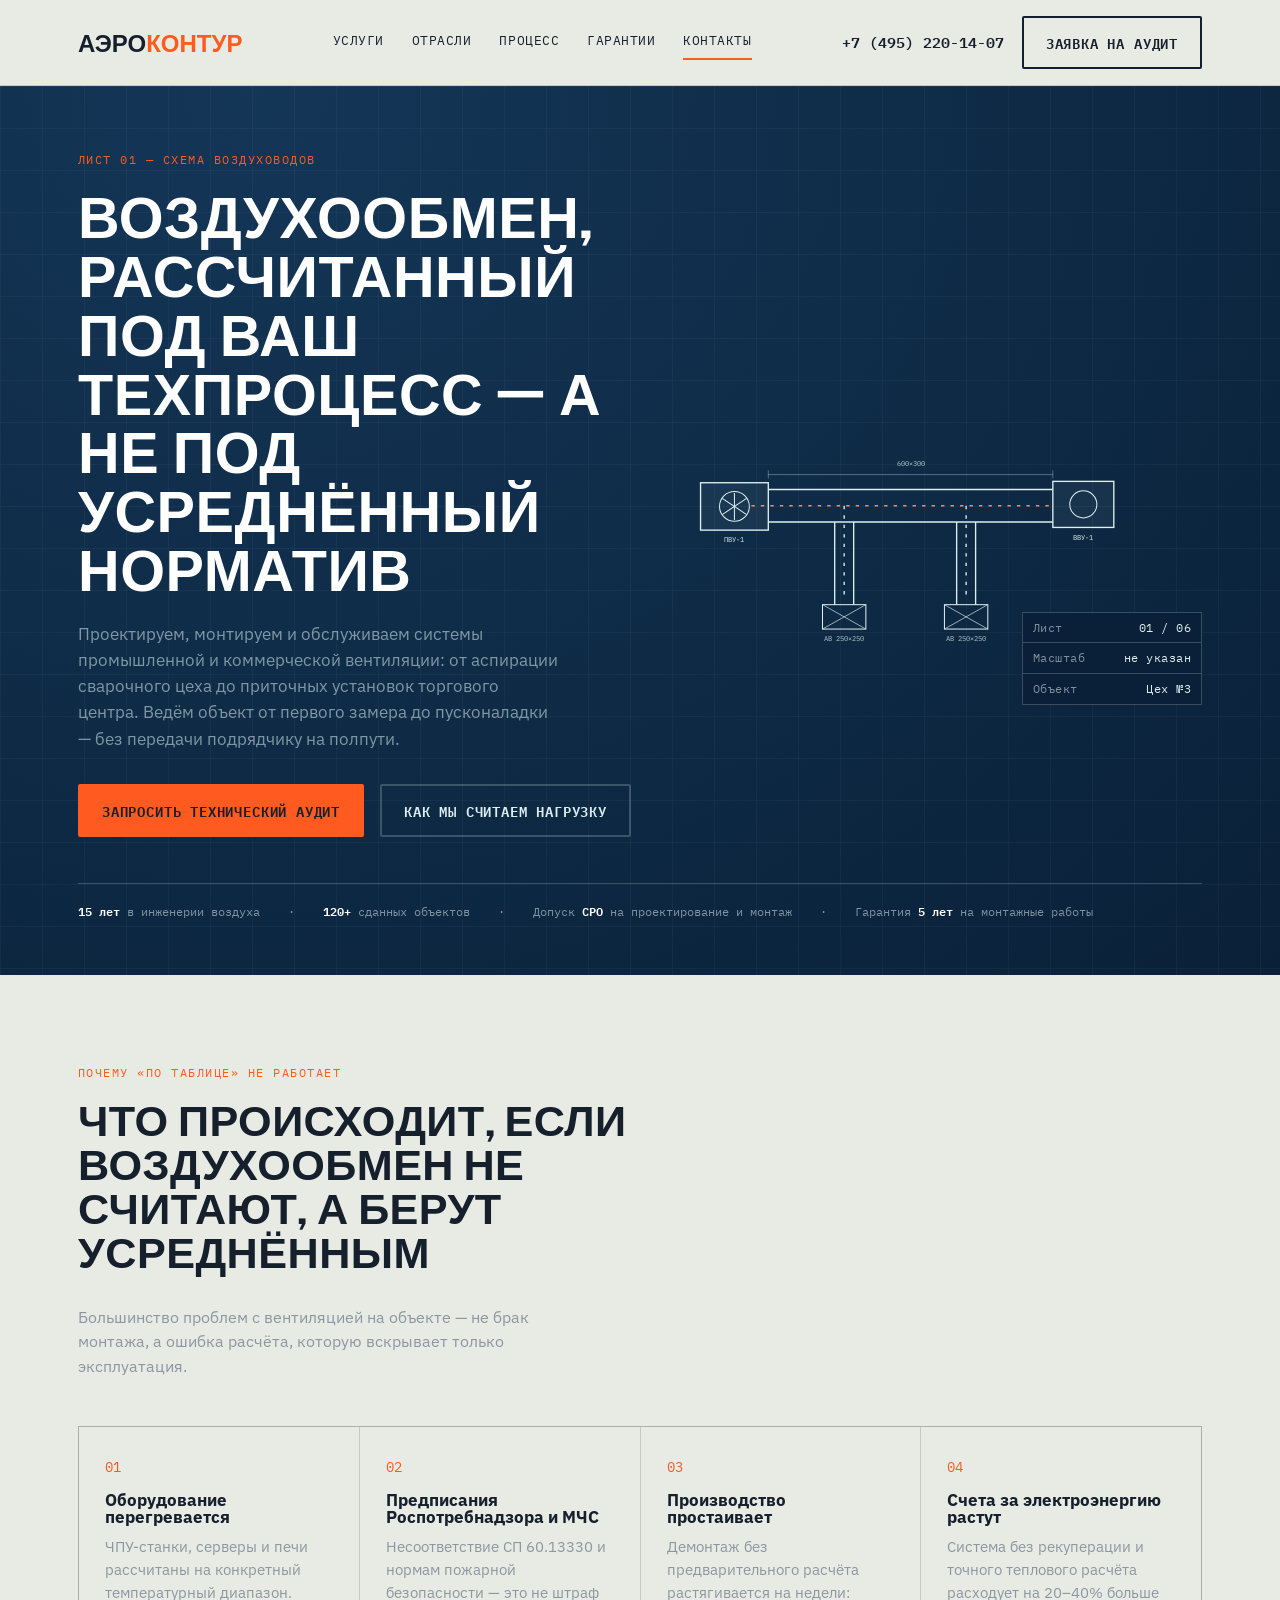
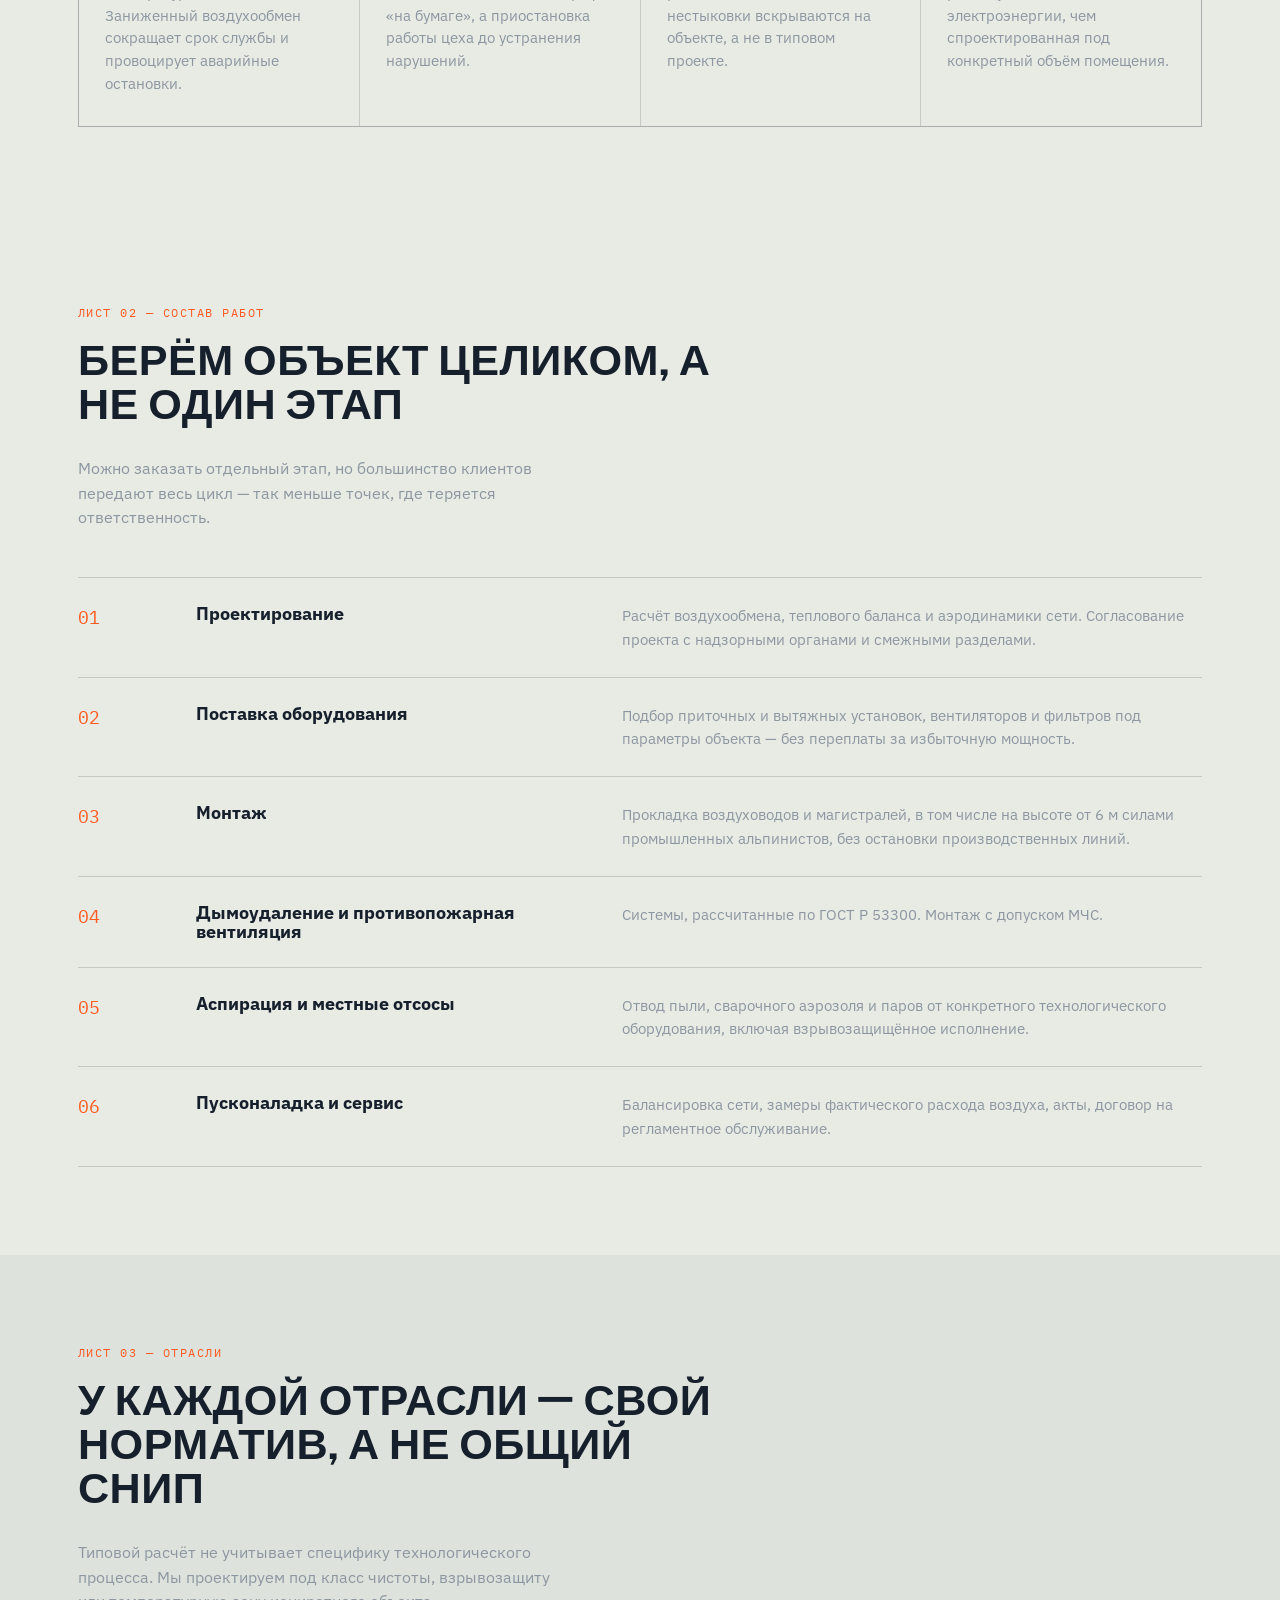
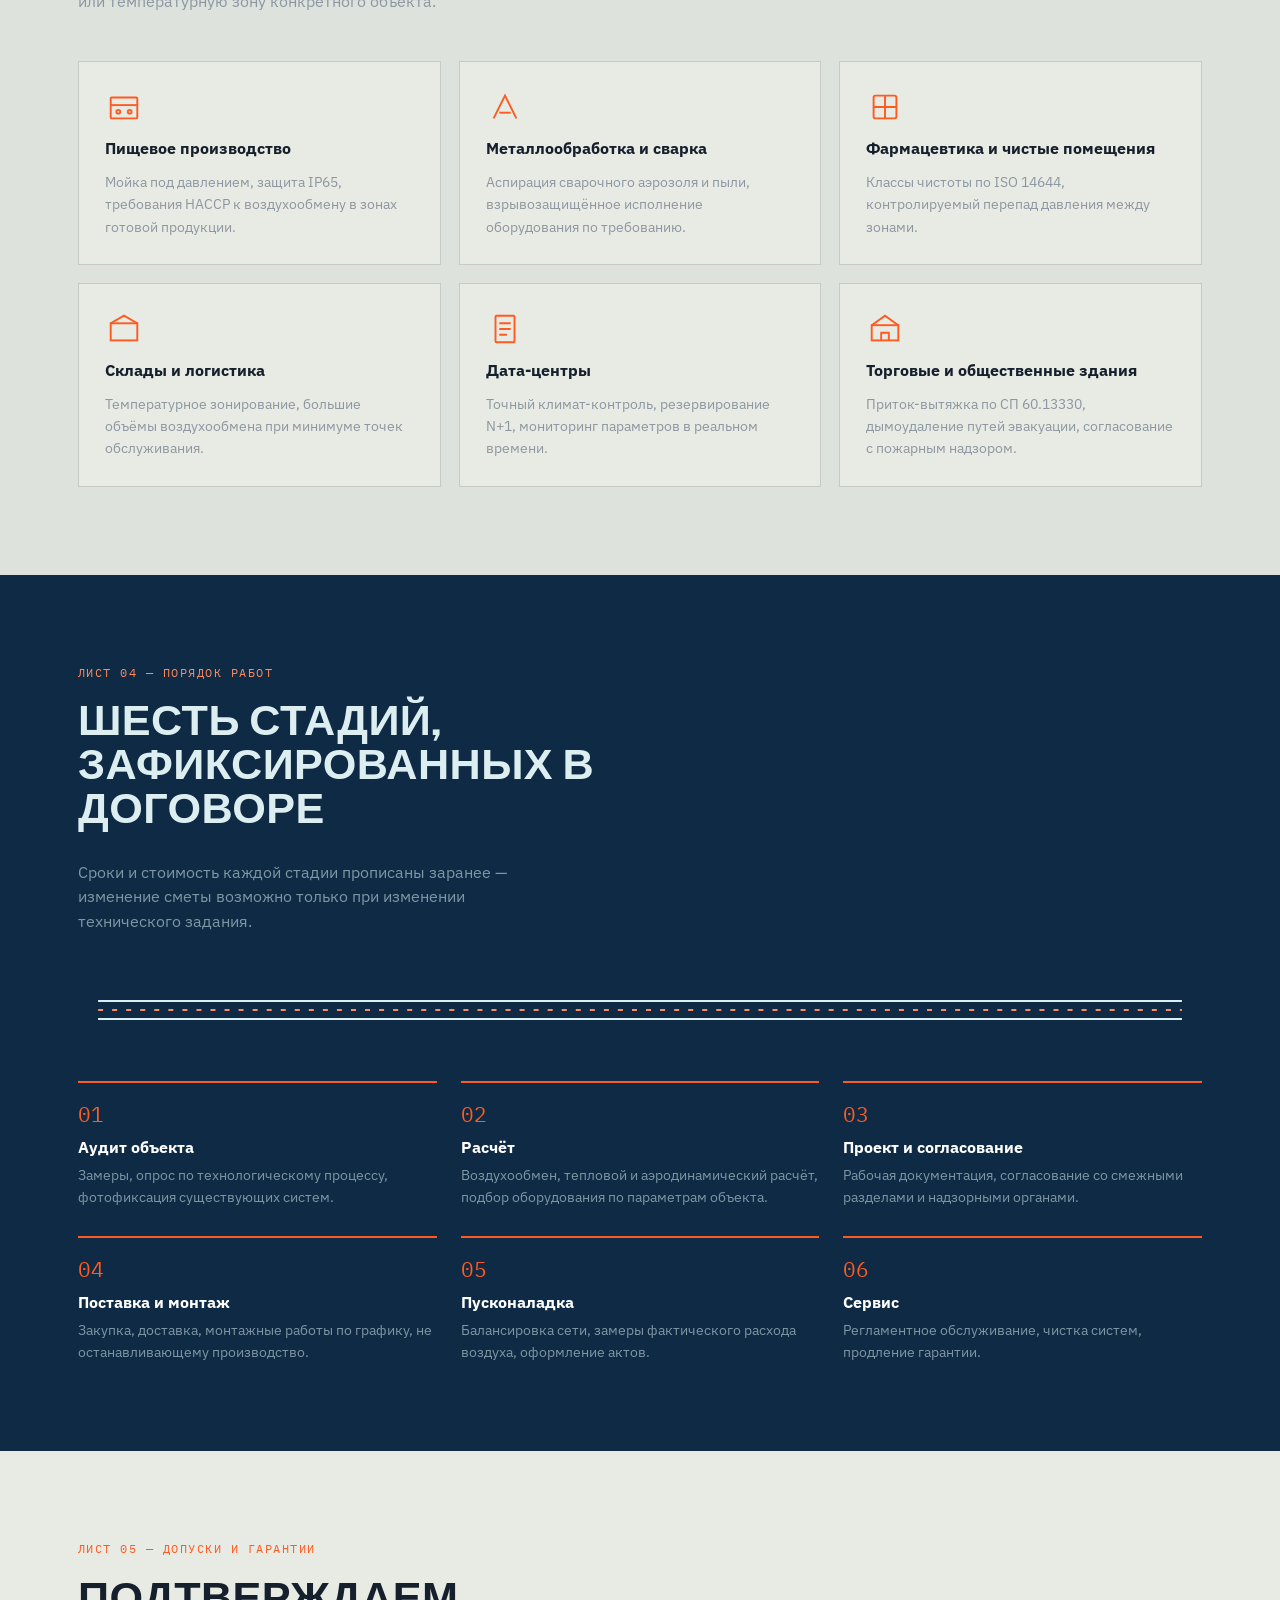
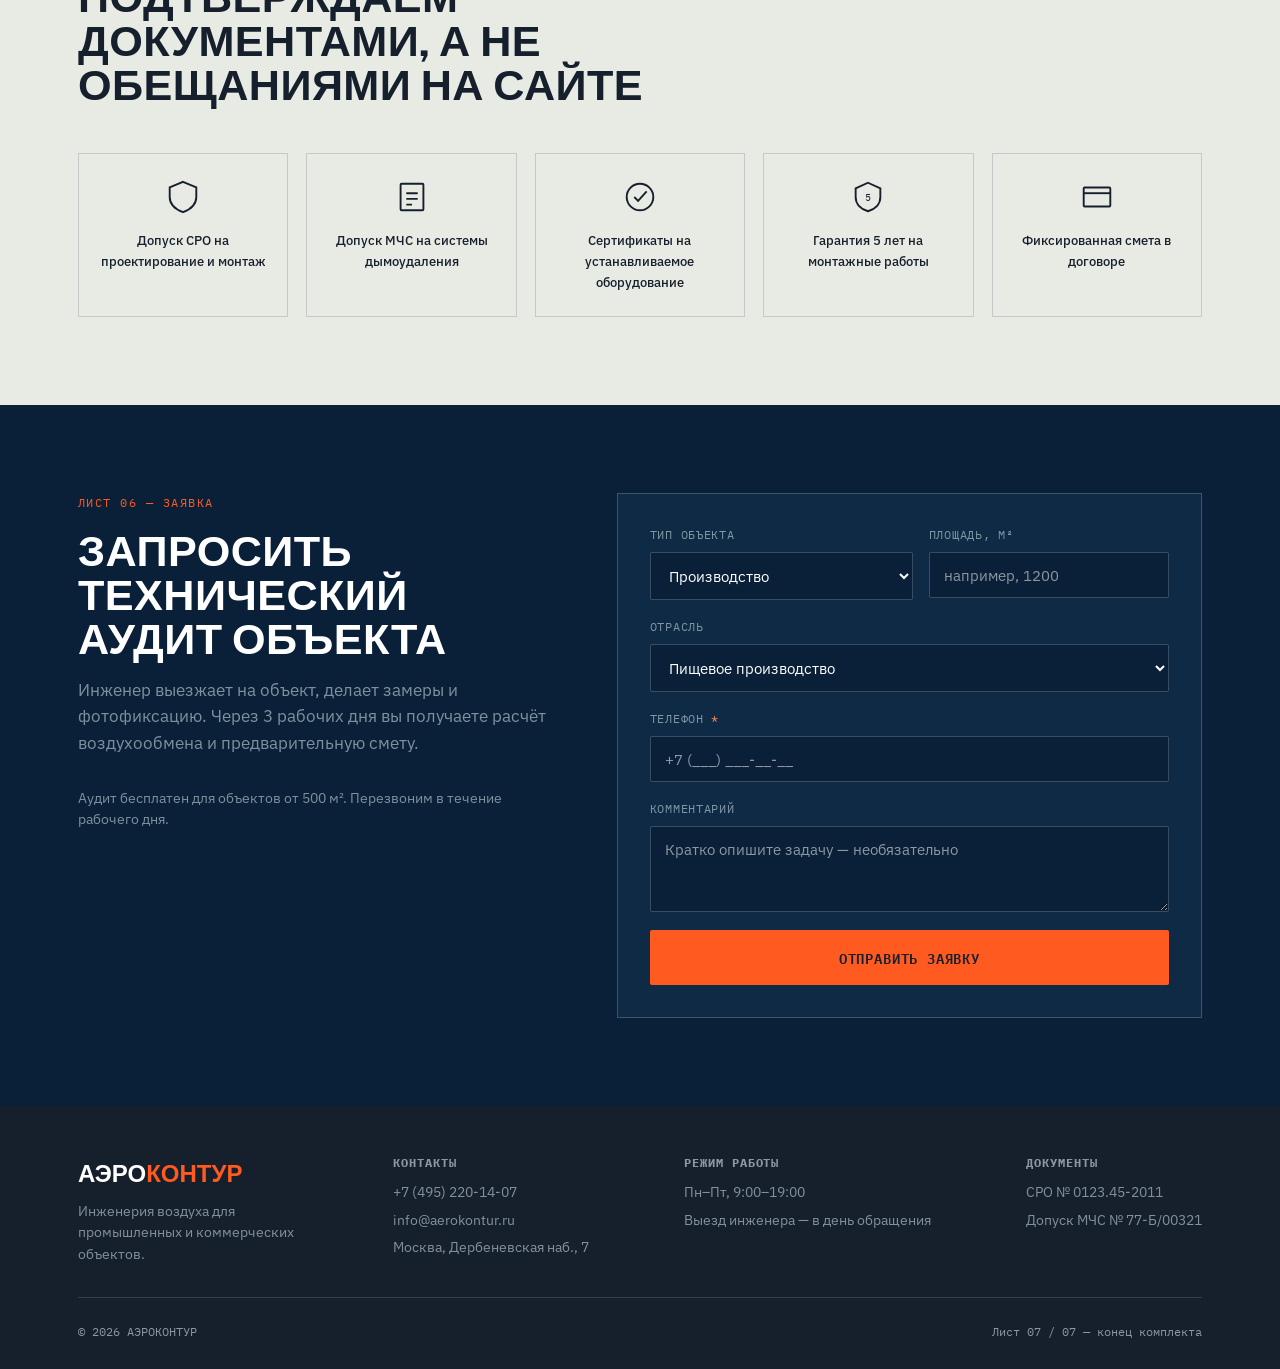
==== index.html @ 9e2e1dd0 "feat: initial site — АЭРОКОНТУР landing - index.html — полная одностраничная структура - css/style.c" ====
<!DOCTYPE html>
<html lang="ru">
<head>
  <meta charset="UTF-8">
  <meta name="viewport" content="width=device-width, initial-scale=1.0">
  <meta name="description" content="АЭРОКОНТУР — монтаж промышленной и коммерческой вентиляции под ключ. Проектирование, монтаж, пусконаладка, сервис. Москва и регионы.">
  <title>АЭРОКОНТУР — промышленная и коммерческая вентиляция</title>
  <link rel="preconnect" href="https://fonts.googleapis.com">
  <link href="https://fonts.googleapis.com/css2?family=Big+Shoulders+Display:wght@700;800;900&family=IBM+Plex+Mono:wght@400;500;600&family=IBM+Plex+Sans:wght@400;500;600;700&display=swap" rel="stylesheet">
  <link rel="stylesheet" href="css/style.css">
</head>
<body>

  <!-- ===== HEADER ===== -->
  <header class="site-header" id="top">
    <div class="site-header__inner wrap">
      <a class="logo" href="#top">АЭРО<span>КОНТУР</span></a>
      <nav class="nav-links" id="navLinks" aria-label="Основная навигация">
        <a href="#services">Услуги</a>
        <a href="#industries">Отрасли</a>
        <a href="#process">Процесс</a>
        <a href="#trust">Гарантии</a>
        <a href="#contact">Контакты</a>
      </nav>
      <div class="header-right">
        <a class="header-phone mono" href="tel:+74952201407">+7 (495) 220-14-07</a>
        <a class="btn btn--ghost-light" href="#contact">Заявка на аудит</a>
        <button class="nav-toggle" id="navToggle" aria-label="Открыть меню" aria-expanded="false">
          <span></span><span></span><span></span>
        </button>
      </div>
    </div>
  </header>

  <main>

    <!-- ===== HERO ===== -->
    <section class="hero">
      <div class="hero__inner wrap">
        <div class="hero__grid">
          <div class="hero__copy">
            <span class="eyebrow">Лист 01 — схема воздуховодов</span>
            <h1>Воздухообмен, рассчитанный под ваш техпроцесс — а не под усреднённый норматив</h1>
            <p class="lede">Проектируем, монтируем и обслуживаем системы промышленной и коммерческой вентиляции: от аспирации сварочного цеха до приточных установок торгового центра. Ведём объект от первого замера до пусконаладки — без передачи подрядчику на полпути.</p>
            <div class="hero__ctas">
              <a class="btn btn--primary" href="#contact">Запросить технический аудит</a>
              <a class="btn btn--ghost-dark" href="#process">Как мы считаем нагрузку</a>
            </div>
          </div>
          <div class="hero__diagram">
            <svg viewBox="0 0 760 480" aria-hidden="true" class="duct-svg">
              <!-- AHU inlet box -->
              <rect x="20" y="190" width="100" height="70" fill="rgba(220,238,240,.05)" stroke="#DCEEF0" stroke-width="2"/>
              <circle class="fan-blades" cx="70" cy="225" r="22" fill="none" stroke="#DCEEF0" stroke-width="1.5"/>
              <g class="fan-blades" stroke="#DCEEF0" stroke-width="1.5">
                <line x1="70" y1="205" x2="70" y2="245"/>
                <line x1="52" y1="213" x2="88" y2="237"/>
                <line x1="52" y1="237" x2="88" y2="213"/>
              </g>
              <text x="70" y="278" text-anchor="middle" class="mono svg-label" font-size="11" fill="#DCEEF0">ПВУ-1</text>
              <!-- Dimension line -->
              <line x1="120" y1="178" x2="540" y2="178" stroke="#DCEEF0" stroke-opacity=".5" stroke-width="1"/>
              <line x1="120" y1="172" x2="120" y2="184" stroke="#DCEEF0" stroke-opacity=".5"/>
              <line x1="540" y1="172" x2="540" y2="184" stroke="#DCEEF0" stroke-opacity=".5"/>
              <text x="330" y="166" text-anchor="middle" class="mono svg-label" font-size="11" fill="#DCEEF0" opacity=".8">600×300</text>
              <!-- Trunk duct -->
              <line x1="120" y1="200" x2="540" y2="200" stroke="#DCEEF0" stroke-width="2"/>
              <line x1="120" y1="248" x2="540" y2="248" stroke="#DCEEF0" stroke-width="2"/>
              <!-- Exhaust fan -->
              <rect x="540" y="188" width="90" height="68" fill="rgba(220,238,240,.05)" stroke="#DCEEF0" stroke-width="2"/>
              <circle class="fan-blades" cx="585" cy="222" r="20" fill="none" stroke="#DCEEF0" stroke-width="1.5"/>
              <text x="585" y="274" text-anchor="middle" class="mono svg-label" font-size="11" fill="#DCEEF0">ВВУ-1</text>
              <!-- Branch 1 -->
              <line x1="218" y1="248" x2="218" y2="370" stroke="#DCEEF0" stroke-width="2"/>
              <line x1="246" y1="248" x2="246" y2="370" stroke="#DCEEF0" stroke-width="2"/>
              <rect x="200" y="370" width="64" height="36" fill="none" stroke="#DCEEF0" stroke-width="1.5"/>
              <line x1="200" y1="370" x2="264" y2="406" stroke="#DCEEF0" stroke-width="1"/>
              <line x1="264" y1="370" x2="200" y2="406" stroke="#DCEEF0" stroke-width="1"/>
              <text x="232" y="424" text-anchor="middle" class="mono svg-label" font-size="10" fill="#DCEEF0" opacity=".8">АВ 250×250</text>
              <!-- Branch 2 -->
              <line x1="398" y1="248" x2="398" y2="370" stroke="#DCEEF0" stroke-width="2"/>
              <line x1="426" y1="248" x2="426" y2="370" stroke="#DCEEF0" stroke-width="2"/>
              <rect x="380" y="370" width="64" height="36" fill="none" stroke="#DCEEF0" stroke-width="1.5"/>
              <line x1="380" y1="370" x2="444" y2="406" stroke="#DCEEF0" stroke-width="1"/>
              <line x1="444" y1="370" x2="380" y2="406" stroke="#DCEEF0" stroke-width="1"/>
              <text x="412" y="424" text-anchor="middle" class="mono svg-label" font-size="10" fill="#DCEEF0" opacity=".8">АВ 250×250</text>
              <!-- Flow lines -->
              <path class="flow-line" d="M95 224 H540" fill="none" stroke="#FF8A5C" stroke-width="2"/>
              <path class="flow-line flow-line--slow" d="M232 224 V362" fill="none" stroke="#DCEEF0" stroke-width="2"/>
              <path class="flow-line flow-line--slow" d="M412 224 V362" fill="none" stroke="#DCEEF0" stroke-width="2"/>
            </svg>
            <div class="titleblock titleblock--dark">
              <div class="titleblock__row"><span class="titleblock__label">Лист</span><span>01 / 06</span></div>
              <div class="titleblock__row"><span class="titleblock__label">Масштаб</span><span>не указан</span></div>
              <div class="titleblock__row"><span class="titleblock__label">Объект</span><span>Цех №3</span></div>
            </div>
          </div>
        </div>
        <div class="dimline">
          <span><b>15 лет</b> в инженерии воздуха</span>
          <span class="sep">·</span>
          <span><b>120+</b> сданных объектов</span>
          <span class="sep">·</span>
          <span>Допуск <b>СРО</b> на проектирование и монтаж</span>
          <span class="sep">·</span>
          <span>Гарантия <b>5 лет</b> на монтажные работы</span>
        </div>
      </div>
    </section>

    <!-- ===== PAINS ===== -->
    <section class="section section--paper" id="pains">
      <div class="wrap">
        <div class="section__head">
          <div>
            <span class="eyebrow">Почему «по таблице» не работает</span>
            <h2 class="section-title">Что происходит, если воздухообмен не считают, а берут усреднённым</h2>
          </div>
          <p class="section-sub">Большинство проблем с вентиляцией на объекте — не брак монтажа, а ошибка расчёта, которую вскрывает только эксплуатация.</p>
        </div>
        <div class="pains-grid">
          <div class="pain-card">
            <span class="num mono">01</span>
            <h3>Оборудование перегревается</h3>
            <p>ЧПУ-станки, серверы и печи рассчитаны на конкретный температурный диапазон. Заниженный воздухообмен сокращает срок службы и провоцирует аварийные остановки.</p>
          </div>
          <div class="pain-card">
            <span class="num mono">02</span>
            <h3>Предписания Роспотребнадзора и МЧС</h3>
            <p>Несоответствие СП 60.13330 и нормам пожарной безопасности — это не штраф «на бумаге», а приостановка работы цеха до устранения нарушений.</p>
          </div>
          <div class="pain-card">
            <span class="num mono">03</span>
            <h3>Производство простаивает</h3>
            <p>Демонтаж без предварительного расчёта растягивается на недели: нестыковки вскрываются на объекте, а не в типовом проекте.</p>
          </div>
          <div class="pain-card">
            <span class="num mono">04</span>
            <h3>Счета за электроэнергию растут</h3>
            <p>Система без рекуперации и точного теплового расчёта расходует на 20–40% больше электроэнергии, чем спроектированная под конкретный объём помещения.</p>
          </div>
        </div>
      </div>
    </section>

    <!-- ===== SERVICES ===== -->
    <section class="section section--paper" id="services">
      <div class="wrap">
        <div class="section__head">
          <div>
            <span class="eyebrow">Лист 02 — состав работ</span>
            <h2 class="section-title">Берём объект целиком, а не один этап</h2>
          </div>
          <p class="section-sub">Можно заказать отдельный этап, но большинство клиентов передают весь цикл — так меньше точек, где теряется ответственность.</p>
        </div>
        <div class="spec-table">
          <div class="spec-row">
            <span class="id mono">01</span>
            <h3>Проектирование</h3>
            <p>Расчёт воздухообмена, теплового баланса и аэродинамики сети. Согласование проекта с надзорными органами и смежными разделами.</p>
          </div>
          <div class="spec-row">
            <span class="id mono">02</span>
            <h3>Поставка оборудования</h3>
            <p>Подбор приточных и вытяжных установок, вентиляторов и фильтров под параметры объекта — без переплаты за избыточную мощность.</p>
          </div>
          <div class="spec-row">
            <span class="id mono">03</span>
            <h3>Монтаж</h3>
            <p>Прокладка воздуховодов и магистралей, в том числе на высоте от 6 м силами промышленных альпинистов, без остановки производственных линий.</p>
          </div>
          <div class="spec-row">
            <span class="id mono">04</span>
            <h3>Дымоудаление и противопожарная вентиляция</h3>
            <p>Системы, рассчитанные по ГОСТ Р 53300. Монтаж с допуском МЧС.</p>
          </div>
          <div class="spec-row">
            <span class="id mono">05</span>
            <h3>Аспирация и местные отсосы</h3>
            <p>Отвод пыли, сварочного аэрозоля и паров от конкретного технологического оборудования, включая взрывозащищённое исполнение.</p>
          </div>
          <div class="spec-row">
            <span class="id mono">06</span>
            <h3>Пусконаладка и сервис</h3>
            <p>Балансировка сети, замеры фактического расхода воздуха, акты, договор на регламентное обслуживание.</p>
          </div>
        </div>
      </div>
    </section>

    <!-- ===== INDUSTRIES ===== -->
    <section class="section section--steel" id="industries">
      <div class="wrap">
        <div class="section__head">
          <div>
            <span class="eyebrow">Лист 03 — отрасли</span>
            <h2 class="section-title">У каждой отрасли — свой норматив, а не общий СНиП</h2>
          </div>
          <p class="section-sub">Типовой расчёт не учитывает специфику технологического процесса. Мы проектируем под класс чистоты, взрывозащиту или температурную зону конкретного объекта.</p>
        </div>
        <div class="industry-grid">
          <div class="industry-card">
            <svg viewBox="0 0 40 40" fill="none" stroke="#FF5A1F" stroke-width="2" aria-hidden="true"><rect x="6" y="10" width="28" height="22" rx="1"/><path d="M6 18H34"/><circle cx="14" cy="25" r="2"/><circle cx="26" cy="25" r="2"/></svg>
            <h3>Пищевое производство</h3>
            <p>Мойка под давлением, защита IP65, требования HACCP к воздухообмену в зонах готовой продукции.</p>
          </div>
          <div class="industry-card">
            <svg viewBox="0 0 40 40" fill="none" stroke="#FF5A1F" stroke-width="2" aria-hidden="true"><path d="M8 32L20 8L32 32"/><path d="M14 26H26"/></svg>
            <h3>Металлообработка и сварка</h3>
            <p>Аспирация сварочного аэрозоля и пыли, взрывозащищённое исполнение оборудования по требованию.</p>
          </div>
          <div class="industry-card">
            <svg viewBox="0 0 40 40" fill="none" stroke="#FF5A1F" stroke-width="2" aria-hidden="true"><rect x="8" y="8" width="24" height="24" rx="2"/><path d="M8 20H32M20 8V32"/></svg>
            <h3>Фармацевтика и чистые помещения</h3>
            <p>Классы чистоты по ISO 14644, контролируемый перепад давления между зонами.</p>
          </div>
          <div class="industry-card">
            <svg viewBox="0 0 40 40" fill="none" stroke="#FF5A1F" stroke-width="2" aria-hidden="true"><rect x="6" y="14" width="28" height="18"/><path d="M6 14L20 6L34 14"/></svg>
            <h3>Склады и логистика</h3>
            <p>Температурное зонирование, большие объёмы воздухообмена при минимуме точек обслуживания.</p>
          </div>
          <div class="industry-card">
            <svg viewBox="0 0 40 40" fill="none" stroke="#FF5A1F" stroke-width="2" aria-hidden="true"><rect x="10" y="6" width="20" height="28" rx="1"/><path d="M14 14H26M14 20H26M14 26H22"/></svg>
            <h3>Дата-центры</h3>
            <p>Точный климат-контроль, резервирование N+1, мониторинг параметров в реальном времени.</p>
          </div>
          <div class="industry-card">
            <svg viewBox="0 0 40 40" fill="none" stroke="#FF5A1F" stroke-width="2" aria-hidden="true"><rect x="6" y="16" width="28" height="16"/><path d="M6 16L20 6L34 16M16 32V24H24V32"/></svg>
            <h3>Торговые и общественные здания</h3>
            <p>Приток-вытяжка по СП 60.13330, дымоудаление путей эвакуации, согласование с пожарным надзором.</p>
          </div>
        </div>
      </div>
    </section>

    <!-- ===== PROCESS ===== -->
    <section class="section section--dark" id="process">
      <div class="wrap">
        <div class="section__head">
          <div>
            <span class="eyebrow">Лист 04 — порядок работ</span>
            <h2 class="section-title">Шесть стадий, зафиксированных в договоре</h2>
          </div>
          <p class="section-sub">Сроки и стоимость каждой стадии прописаны заранее — изменение сметы возможно только при изменении технического задания.</p>
        </div>
        <div class="process-track" aria-hidden="true">
          <svg viewBox="0 0 1120 60" preserveAspectRatio="none">
            <line x1="20" y1="20" x2="1100" y2="20" stroke="#DCEEF0" stroke-width="2"/>
            <line x1="20" y1="38" x2="1100" y2="38" stroke="#DCEEF0" stroke-width="2"/>
            <path class="flow-line" d="M20 29H1100" fill="none" stroke="#FF8A5C" stroke-width="2" stroke-dasharray="5 9"/>
          </svg>
        </div>
        <div class="process-grid">
          <div class="process-card"><span class="num mono">01</span><h3>Аудит объекта</h3><p>Замеры, опрос по технологическому процессу, фотофиксация существующих систем.</p></div>
          <div class="process-card"><span class="num mono">02</span><h3>Расчёт</h3><p>Воздухообмен, тепловой и аэродинамический расчёт, подбор оборудования по параметрам объекта.</p></div>
          <div class="process-card"><span class="num mono">03</span><h3>Проект и согласование</h3><p>Рабочая документация, согласование со смежными разделами и надзорными органами.</p></div>
          <div class="process-card"><span class="num mono">04</span><h3>Поставка и монтаж</h3><p>Закупка, доставка, монтажные работы по графику, не останавливающему производство.</p></div>
          <div class="process-card"><span class="num mono">05</span><h3>Пусконаладка</h3><p>Балансировка сети, замеры фактического расхода воздуха, оформление актов.</p></div>
          <div class="process-card"><span class="num mono">06</span><h3>Сервис</h3><p>Регламентное обслуживание, чистка систем, продление гарантии.</p></div>
        </div>
      </div>
    </section>

    <!-- ===== TRUST ===== -->
    <section class="section section--paper" id="trust">
      <div class="wrap">
        <div class="section__head">
          <div>
            <span class="eyebrow">Лист 05 — допуски и гарантии</span>
            <h2 class="section-title">Подтверждаем документами, а не обещаниями на сайте</h2>
          </div>
        </div>
        <div class="trust-grid">
          <div class="trust-badge">
            <svg viewBox="0 0 40 40" fill="none" stroke="#16202C" stroke-width="2" aria-hidden="true"><path d="M20 4L34 10V20C34 28 28 33 20 36C12 33 6 28 6 20V10L20 4Z"/></svg>
            <p>Допуск СРО на проектирование и монтаж</p>
          </div>
          <div class="trust-badge">
            <svg viewBox="0 0 40 40" fill="none" stroke="#16202C" stroke-width="2" aria-hidden="true"><rect x="8" y="6" width="24" height="28" rx="1"/><path d="M14 16H26M14 22H26M14 28H20"/></svg>
            <p>Допуск МЧС на системы дымоудаления</p>
          </div>
          <div class="trust-badge">
            <svg viewBox="0 0 40 40" fill="none" stroke="#16202C" stroke-width="2" aria-hidden="true"><circle cx="20" cy="20" r="14"/><path d="M14 20L18 24L27 14"/></svg>
            <p>Сертификаты на устанавливаемое оборудование</p>
          </div>
          <div class="trust-badge">
            <svg viewBox="0 0 40 40" fill="none" stroke="#16202C" stroke-width="2" aria-hidden="true"><path d="M20 5L33 11V20C33 28 27 33 20 35C13 33 7 28 7 20V11L20 5Z"/><text x="20" y="24" text-anchor="middle" font-size="11" fill="#16202C" stroke="none" font-family="IBM Plex Mono, monospace">5</text></svg>
            <p>Гарантия 5 лет на монтажные работы</p>
          </div>
          <div class="trust-badge">
            <svg viewBox="0 0 40 40" fill="none" stroke="#16202C" stroke-width="2" aria-hidden="true"><rect x="6" y="10" width="28" height="20" rx="1"/><path d="M6 16H34"/></svg>
            <p>Фиксированная смета в договоре</p>
          </div>
        </div>
      </div>
    </section>

    <!-- ===== CONTACT ===== -->
    <section class="section form-section" id="contact">
      <div class="wrap">
        <div class="form-grid">
          <div class="form-info">
            <span class="eyebrow">Лист 06 — заявка</span>
            <h2 class="section-title">Запросить технический аудит объекта</h2>
            <p class="lede">Инженер выезжает на объект, делает замеры и фотофиксацию. Через 3 рабочих дня вы получаете расчёт воздухообмена и предварительную смету.</p>
            <p class="form-note">Аудит бесплатен для объектов от 500 м². Перезвоним в течение рабочего дня.</p>
          </div>
          <div class="form-box">
            <form id="contactForm" novalidate>
              <div class="field-row">
                <div class="field">
                  <label for="objType">Тип объекта</label>
                  <select id="objType" name="objType">
                    <option>Производство</option>
                    <option>Склад</option>
                    <option>Торговый или офисный центр</option>
                    <option>Иное</option>
                  </select>
                </div>
                <div class="field">
                  <label for="area">Площадь, м²</label>
                  <input id="area" name="area" type="number" placeholder="например, 1200">
                </div>
              </div>
              <div class="field">
                <label for="industry">Отрасль</label>
                <select id="industry" name="industry">
                  <option>Пищевое производство</option>
                  <option>Металлообработка и сварка</option>
                  <option>Фармацевтика / чистые помещения</option>
                  <option>Склады и логистика</option>
                  <option>Дата-центр</option>
                  <option>Торговое или общественное здание</option>
                  <option>Другое</option>
                </select>
              </div>
              <div class="field">
                <label for="phone">Телефон <span class="req">*</span></label>
                <input id="phone" name="phone" type="tel" placeholder="+7 (___) ___-__-__" required>
                <span class="field-error" id="phoneError">Введите номер телефона</span>
              </div>
              <div class="field">
                <label for="comment">Комментарий</label>
                <textarea id="comment" name="comment" rows="3" placeholder="Кратко опишите задачу — необязательно"></textarea>
              </div>
              <button class="btn btn--primary btn--block" type="submit" id="submitBtn">Отправить заявку</button>
            </form>
          </div>
        </div>
      </div>
    </section>

  </main>

  <!-- ===== FOOTER ===== -->
  <footer class="site-footer">
    <div class="wrap">
      <div class="footer-grid">
        <div class="footer-brand">
          <a class="logo" href="#top">АЭРО<span>КОНТУР</span></a>
          <p>Инженерия воздуха для промышленных и коммерческих объектов.</p>
        </div>
        <div class="footer-col">
          <h4>Контакты</h4>
          <p><a href="tel:+74952201407">+7 (495) 220-14-07</a></p>
          <p><a href="mailto:info@aerokontur.ru">info@aerokontur.ru</a></p>
          <p>Москва, Дербеневская наб., 7</p>
        </div>
        <div class="footer-col">
          <h4>Режим работы</h4>
          <p>Пн–Пт, 9:00–19:00</p>
          <p>Выезд инженера — в день обращения</p>
        </div>
        <div class="footer-col">
          <h4>Документы</h4>
          <p>СРО № 0123.45-2011</p>
          <p>Допуск МЧС № 77-Б/00321</p>
        </div>
      </div>
      <div class="footer-bottom">
        <span>© 2026 АЭРОКОНТУР</span>
        <span class="mono">Лист 07 / 07 — конец комплекта</span>
      </div>
    </div>
  </footer>

  <!-- Mobile sticky CTA -->
  <div class="mobile-cta" id="mobileCta">
    <a class="phone mono" href="tel:+74952201407">+7 (495) 220-14-07</a>
    <a class="btn btn--primary" href="#contact">Заявка на аудит</a>
  </div>

  <script src="js/main.js"></script>
</body>
</html>
---- css/style.css ----
/* ============================================================
   АЭРОКОНТУР — style.css
   Tokens → Base → Layout → Components → Sections → Responsive
   ============================================================ */

/* ===== Tokens ===== */
:root {
  --ink:        #16202C;
  --navy:       #0E2A45;
  --navy-deep:  #0A2038;
  --cyan:       #DCEEF0;
  --cyan-dim:   rgba(220, 238, 240, .55);
  --paper:      #E8EAE4;
  --paper-steel:#DEE2DC;
  --orange:     #FF5A1F;
  --orange-lt:  #FF8A5C;
  --steel:      #8C97A1;
  --line:       rgba(22, 32, 44, .16);
  --line-cyan:  rgba(220, 238, 240, .22);
  --radius:     2px;
  --maxw:       1180px;

  --font-display: 'Big Shoulders Display', sans-serif;
  --font-body:    'IBM Plex Sans', sans-serif;
  --font-mono:    'IBM Plex Mono', monospace;
}

/* ===== Reset & Base ===== */
*, *::before, *::after { box-sizing: border-box; }
html  { scroll-behavior: smooth; }
body  {
  margin: 0;
  background: var(--paper);
  color: var(--ink);
  font-family: var(--font-body);
  font-size: 16px;
  line-height: 1.55;
  -webkit-font-smoothing: antialiased;
}
img, svg { display: block; max-width: 100%; }
a { color: inherit; text-decoration: none; }
ul { margin: 0; padding: 0; list-style: none; }
h1, h2, h3 {
  margin: 0;
  font-family: var(--font-display);
  font-weight: 800;
  letter-spacing: .01em;
  text-transform: uppercase;
  line-height: 1.02;
}
p { margin: 0; }
:focus-visible { outline: 3px solid var(--orange); outline-offset: 2px; }
.mono { font-family: var(--font-mono); }
.wrap { max-width: var(--maxw); margin: 0 auto; padding: 0 28px; }

/* ===== Animations ===== */
.flow-line {
  stroke-dasharray: 5 9;
  animation: flow 1.8s linear infinite;
}
.flow-line--slow { animation-duration: 2.6s; }
@keyframes flow { to { stroke-dashoffset: -140; } }

.fan-blades {
  transform-origin: center;
  animation: spin 6s linear infinite;
}
@keyframes spin { to { transform: rotate(360deg); } }

@media (prefers-reduced-motion: reduce) {
  .flow-line, .fan-blades { animation: none !important; }
}

/* ===== Buttons ===== */
.btn {
  display: inline-flex;
  align-items: center;
  gap: 10px;
  font-family: var(--font-mono);
  font-size: .85rem;
  font-weight: 600;
  letter-spacing: .06em;
  text-transform: uppercase;
  padding: 14px 22px;
  border-radius: var(--radius);
  border: 2px solid transparent;
  cursor: pointer;
  white-space: nowrap;
  transition: transform .15s ease, opacity .15s ease, background .15s ease;
}
.btn:hover { transform: translateY(-2px); }
.btn--primary      { background: var(--orange); color: var(--ink); }
.btn--primary:hover{ background: var(--orange-lt); }
.btn--ghost-dark   { border-color: var(--line-cyan); color: var(--cyan); }
.btn--ghost-light  { border-color: var(--ink); color: var(--ink); }
.btn--block        { width: 100%; justify-content: center; }

/* ===== Titleblock (stamp) ===== */
.titleblock {
  font-family: var(--font-mono);
  font-size: .72rem;
  letter-spacing: .04em;
  border: 1px solid var(--line-cyan);
  min-width: 180px;
}
.titleblock--dark  { background: var(--navy-deep); color: var(--cyan); }
.titleblock--light { border-color: var(--line); }
.titleblock__row {
  display: flex;
  justify-content: space-between;
  gap: 14px;
  padding: 6px 10px;
  border-top: 1px solid var(--line-cyan);
}
.titleblock--light .titleblock__row { border-top-color: var(--line); }
.titleblock__row:first-child { border-top: none; }
.titleblock__label { color: var(--cyan-dim); }
.titleblock--light .titleblock__label { color: var(--steel); }

/* ===== Section base ===== */
.section        { padding: 88px 0; position: relative; }
.section--dark  { background: var(--navy); color: var(--cyan); }
.section--paper { background: var(--paper); }
.section--steel { background: var(--paper-steel); }

.section__head {
  display: flex;
  justify-content: space-between;
  align-items: flex-end;
  gap: 32px;
  margin-bottom: 48px;
  flex-wrap: wrap;
}
.eyebrow {
  display: block;
  font-family: var(--font-mono);
  font-size: .78rem;
  letter-spacing: .12em;
  text-transform: uppercase;
  color: var(--orange);
  margin-bottom: 14px;
}
.section--dark .eyebrow { color: var(--orange-lt); }

h2.section-title { font-size: clamp(1.9rem, 3.6vw, 2.7rem); max-width: 640px; }
.section-sub { max-width: 480px; color: var(--steel); font-size: .98rem; }
.section--dark .section-sub { color: var(--cyan-dim); }

/* ============================================================
   HEADER
   ============================================================ */
.site-header {
  position: sticky;
  top: 0;
  z-index: 50;
  background: var(--paper);
  border-bottom: 1px solid var(--line);
}
.site-header__inner {
  display: flex;
  align-items: center;
  justify-content: space-between;
  padding: 16px 28px;
  gap: 24px;
}
.logo {
  font-family: var(--font-display);
  font-weight: 900;
  font-size: 1.5rem;
  text-transform: uppercase;
  flex-shrink: 0;
}
.logo span { color: var(--orange); }

.nav-links {
  display: flex;
  gap: 28px;
  font-family: var(--font-mono);
  font-size: .82rem;
  letter-spacing: .04em;
  text-transform: uppercase;
}
.nav-links a {
  padding: 6px 0;
  border-bottom: 2px solid transparent;
  transition: border-color .15s;
}
.nav-links a:hover { border-bottom-color: var(--orange); }

.header-right { display: flex; align-items: center; gap: 18px; }
.header-phone { font-family: var(--font-mono); font-weight: 600; font-size: .95rem; }

.nav-toggle {
  display: none;
  flex-direction: column;
  gap: 5px;
  padding: 8px;
  background: none;
  border: 1px solid var(--ink);
  cursor: pointer;
  border-radius: var(--radius);
}
.nav-toggle span {
  display: block;
  width: 22px;
  height: 2px;
  background: var(--ink);
  transition: transform .2s, opacity .2s;
}
.nav-toggle.is-open span:nth-child(1) { transform: translateY(7px) rotate(45deg); }
.nav-toggle.is-open span:nth-child(2) { opacity: 0; }
.nav-toggle.is-open span:nth-child(3) { transform: translateY(-7px) rotate(-45deg); }

/* ============================================================
   HERO
   ============================================================ */
.hero {
  background: radial-gradient(ellipse at 20% 0%, #143657 0%, var(--navy) 55%, var(--navy-deep) 100%);
  color: var(--cyan);
  padding: 64px 0 0;
  overflow: hidden;
  position: relative;
}
.hero::before {
  content: "";
  position: absolute;
  inset: 0;
  background-image:
    linear-gradient(var(--line-cyan) 1px, transparent 1px),
    linear-gradient(90deg, var(--line-cyan) 1px, transparent 1px);
  background-size: 42px 42px;
  opacity: .18;
  pointer-events: none;
}
.hero__inner  { position: relative; z-index: 2; }
.hero__grid   { display: grid; grid-template-columns: 1.05fr .95fr; gap: 40px; align-items: center; }
.hero h1      { font-size: clamp(2.3rem, 4.6vw, 3.6rem); color: #fff; margin: 18px 0 22px; max-width: 560px; }
p.lede        { font-size: 1.06rem; color: var(--cyan-dim); max-width: 480px; margin-bottom: 32px; }
.hero__ctas   { display: flex; gap: 16px; flex-wrap: wrap; margin-bottom: 46px; }

.hero__diagram { position: relative; }
.hero__diagram .titleblock { position: absolute; right: 0; bottom: -26px; }
.duct-svg { width: 100%; }
.svg-label { font-family: var(--font-mono); }

.dimline {
  display: flex;
  align-items: center;
  gap: 10px 28px;
  flex-wrap: wrap;
  font-family: var(--font-mono);
  font-size: .78rem;
  color: var(--cyan-dim);
  border-top: 1px solid var(--line-cyan);
  padding: 18px 0 54px;
}
.dimline b { color: #fff; font-weight: 600; }
.dimline .sep { color: var(--cyan-dim); }

/* ============================================================
   PAINS
   ============================================================ */
.pains-grid {
  display: grid;
  grid-template-columns: repeat(4, 1fr);
  gap: 1px;
  background: var(--line);
  border: 1px solid var(--line);
}
.pain-card { background: var(--paper); padding: 30px 26px; }
.pain-card .num { display: block; font-family: var(--font-mono); color: var(--orange); font-size: .85rem; margin-bottom: 14px; }
.pain-card h3 { font-size: 1.05rem; font-family: var(--font-body); font-weight: 700; text-transform: none; letter-spacing: 0; margin-bottom: 10px; }
.pain-card p  { color: var(--steel); font-size: .92rem; }

/* ============================================================
   SERVICES — spec table
   ============================================================ */
.spec-table { border-top: 1px solid var(--line); }
.spec-row {
  display: grid;
  grid-template-columns: 90px 1.1fr 1.6fr;
  gap: 28px;
  padding: 26px 0;
  border-bottom: 1px solid var(--line);
  align-items: start;
}
.spec-row .id { font-family: var(--font-mono); color: var(--orange); font-size: 1.1rem; }
.spec-row h3  { font-size: 1.15rem; font-family: var(--font-body); font-weight: 700; text-transform: none; letter-spacing: 0; }
.spec-row p   { color: var(--steel); font-size: .94rem; }

/* ============================================================
   INDUSTRIES
   ============================================================ */
.industry-grid { display: grid; grid-template-columns: repeat(3, 1fr); gap: 18px; }
.industry-card {
  background: var(--paper);
  border: 1px solid var(--line);
  padding: 26px;
  display: flex;
  flex-direction: column;
  gap: 14px;
}
.industry-card svg { width: 38px; height: 38px; }
.industry-card h3  { font-size: 1.02rem; font-family: var(--font-body); font-weight: 700; text-transform: none; letter-spacing: 0; }
.industry-card p   { color: var(--steel); font-size: .9rem; }

/* ============================================================
   PROCESS
   ============================================================ */
.process-track { margin-bottom: 40px; overflow: hidden; }
.process-track svg { width: 100%; height: 60px; }

.process-grid { display: grid; grid-template-columns: repeat(3, 1fr); gap: 28px 24px; }
.process-card { border-top: 2px solid var(--orange); padding-top: 16px; }
.process-card .num { display: block; font-family: var(--font-mono); color: var(--orange); font-size: 1.3rem; margin-bottom: 8px; }
.process-card h3   { font-size: 1rem; font-family: var(--font-body); font-weight: 700; text-transform: none; letter-spacing: 0; color: #fff; margin-bottom: 8px; }
.process-card p    { color: var(--cyan-dim); font-size: .9rem; }

/* ============================================================
   TRUST
   ============================================================ */
.trust-grid {
  display: grid;
  grid-template-columns: repeat(5, 1fr);
  gap: 18px;
}
.trust-badge {
  border: 1px solid var(--line);
  padding: 24px 18px;
  text-align: center;
  background: var(--paper);
  display: flex;
  flex-direction: column;
  align-items: center;
  gap: 14px;
}
.trust-badge svg { width: 38px; height: 38px; }
.trust-badge p   { font-size: .84rem; color: var(--ink); font-weight: 500; }

/* ============================================================
   CONTACT FORM
   ============================================================ */
.form-section { background: var(--navy-deep); color: var(--cyan); }
.form-grid    { display: grid; grid-template-columns: .9fr 1.1fr; gap: 60px; align-items: start; }
.form-grid h2 { color: #fff; }
.form-info .lede { color: var(--cyan-dim); margin-top: 18px; }
.form-note { margin-top: 22px; font-size: .86rem; color: var(--cyan-dim); }

.form-box {
  background: var(--navy);
  border: 1px solid var(--line-cyan);
  padding: 32px;
}
.field { margin-bottom: 18px; display: flex; flex-direction: column; gap: 8px; }
.field label {
  font-family: var(--font-mono);
  font-size: .72rem;
  letter-spacing: .06em;
  text-transform: uppercase;
  color: var(--cyan-dim);
}
.field .req { color: var(--orange-lt); }
.field input, .field select, .field textarea {
  background: var(--navy-deep);
  border: 1px solid var(--line-cyan);
  color: #fff;
  padding: 12px 14px;
  font-family: var(--font-body);
  font-size: .95rem;
  border-radius: var(--radius);
  transition: border-color .15s;
}
.field input:focus, .field select:focus, .field textarea:focus {
  outline: none;
  border-color: var(--orange-lt);
}
.field input::placeholder, .field textarea::placeholder { color: var(--steel); }
.field input.is-invalid { border-color: #e05555; }
.field-error { display: none; font-size: .8rem; color: #e07070; font-family: var(--font-mono); }
.field-error.is-visible { display: block; }

.field-row { display: grid; grid-template-columns: 1fr 1fr; gap: 16px; }

/* ============================================================
   FOOTER
   ============================================================ */
.site-footer { background: var(--ink); color: var(--cyan-dim); padding: 48px 0 28px; }
.footer-grid {
  display: flex;
  justify-content: space-between;
  gap: 32px;
  flex-wrap: wrap;
  border-bottom: 1px solid rgba(220, 238, 240, .15);
  padding-bottom: 32px;
  margin-bottom: 24px;
}
.footer-brand .logo { color: #fff; }
.footer-brand p { margin-top: 10px; max-width: 220px; font-size: .86rem; }
.footer-col { font-size: .86rem; }
.footer-col h4 {
  font-family: var(--font-mono);
  font-size: .74rem;
  text-transform: uppercase;
  letter-spacing: .08em;
  color: var(--steel);
  margin: 0 0 10px;
}
.footer-col p + p { margin-top: 6px; }
.footer-bottom {
  display: flex;
  justify-content: space-between;
  font-size: .78rem;
  font-family: var(--font-mono);
  color: var(--steel);
  flex-wrap: wrap;
  gap: 10px;
}

/* ============================================================
   MOBILE STICKY CTA
   ============================================================ */
.mobile-cta {
  display: none;
  position: fixed;
  bottom: 0;
  left: 0;
  right: 0;
  z-index: 60;
  background: var(--navy-deep);
  border-top: 1px solid var(--line-cyan);
  padding: 12px 16px;
  justify-content: space-between;
  align-items: center;
  gap: 12px;
}
.mobile-cta .phone { color: #fff; font-family: var(--font-mono); font-weight: 600; }

/* ============================================================
   RESPONSIVE
   ============================================================ */
@media (max-width: 980px) {
  .hero__grid    { grid-template-columns: 1fr; }
  .pains-grid    { grid-template-columns: repeat(2, 1fr); }
  .industry-grid { grid-template-columns: repeat(2, 1fr); }
  .process-grid  { grid-template-columns: repeat(2, 1fr); }
  .trust-grid    { grid-template-columns: repeat(3, 1fr); }
  .form-grid     { grid-template-columns: 1fr; }
  .spec-row      { grid-template-columns: 60px 1fr; }
  .spec-row p    { grid-column: 1 / -1; }
}

@media (max-width: 680px) {
  .section { padding: 60px 0; }
  .nav-links {
    position: absolute;
    top: 100%;
    left: 0; right: 0;
    background: var(--paper);
    flex-direction: column;
    gap: 0;
    border-top: 1px solid var(--line);
    max-height: 0;
    overflow: hidden;
    transition: max-height .25s ease;
  }
  .nav-links.is-open { max-height: 360px; }
  .nav-links a { padding: 14px 28px; border-bottom: 1px solid var(--line); }
  .nav-toggle  { display: flex; }
  .header-phone { display: none; }

  .pains-grid    { grid-template-columns: 1fr; }
  .industry-grid { grid-template-columns: 1fr; }
  .process-grid  { grid-template-columns: 1fr; }
  .trust-grid    { grid-template-columns: repeat(2, 1fr); }
  .field-row     { grid-template-columns: 1fr; }

  .hero__ctas .btn { flex: 1 1 100%; justify-content: center; }

  .mobile-cta { display: flex; }
  body { padding-bottom: 64px; }
}
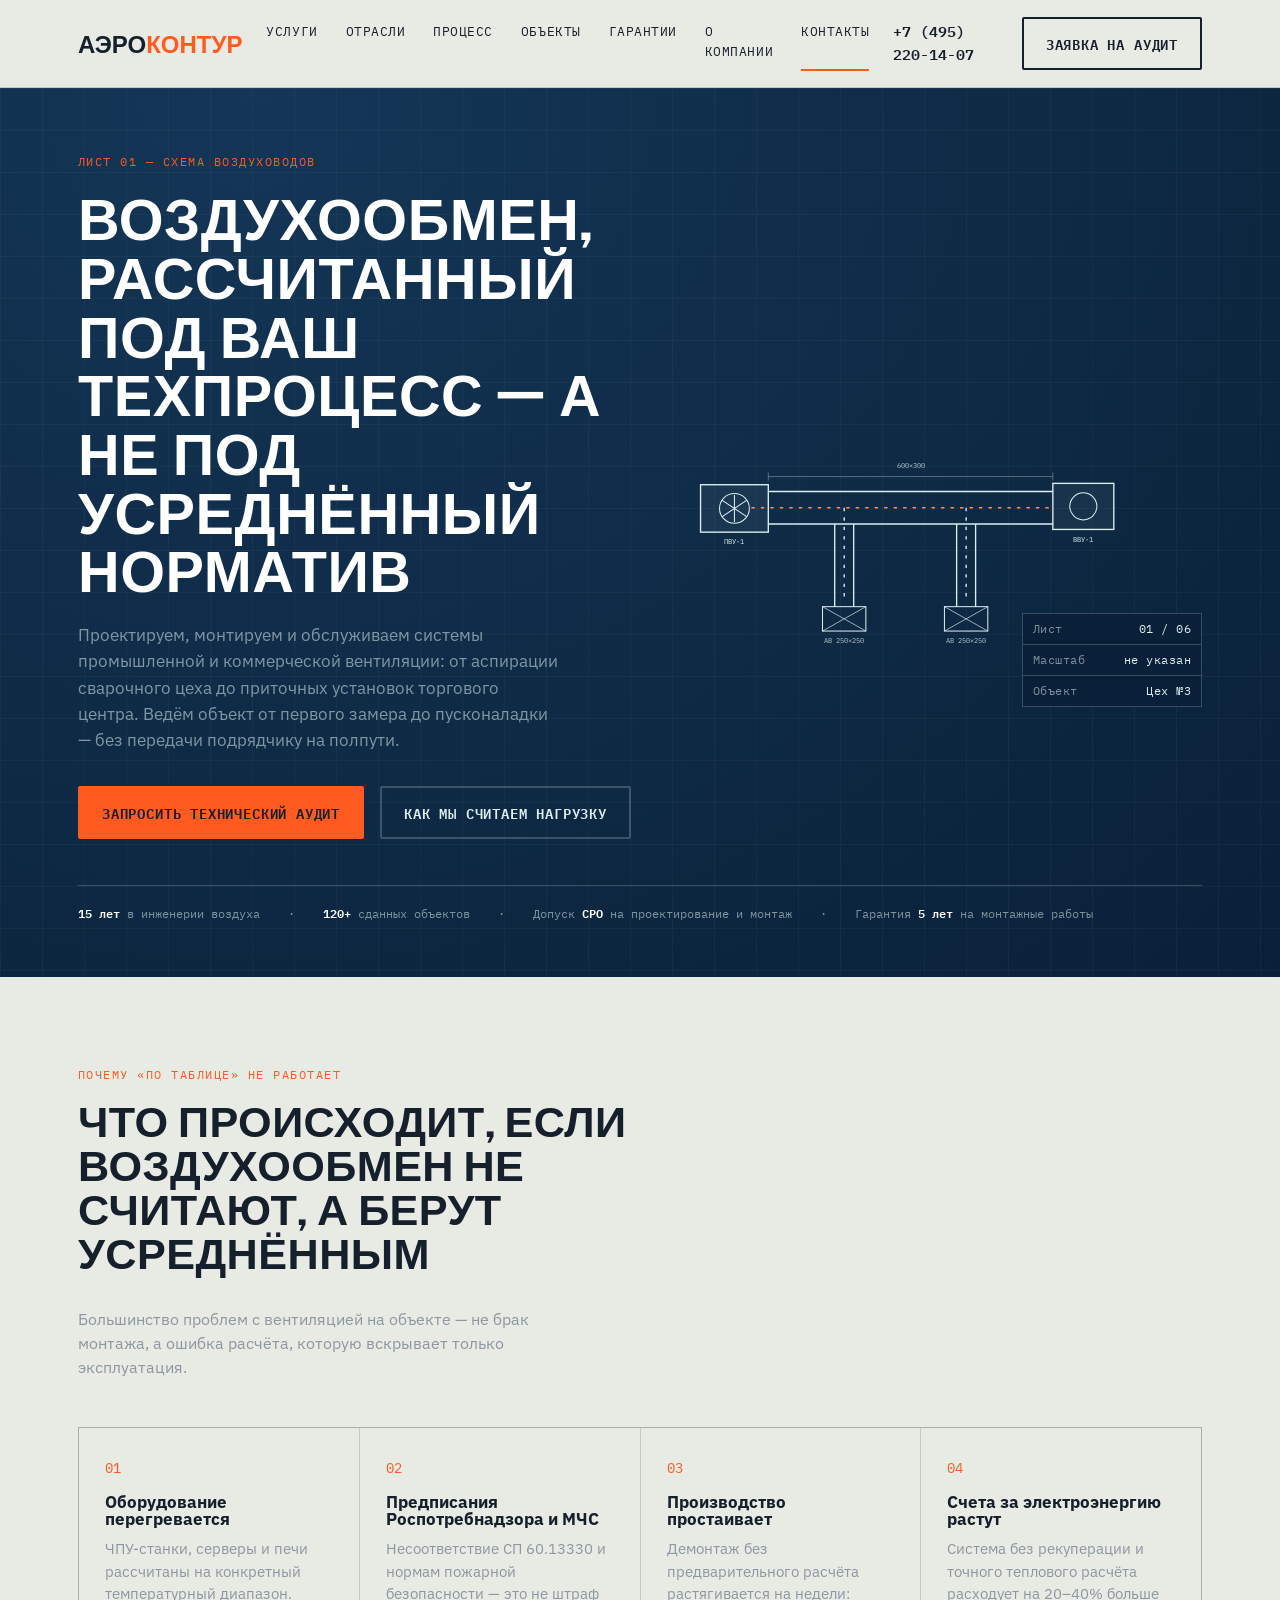
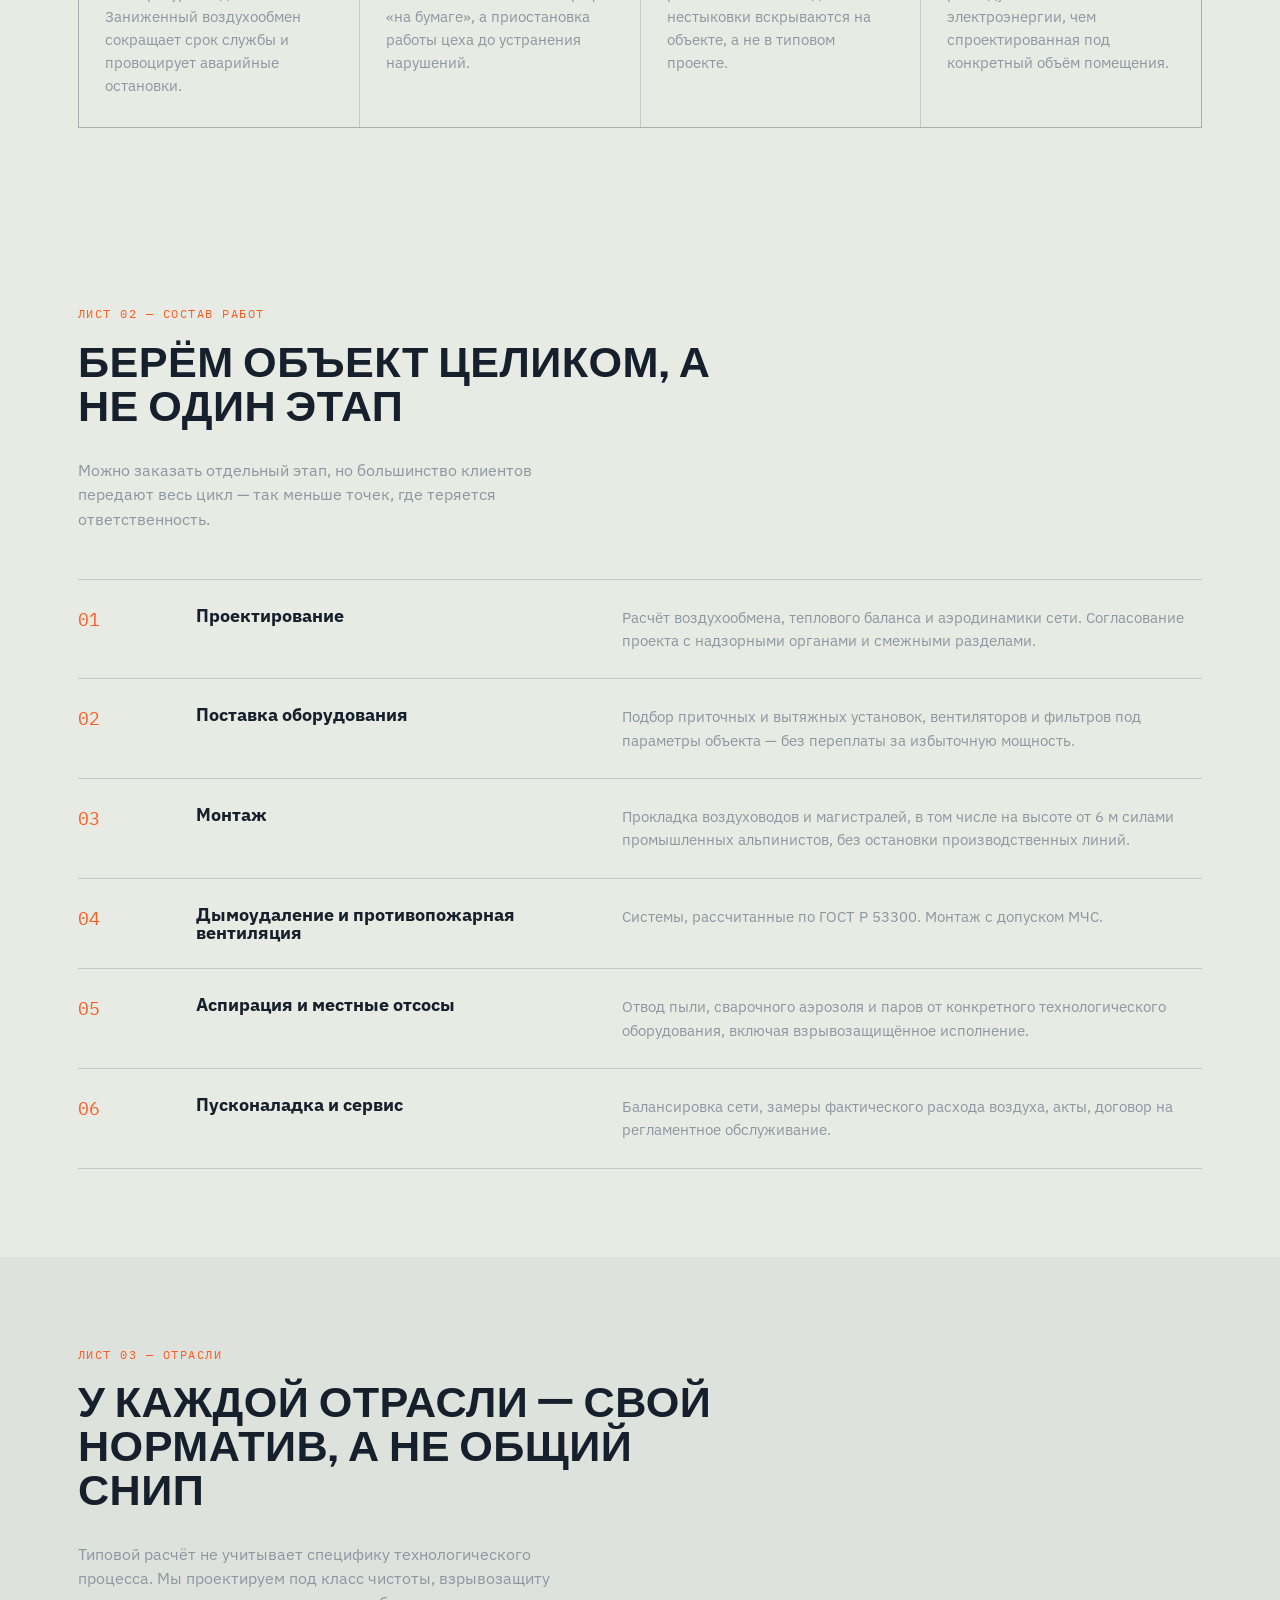
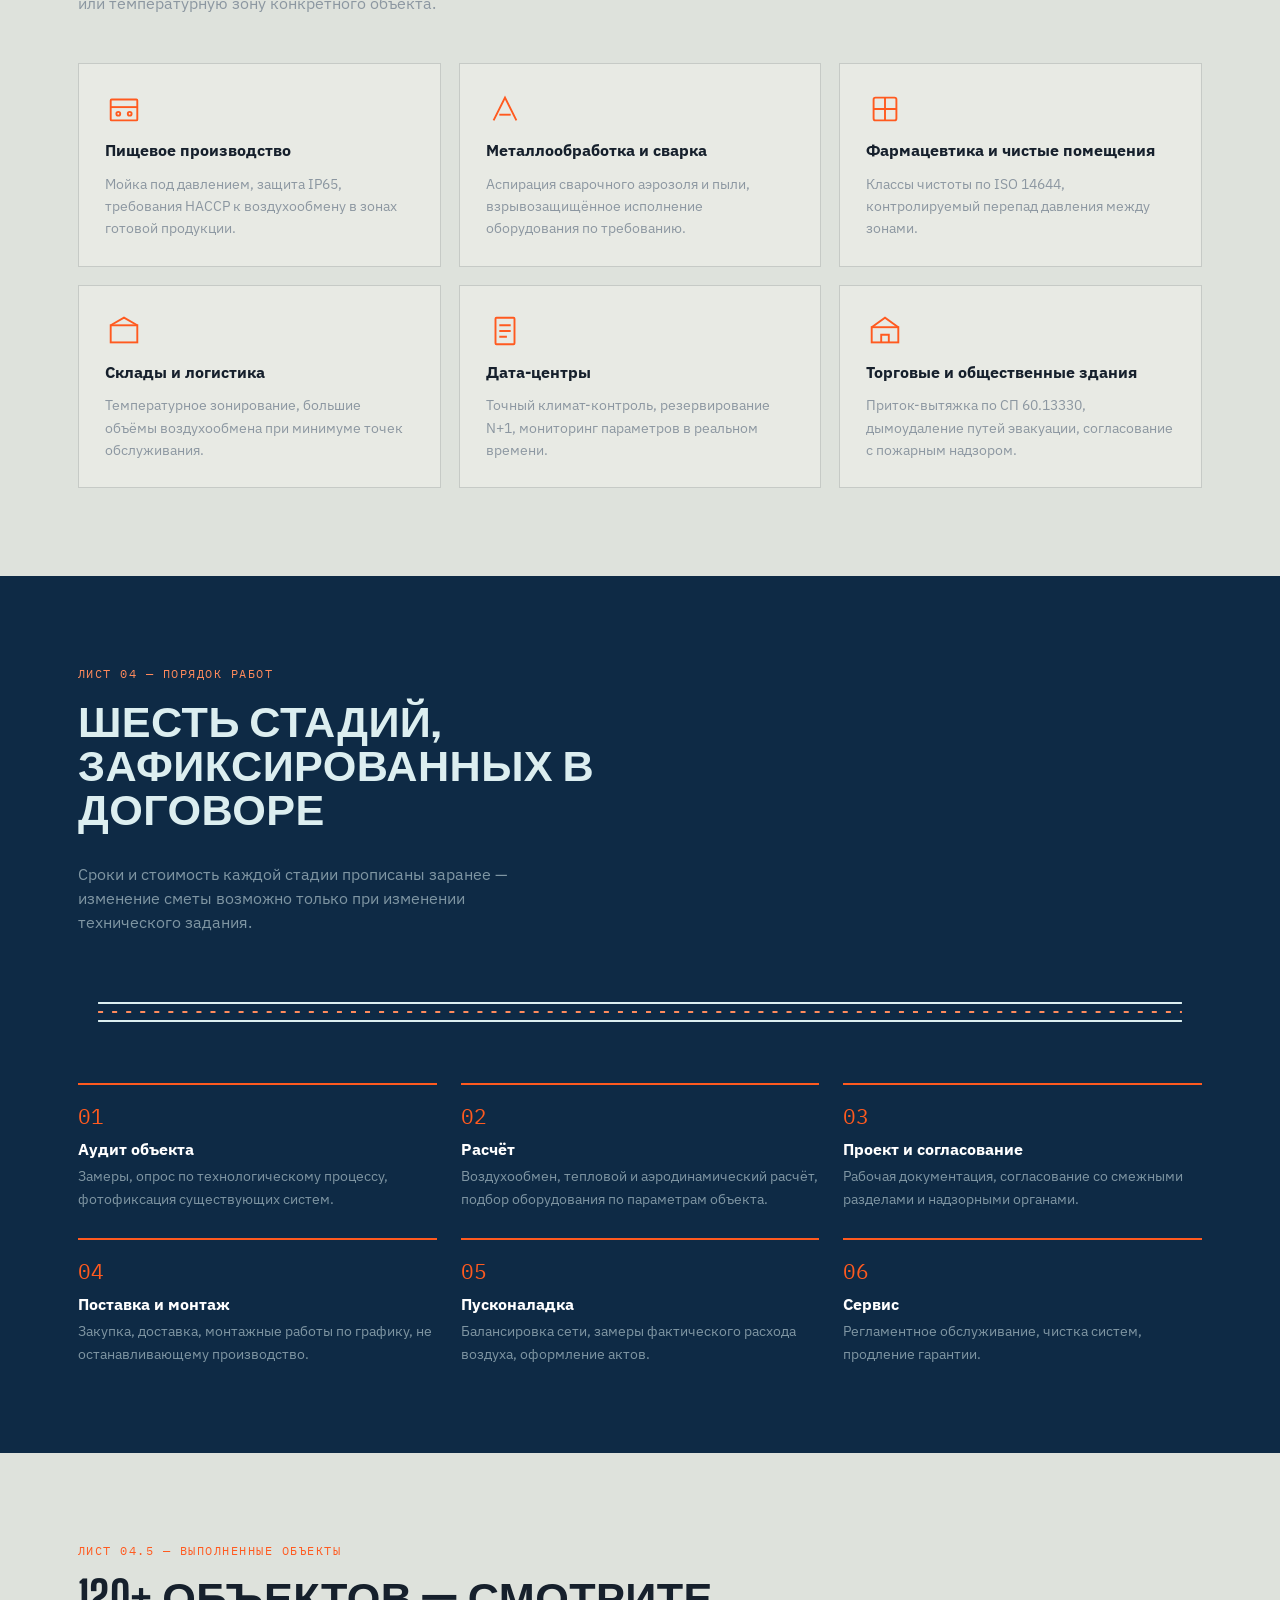
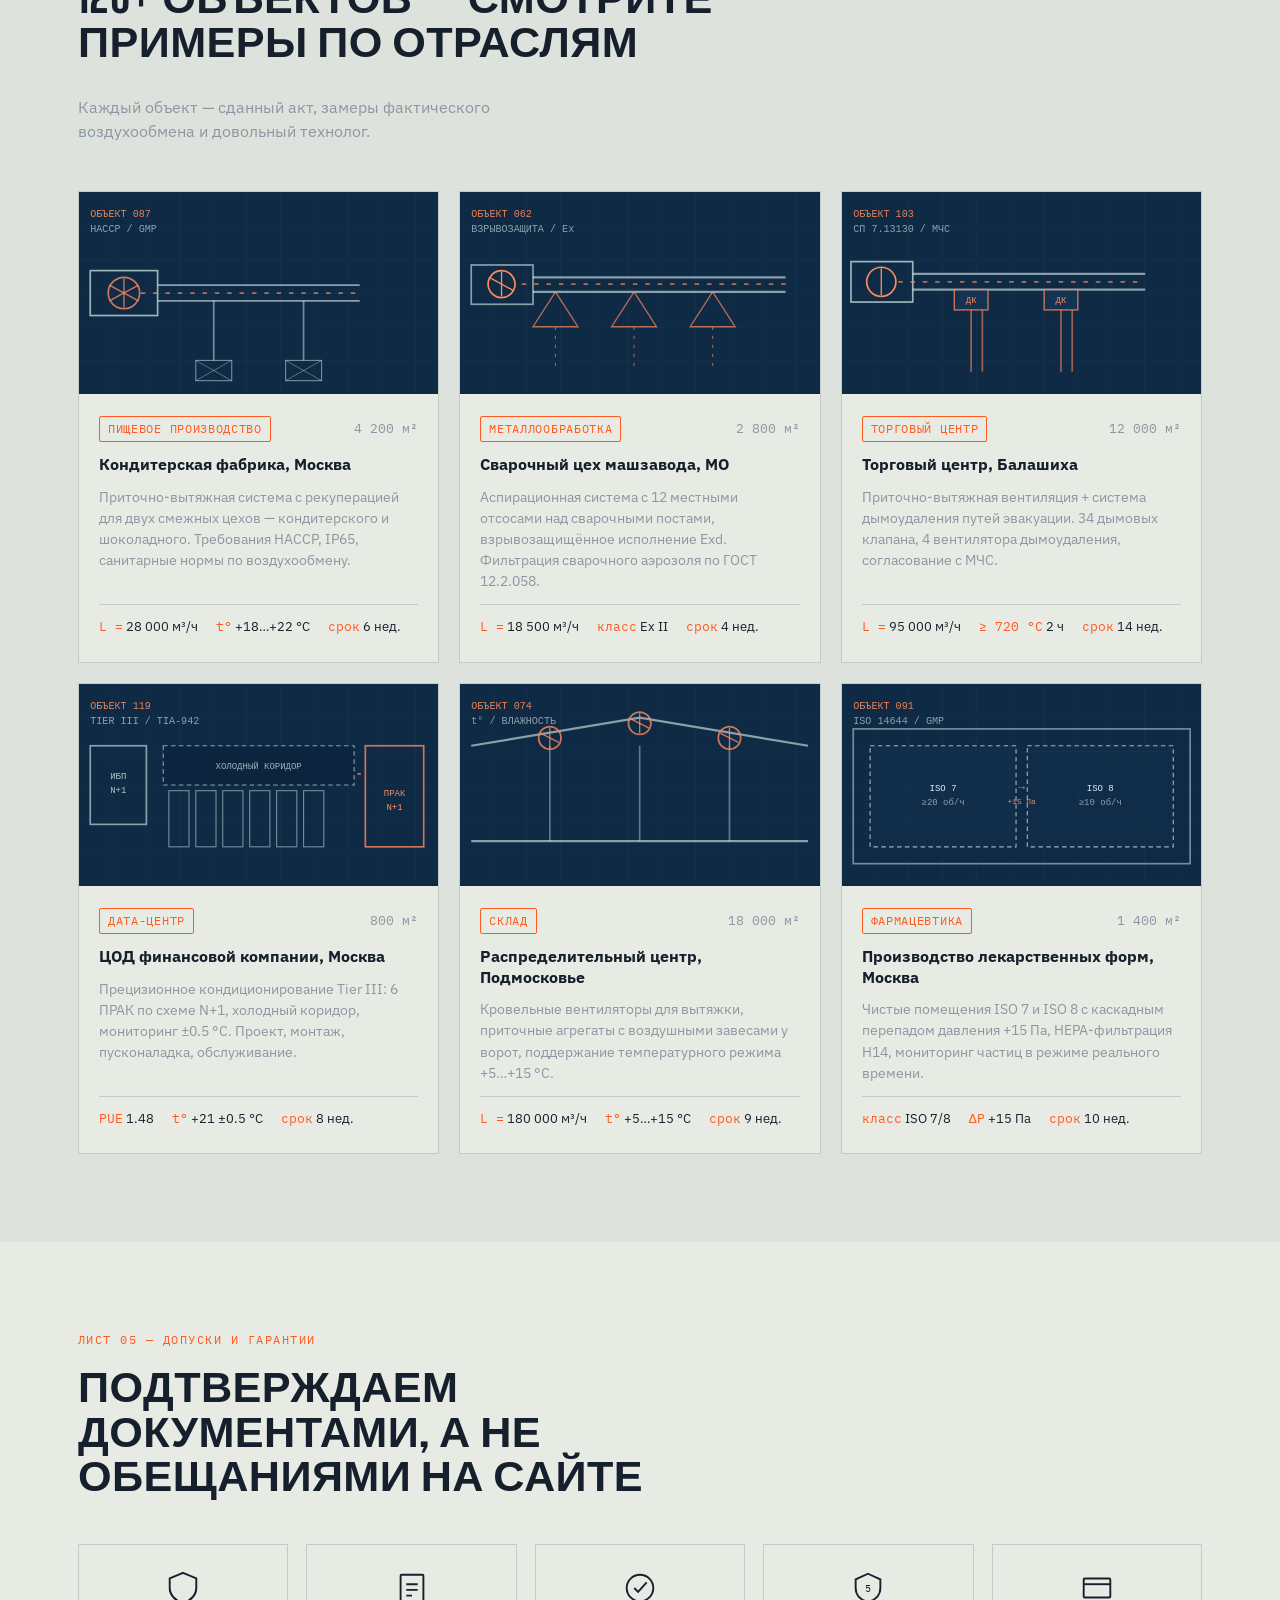
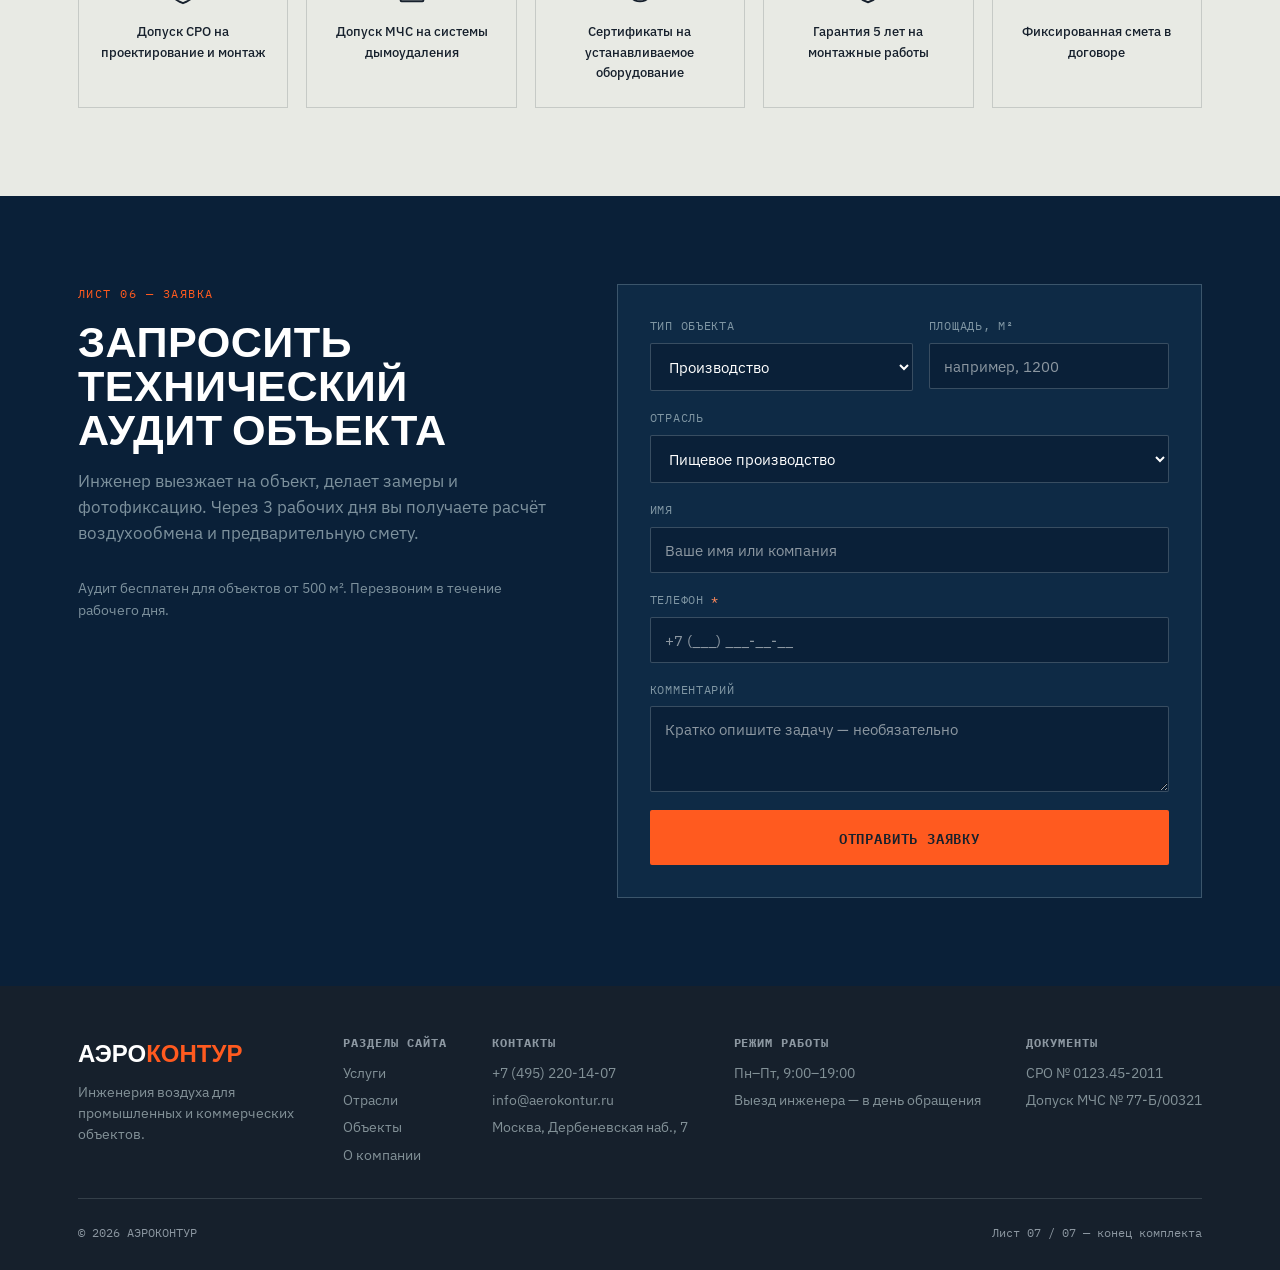
==== commit 05db93e7: "feat: add GitHub Actions deploy, portfolio, SEO, about page, Formspree form - .github/workflows/depl" ====
--- a/index.html
+++ b/index.html
@@ -3,8 +3,58 @@
 <head>
   <meta charset="UTF-8">
   <meta name="viewport" content="width=device-width, initial-scale=1.0">
-  <meta name="description" content="АЭРОКОНТУР — монтаж промышленной и коммерческой вентиляции под ключ. Проектирование, монтаж, пусконаладка, сервис. Москва и регионы.">
-  <title>АЭРОКОНТУР — промышленная и коммерческая вентиляция</title>
+  <meta name="description" content="АЭРОКОНТУР — монтаж промышленной и коммерческой вентиляции под ключ в Москве. Проектирование, монтаж, пусконаладка, сервис. Допуск СРО и МЧС. Гарантия 5 лет.">
+  <meta name="keywords" content="монтаж вентиляции, промышленная вентиляция, коммерческая вентиляция, проектирование вентиляции, дымоудаление, аспирация, вентиляция под ключ, Москва">
+  <meta name="robots" content="index, follow">
+  <meta name="author" content="АЭРОКОНТУР">
+  <title>АЭРОКОНТУР — промышленная и коммерческая вентиляция под ключ в Москве</title>
+  <link rel="canonical" href="https://ekimov450170.github.io/aerokontur/">
+
+  <!-- Open Graph -->
+  <meta property="og:type"        content="website">
+  <meta property="og:url"         content="https://ekimov450170.github.io/aerokontur/">
+  <meta property="og:title"       content="АЭРОКОНТУР — промышленная и коммерческая вентиляция под ключ">
+  <meta property="og:description" content="Проектируем и монтируем системы вентиляции для производств, складов, торговых центров и дата-центров. 15 лет опыта. Допуск СРО и МЧС. Гарантия 5 лет.">
+  <meta property="og:image"       content="https://ekimov450170.github.io/aerokontur/assets/images/og.png">
+  <meta property="og:image:width"  content="1200">
+  <meta property="og:image:height" content="630">
+  <meta property="og:locale"      content="ru_RU">
+  <meta property="og:site_name"   content="АЭРОКОНТУР">
+
+  <!-- Twitter Card -->
+  <meta name="twitter:card"        content="summary_large_image">
+  <meta name="twitter:title"       content="АЭРОКОНТУР — вентиляция под ключ">
+  <meta name="twitter:description" content="Монтаж промышленной и коммерческой вентиляции. 15 лет, 120+ объектов, гарантия 5 лет.">
+  <meta name="twitter:image"       content="https://ekimov450170.github.io/aerokontur/assets/images/og.png">
+
+  <!-- Schema.org LocalBusiness -->
+  <script type="application/ld+json">
+  {
+    "@context": "https://schema.org",
+    "@type": "LocalBusiness",
+    "name": "АЭРОКОНТУР",
+    "description": "Монтаж промышленной и коммерческой вентиляции под ключ в Москве. Проектирование, монтаж, пусконаладка, сервис.",
+    "url": "https://ekimov450170.github.io/aerokontur/",
+    "telephone": "+74952201407",
+    "email": "info@aerokontur.ru",
+    "address": {
+      "@type": "PostalAddress",
+      "streetAddress": "Дербеневская наб., 7",
+      "addressLocality": "Москва",
+      "addressCountry": "RU"
+    },
+    "openingHoursSpecification": {
+      "@type": "OpeningHoursSpecification",
+      "dayOfWeek": ["Monday","Tuesday","Wednesday","Thursday","Friday"],
+      "opens": "09:00",
+      "closes": "19:00"
+    },
+    "areaServed": "RU",
+    "image": "https://ekimov450170.github.io/aerokontur/assets/images/og.png",
+    "sameAs": ["https://github.com/ekimov450170/aerokontur"]
+  }
+  </script>
+
   <link rel="preconnect" href="https://fonts.googleapis.com">
   <link href="https://fonts.googleapis.com/css2?family=Big+Shoulders+Display:wght@700;800;900&family=IBM+Plex+Mono:wght@400;500;600&family=IBM+Plex+Sans:wght@400;500;600;700&display=swap" rel="stylesheet">
   <link rel="stylesheet" href="css/style.css">
@@ -19,7 +69,9 @@
         <a href="#services">Услуги</a>
         <a href="#industries">Отрасли</a>
         <a href="#process">Процесс</a>
+        <a href="#projects">Объекты</a>
         <a href="#trust">Гарантии</a>
+        <a href="about.html">О компании</a>
         <a href="#contact">Контакты</a>
       </nav>
       <div class="header-right">
@@ -261,6 +313,269 @@
       </div>
     </section>
 
+    <!-- ===== PROJECTS ===== -->
+    <section class="section section--steel" id="projects">
+      <div class="wrap">
+        <div class="section__head">
+          <div>
+            <span class="eyebrow">Лист 04.5 — выполненные объекты</span>
+            <h2 class="section-title">120+ объектов — смотрите примеры по отраслям</h2>
+          </div>
+          <p class="section-sub">Каждый объект — сданный акт, замеры фактического воздухообмена и довольный технолог.</p>
+        </div>
+        <div class="projects-grid">
+
+          <article class="project-card">
+            <div class="project-card__diagram">
+              <svg viewBox="0 0 320 180" aria-hidden="true">
+                <rect width="320" height="180" fill="#0E2A45"/>
+                <rect width="320" height="180" fill="url(#grid2)" opacity="0.3"/>
+                <defs><pattern id="grid2" width="30" height="30" patternUnits="userSpaceOnUse"><path d="M0 0H30V30" fill="none" stroke="rgba(220,238,240,0.15)" stroke-width="1"/></pattern></defs>
+                <!-- кондитерский цех: 2 вентустановки + ответвления -->
+                <rect x="10" y="70" width="60" height="40" fill="none" stroke="#DCEEF0" stroke-width="1.5" opacity="0.7"/>
+                <circle cx="40" cy="90" r="14" fill="none" stroke="#FF8A5C" stroke-width="1.5" opacity="0.8"/>
+                <line x1="40" y1="77" x2="40" y2="103" stroke="#FF8A5C" stroke-width="1.2" opacity="0.8"/>
+                <line x1="27" y1="83" x2="53" y2="97" stroke="#FF8A5C" stroke-width="1.2" opacity="0.8"/>
+                <line x1="27" y1="97" x2="53" y2="83" stroke="#FF8A5C" stroke-width="1.2" opacity="0.8"/>
+                <line x1="70" y1="83" x2="250" y2="83" stroke="#DCEEF0" stroke-width="1.5" opacity="0.6"/>
+                <line x1="70" y1="97" x2="250" y2="97" stroke="#DCEEF0" stroke-width="1.5" opacity="0.6"/>
+                <line x1="120" y1="97" x2="120" y2="150" stroke="#DCEEF0" stroke-width="1.5" opacity="0.5"/>
+                <rect x="104" y="150" width="32" height="18" fill="none" stroke="#DCEEF0" stroke-width="1" opacity="0.5"/>
+                <line x1="104" y1="150" x2="136" y2="168" stroke="#DCEEF0" stroke-width="0.8" opacity="0.4"/>
+                <line x1="136" y1="150" x2="104" y2="168" stroke="#DCEEF0" stroke-width="0.8" opacity="0.4"/>
+                <line x1="200" y1="97" x2="200" y2="150" stroke="#DCEEF0" stroke-width="1.5" opacity="0.5"/>
+                <rect x="184" y="150" width="32" height="18" fill="none" stroke="#DCEEF0" stroke-width="1" opacity="0.5"/>
+                <line x1="184" y1="150" x2="216" y2="168" stroke="#DCEEF0" stroke-width="0.8" opacity="0.4"/>
+                <line x1="216" y1="150" x2="184" y2="168" stroke="#DCEEF0" stroke-width="0.8" opacity="0.4"/>
+                <path d="M55 90 H250" fill="none" stroke="#FF8A5C" stroke-width="1.5" stroke-dasharray="4 7" opacity="0.7"/>
+                <text x="10" y="22" font-family="monospace" font-size="9" fill="#FF8A5C" opacity="0.9">ОБЪЕКТ 087</text>
+                <text x="10" y="36" font-family="monospace" font-size="9" fill="rgba(220,238,240,0.6)">HACCP / GMP</text>
+              </svg>
+            </div>
+            <div class="project-card__body">
+              <div class="project-card__meta">
+                <span class="project-tag">Пищевое производство</span>
+                <span class="project-area mono">4 200 м²</span>
+              </div>
+              <h3>Кондитерская фабрика, Москва</h3>
+              <p>Приточно-вытяжная система с рекуперацией для двух смежных цехов — кондитерского и шоколадного. Требования HACCP, IP65, санитарные нормы по воздухообмену.</p>
+              <ul class="project-specs">
+                <li><span class="mono">L =</span> 28 000 м³/ч</li>
+                <li><span class="mono">t°</span> +18…+22 °С</li>
+                <li><span class="mono">срок</span> 6 нед.</li>
+              </ul>
+            </div>
+          </article>
+
+          <article class="project-card">
+            <div class="project-card__diagram">
+              <svg viewBox="0 0 320 180" aria-hidden="true">
+                <rect width="320" height="180" fill="#0E2A45"/>
+                <defs><pattern id="grid3" width="30" height="30" patternUnits="userSpaceOnUse"><path d="M0 0H30V30" fill="none" stroke="rgba(220,238,240,0.15)" stroke-width="1"/></pattern></defs>
+                <rect width="320" height="180" fill="url(#grid3)" opacity="0.3"/>
+                <!-- сварочный цех: местные отсосы -->
+                <rect x="10" y="65" width="55" height="35" fill="none" stroke="#DCEEF0" stroke-width="1.5" opacity="0.6"/>
+                <circle cx="37" cy="82" r="12" fill="none" stroke="#FF8A5C" stroke-width="1.5"/>
+                <line x1="37" y1="71" x2="37" y2="93" stroke="#FF8A5C" stroke-width="1.2"/>
+                <line x1="26" y1="76" x2="48" y2="88" stroke="#FF8A5C" stroke-width="1.2"/>
+                <line x1="65" y1="76" x2="290" y2="76" stroke="#DCEEF0" stroke-width="2" opacity="0.6"/>
+                <line x1="65" y1="89" x2="290" y2="89" stroke="#DCEEF0" stroke-width="2" opacity="0.6"/>
+                <!-- зонты-отсосы -->
+                <polygon points="85,89 105,120 65,120" fill="none" stroke="#FF8A5C" stroke-width="1.2" opacity="0.7"/>
+                <line x1="85" y1="120" x2="85" y2="155" stroke="#FF8A5C" stroke-width="1" opacity="0.6" stroke-dasharray="3 5"/>
+                <polygon points="155,89 175,120 135,120" fill="none" stroke="#FF8A5C" stroke-width="1.2" opacity="0.7"/>
+                <line x1="155" y1="120" x2="155" y2="155" stroke="#FF8A5C" stroke-width="1" opacity="0.6" stroke-dasharray="3 5"/>
+                <polygon points="225,89 245,120 205,120" fill="none" stroke="#FF8A5C" stroke-width="1.2" opacity="0.7"/>
+                <line x1="225" y1="120" x2="225" y2="155" stroke="#FF8A5C" stroke-width="1" opacity="0.6" stroke-dasharray="3 5"/>
+                <path d="M55 82 H290" fill="none" stroke="#FF8A5C" stroke-width="1.5" stroke-dasharray="4 7" opacity="0.7"/>
+                <text x="10" y="22" font-family="monospace" font-size="9" fill="#FF8A5C" opacity="0.9">ОБЪЕКТ 062</text>
+                <text x="10" y="36" font-family="monospace" font-size="9" fill="rgba(220,238,240,0.6)">ВЗРЫВОЗАЩИТА / Ex</text>
+              </svg>
+            </div>
+            <div class="project-card__body">
+              <div class="project-card__meta">
+                <span class="project-tag">Металлообработка</span>
+                <span class="project-area mono">2 800 м²</span>
+              </div>
+              <h3>Сварочный цех машзавода, МО</h3>
+              <p>Аспирационная система с 12 местными отсосами над сварочными постами, взрывозащищённое исполнение Exd. Фильтрация сварочного аэрозоля по ГОСТ 12.2.058.</p>
+              <ul class="project-specs">
+                <li><span class="mono">L =</span> 18 500 м³/ч</li>
+                <li><span class="mono">класс</span> Ex II</li>
+                <li><span class="mono">срок</span> 4 нед.</li>
+              </ul>
+            </div>
+          </article>
+
+          <article class="project-card">
+            <div class="project-card__diagram">
+              <svg viewBox="0 0 320 180" aria-hidden="true">
+                <rect width="320" height="180" fill="#0E2A45"/>
+                <defs><pattern id="grid4" width="30" height="30" patternUnits="userSpaceOnUse"><path d="M0 0H30V30" fill="none" stroke="rgba(220,238,240,0.15)" stroke-width="1"/></pattern></defs>
+                <rect width="320" height="180" fill="url(#grid4)" opacity="0.3"/>
+                <!-- ТЦ: приток + дымоудаление -->
+                <rect x="8" y="62" width="55" height="36" fill="none" stroke="#DCEEF0" stroke-width="1.5" opacity="0.7"/>
+                <circle cx="35" cy="80" r="13" fill="none" stroke="#FF8A5C" stroke-width="1.5"/>
+                <line x1="35" y1="68" x2="35" y2="92" stroke="#FF8A5C" stroke-width="1.2"/>
+                <line x1="63" y1="73" x2="270" y2="73" stroke="#DCEEF0" stroke-width="2" opacity="0.6"/>
+                <line x1="63" y1="87" x2="270" y2="87" stroke="#DCEEF0" stroke-width="2" opacity="0.6"/>
+                <!-- дымовые клапаны -->
+                <rect x="100" y="87" width="30" height="18" fill="#143657" stroke="#FF8A5C" stroke-width="1.2" opacity="0.8"/>
+                <text x="115" y="99" text-anchor="middle" font-family="monospace" font-size="8" fill="#FF8A5C">ДК</text>
+                <rect x="180" y="87" width="30" height="18" fill="#143657" stroke="#FF8A5C" stroke-width="1.2" opacity="0.8"/>
+                <text x="195" y="99" text-anchor="middle" font-family="monospace" font-size="8" fill="#FF8A5C">ДК</text>
+                <!-- вертикальный шахт дымоудаления -->
+                <line x1="115" y1="105" x2="115" y2="160" stroke="#FF8A5C" stroke-width="1.5" opacity="0.6"/>
+                <line x1="125" y1="105" x2="125" y2="160" stroke="#FF8A5C" stroke-width="1.5" opacity="0.6"/>
+                <line x1="195" y1="105" x2="195" y2="160" stroke="#FF8A5C" stroke-width="1.5" opacity="0.6"/>
+                <line x1="205" y1="105" x2="205" y2="160" stroke="#FF8A5C" stroke-width="1.5" opacity="0.6"/>
+                <path d="M50 80 H270" fill="none" stroke="#FF8A5C" stroke-width="1.5" stroke-dasharray="4 7" opacity="0.7"/>
+                <text x="10" y="22" font-family="monospace" font-size="9" fill="#FF8A5C" opacity="0.9">ОБЪЕКТ 103</text>
+                <text x="10" y="36" font-family="monospace" font-size="9" fill="rgba(220,238,240,0.6)">СП 7.13130 / МЧС</text>
+              </svg>
+            </div>
+            <div class="project-card__body">
+              <div class="project-card__meta">
+                <span class="project-tag">Торговый центр</span>
+                <span class="project-area mono">12 000 м²</span>
+              </div>
+              <h3>Торговый центр, Балашиха</h3>
+              <p>Приточно-вытяжная вентиляция + система дымоудаления путей эвакуации. 34 дымовых клапана, 4 вентилятора дымоудаления, согласование с МЧС.</p>
+              <ul class="project-specs">
+                <li><span class="mono">L =</span> 95 000 м³/ч</li>
+                <li><span class="mono">≥ 720 °С</span> 2 ч</li>
+                <li><span class="mono">срок</span> 14 нед.</li>
+              </ul>
+            </div>
+          </article>
+
+          <article class="project-card">
+            <div class="project-card__diagram">
+              <svg viewBox="0 0 320 180" aria-hidden="true">
+                <rect width="320" height="180" fill="#0E2A45"/>
+                <defs><pattern id="grid5" width="30" height="30" patternUnits="userSpaceOnUse"><path d="M0 0H30V30" fill="none" stroke="rgba(220,238,240,0.15)" stroke-width="1"/></pattern></defs>
+                <rect width="320" height="180" fill="url(#grid5)" opacity="0.3"/>
+                <!-- ЦОД: прецизионное кондиционирование -->
+                <rect x="10" y="55" width="50" height="70" fill="none" stroke="#DCEEF0" stroke-width="1.5" opacity="0.6"/>
+                <text x="35" y="85" text-anchor="middle" font-family="monospace" font-size="8" fill="#DCEEF0" opacity="0.8">ИБП</text>
+                <text x="35" y="97" text-anchor="middle" font-family="monospace" font-size="8" fill="#DCEEF0" opacity="0.8">N+1</text>
+                <!-- холодный коридор -->
+                <rect x="75" y="55" width="170" height="35" fill="rgba(10,32,56,0.8)" stroke="#DCEEF0" stroke-width="1" stroke-dasharray="4 3" opacity="0.6"/>
+                <text x="160" y="76" text-anchor="middle" font-family="monospace" font-size="8" fill="#DCEEF0" opacity="0.7">ХОЛОДНЫЙ КОРИДОР</text>
+                <!-- стойки серверов -->
+                <rect x="80"  y="95" width="18" height="50" fill="none" stroke="#DCEEF0" stroke-width="1" opacity="0.5"/>
+                <rect x="104" y="95" width="18" height="50" fill="none" stroke="#DCEEF0" stroke-width="1" opacity="0.5"/>
+                <rect x="128" y="95" width="18" height="50" fill="none" stroke="#DCEEF0" stroke-width="1" opacity="0.5"/>
+                <rect x="152" y="95" width="18" height="50" fill="none" stroke="#DCEEF0" stroke-width="1" opacity="0.5"/>
+                <rect x="176" y="95" width="18" height="50" fill="none" stroke="#DCEEF0" stroke-width="1" opacity="0.5"/>
+                <rect x="200" y="95" width="18" height="50" fill="none" stroke="#DCEEF0" stroke-width="1" opacity="0.5"/>
+                <!-- прецизионники ПРАК -->
+                <rect x="255" y="55" width="52" height="90" fill="none" stroke="#FF8A5C" stroke-width="1.5" opacity="0.8"/>
+                <text x="281" y="100" text-anchor="middle" font-family="monospace" font-size="8" fill="#FF8A5C">ПРАК</text>
+                <text x="281" y="112" text-anchor="middle" font-family="monospace" font-size="8" fill="#FF8A5C">N+1</text>
+                <path d="M248 80 H255" fill="none" stroke="#FF8A5C" stroke-width="1.5" stroke-dasharray="3 5" opacity="0.8"/>
+                <text x="10" y="22" font-family="monospace" font-size="9" fill="#FF8A5C" opacity="0.9">ОБЪЕКТ 119</text>
+                <text x="10" y="36" font-family="monospace" font-size="9" fill="rgba(220,238,240,0.6)">TIER III / TIA-942</text>
+              </svg>
+            </div>
+            <div class="project-card__body">
+              <div class="project-card__meta">
+                <span class="project-tag">Дата-центр</span>
+                <span class="project-area mono">800 м²</span>
+              </div>
+              <h3>ЦОД финансовой компании, Москва</h3>
+              <p>Прецизионное кондиционирование Tier III: 6 ПРАК по схеме N+1, холодный коридор, мониторинг ±0.5 °С. Проект, монтаж, пусконаладка, обслуживание.</p>
+              <ul class="project-specs">
+                <li><span class="mono">PUE</span> 1.48</li>
+                <li><span class="mono">t°</span> +21 ±0.5 °С</li>
+                <li><span class="mono">срок</span> 8 нед.</li>
+              </ul>
+            </div>
+          </article>
+
+          <article class="project-card">
+            <div class="project-card__diagram">
+              <svg viewBox="0 0 320 180" aria-hidden="true">
+                <rect width="320" height="180" fill="#0E2A45"/>
+                <defs><pattern id="grid6" width="30" height="30" patternUnits="userSpaceOnUse"><path d="M0 0H30V30" fill="none" stroke="rgba(220,238,240,0.15)" stroke-width="1"/></pattern></defs>
+                <rect width="320" height="180" fill="url(#grid6)" opacity="0.3"/>
+                <!-- склад: вентиляторы на кровле -->
+                <line x1="10" y1="140" x2="310" y2="140" stroke="#DCEEF0" stroke-width="2" opacity="0.6"/>
+                <!-- колонны -->
+                <line x1="80"  y1="140" x2="80"  y2="55" stroke="#DCEEF0" stroke-width="1.5" opacity="0.4"/>
+                <line x1="160" y1="140" x2="160" y2="55" stroke="#DCEEF0" stroke-width="1.5" opacity="0.4"/>
+                <line x1="240" y1="140" x2="240" y2="55" stroke="#DCEEF0" stroke-width="1.5" opacity="0.4"/>
+                <!-- кровля -->
+                <polyline points="10,55 160,30 310,55" fill="none" stroke="#DCEEF0" stroke-width="2" opacity="0.6"/>
+                <!-- кровельные вентиляторы -->
+                <circle cx="80"  cy="48" r="10" fill="none" stroke="#FF8A5C" stroke-width="1.5" opacity="0.8"/>
+                <line x1="80" y1="39" x2="80" y2="57" stroke="#FF8A5C" stroke-width="1.2" opacity="0.8"/>
+                <line x1="72" y1="44" x2="88" y2="52" stroke="#FF8A5C" stroke-width="1.2" opacity="0.8"/>
+                <circle cx="160" cy="35" r="10" fill="none" stroke="#FF8A5C" stroke-width="1.5" opacity="0.8"/>
+                <line x1="160" y1="26" x2="160" y2="44" stroke="#FF8A5C" stroke-width="1.2" opacity="0.8"/>
+                <line x1="152" y1="31" x2="168" y2="39" stroke="#FF8A5C" stroke-width="1.2" opacity="0.8"/>
+                <circle cx="240" cy="48" r="10" fill="none" stroke="#FF8A5C" stroke-width="1.5" opacity="0.8"/>
+                <line x1="240" y1="39" x2="240" y2="57" stroke="#FF8A5C" stroke-width="1.2" opacity="0.8"/>
+                <line x1="232" y1="44" x2="248" y2="52" stroke="#FF8A5C" stroke-width="1.2" opacity="0.8"/>
+                <text x="10" y="22" font-family="monospace" font-size="9" fill="#FF8A5C" opacity="0.9">ОБЪЕКТ 074</text>
+                <text x="10" y="36" font-family="monospace" font-size="9" fill="rgba(220,238,240,0.6)">t° / ВЛАЖНОСТЬ</text>
+              </svg>
+            </div>
+            <div class="project-card__body">
+              <div class="project-card__meta">
+                <span class="project-tag">Склад</span>
+                <span class="project-area mono">18 000 м²</span>
+              </div>
+              <h3>Распределительный центр, Подмосковье</h3>
+              <p>Кровельные вентиляторы для вытяжки, приточные агрегаты с воздушными завесами у ворот, поддержание температурного режима +5…+15 °С.</p>
+              <ul class="project-specs">
+                <li><span class="mono">L =</span> 180 000 м³/ч</li>
+                <li><span class="mono">t°</span> +5…+15 °С</li>
+                <li><span class="mono">срок</span> 9 нед.</li>
+              </ul>
+            </div>
+          </article>
+
+          <article class="project-card">
+            <div class="project-card__diagram">
+              <svg viewBox="0 0 320 180" aria-hidden="true">
+                <rect width="320" height="180" fill="#0E2A45"/>
+                <defs><pattern id="grid7" width="30" height="30" patternUnits="userSpaceOnUse"><path d="M0 0H30V30" fill="none" stroke="rgba(220,238,240,0.15)" stroke-width="1"/></pattern></defs>
+                <rect width="320" height="180" fill="url(#grid7)" opacity="0.3"/>
+                <!-- фарма: чистая комната ISO 7 -->
+                <rect x="10" y="40" width="300" height="120" fill="none" stroke="#DCEEF0" stroke-width="1.5" opacity="0.5"/>
+                <rect x="25" y="55" width="130" height="90" fill="rgba(22,54,87,0.5)" stroke="#DCEEF0" stroke-width="1" stroke-dasharray="4 3" opacity="0.7"/>
+                <text x="90" y="95" text-anchor="middle" font-family="monospace" font-size="8" fill="#DCEEF0">ISO 7</text>
+                <text x="90" y="108" text-anchor="middle" font-family="monospace" font-size="8" fill="rgba(220,238,240,0.6)">≥20 об/ч</text>
+                <rect x="165" y="55" width="130" height="90" fill="rgba(22,54,87,0.3)" stroke="#DCEEF0" stroke-width="1" stroke-dasharray="4 3" opacity="0.7"/>
+                <text x="230" y="95" text-anchor="middle" font-family="monospace" font-size="8" fill="#DCEEF0">ISO 8</text>
+                <text x="230" y="108" text-anchor="middle" font-family="monospace" font-size="8" fill="rgba(220,238,240,0.6)">≥10 об/ч</text>
+                <!-- перепад давления стрелка -->
+                <text x="160" y="95" text-anchor="middle" font-family="monospace" font-size="10" fill="#FF8A5C">→</text>
+                <text x="160" y="107" text-anchor="middle" font-family="monospace" font-size="7" fill="#FF8A5C">+15 Па</text>
+                <text x="10" y="22" font-family="monospace" font-size="9" fill="#FF8A5C" opacity="0.9">ОБЪЕКТ 091</text>
+                <text x="10" y="36" font-family="monospace" font-size="9" fill="rgba(220,238,240,0.6)">ISO 14644 / GMP</text>
+              </svg>
+            </div>
+            <div class="project-card__body">
+              <div class="project-card__meta">
+                <span class="project-tag">Фармацевтика</span>
+                <span class="project-area mono">1 400 м²</span>
+              </div>
+              <h3>Производство лекарственных форм, Москва</h3>
+              <p>Чистые помещения ISO 7 и ISO 8 с каскадным перепадом давления +15 Па, НЕРА-фильтрация H14, мониторинг частиц в режиме реального времени.</p>
+              <ul class="project-specs">
+                <li><span class="mono">класс</span> ISO 7/8</li>
+                <li><span class="mono">ΔP</span> +15 Па</li>
+                <li><span class="mono">срок</span> 10 нед.</li>
+              </ul>
+            </div>
+          </article>
+
+        </div>
+      </div>
+    </section>
+
     <!-- ===== TRUST ===== -->
     <section class="section section--paper" id="trust">
       <div class="wrap">
@@ -306,7 +621,10 @@
             <p class="form-note">Аудит бесплатен для объектов от 500 м². Перезвоним в течение рабочего дня.</p>
           </div>
           <div class="form-box">
-            <form id="contactForm" novalidate>
+            <!-- Замените YOUR_FORM_ID на ID из formspree.io после регистрации -->
+            <form id="contactForm" action="https://formspree.io/f/YOUR_FORM_ID" method="POST" novalidate>
+              <input type="hidden" name="_subject" value="Новая заявка с сайта АЭРОКОНТУР">
+              <input type="hidden" name="_language" value="ru">
               <div class="field-row">
                 <div class="field">
                   <label for="objType">Тип объекта</label>
@@ -335,6 +653,10 @@
                 </select>
               </div>
               <div class="field">
+                <label for="clientName">Имя</label>
+                <input id="clientName" name="name" type="text" placeholder="Ваше имя или компания">
+              </div>
+              <div class="field">
                 <label for="phone">Телефон <span class="req">*</span></label>
                 <input id="phone" name="phone" type="tel" placeholder="+7 (___) ___-__-__" required>
                 <span class="field-error" id="phoneError">Введите номер телефона</span>
@@ -361,6 +683,13 @@
           <p>Инженерия воздуха для промышленных и коммерческих объектов.</p>
         </div>
         <div class="footer-col">
+          <h4>Разделы сайта</h4>
+          <p><a href="#services">Услуги</a></p>
+          <p><a href="#industries">Отрасли</a></p>
+          <p><a href="#projects">Объекты</a></p>
+          <p><a href="about.html">О компании</a></p>
+        </div>
+        <div class="footer-col">
           <h4>Контакты</h4>
           <p><a href="tel:+74952201407">+7 (495) 220-14-07</a></p>
           <p><a href="mailto:info@aerokontur.ru">info@aerokontur.ru</a></p>
--- a/css/style.css
+++ b/css/style.css
@@ -479,3 +479,91 @@
   .mobile-cta { display: flex; }
   body { padding-bottom: 64px; }
 }
+
+/* ============================================================
+   PROJECTS
+   ============================================================ */
+.projects-grid {
+  display: grid;
+  grid-template-columns: repeat(3, 1fr);
+  gap: 20px;
+}
+.project-card {
+  background: var(--paper);
+  border: 1px solid var(--line);
+  display: flex;
+  flex-direction: column;
+  overflow: hidden;
+}
+.project-card__diagram {
+  background: var(--navy);
+  overflow: hidden;
+  line-height: 0;
+}
+.project-card__diagram svg {
+  width: 100%;
+  height: auto;
+  display: block;
+}
+.project-card__body {
+  padding: 22px 20px 24px;
+  display: flex;
+  flex-direction: column;
+  gap: 12px;
+  flex: 1;
+}
+.project-card__meta {
+  display: flex;
+  align-items: center;
+  justify-content: space-between;
+  gap: 10px;
+}
+.project-tag {
+  font-family: var(--font-mono);
+  font-size: .72rem;
+  letter-spacing: .06em;
+  text-transform: uppercase;
+  color: var(--orange);
+  border: 1px solid var(--orange);
+  padding: 3px 8px;
+  border-radius: var(--radius);
+}
+.project-area {
+  font-size: .82rem;
+  color: var(--steel);
+}
+.project-card h3 {
+  font-size: 1rem;
+  font-family: var(--font-body);
+  font-weight: 700;
+  text-transform: none;
+  letter-spacing: 0;
+  line-height: 1.3;
+}
+.project-card p {
+  font-size: .88rem;
+  color: var(--steel);
+  line-height: 1.5;
+}
+.project-specs {
+  display: flex;
+  gap: 18px;
+  flex-wrap: wrap;
+  border-top: 1px solid var(--line);
+  padding-top: 12px;
+  margin-top: auto;
+}
+.project-specs li {
+  font-size: .82rem;
+  color: var(--ink);
+}
+.project-specs .mono {
+  color: var(--orange);
+}
+
+@media (max-width: 980px) {
+  .projects-grid { grid-template-columns: repeat(2, 1fr); }
+}
+@media (max-width: 680px) {
+  .projects-grid { grid-template-columns: 1fr; }
+}
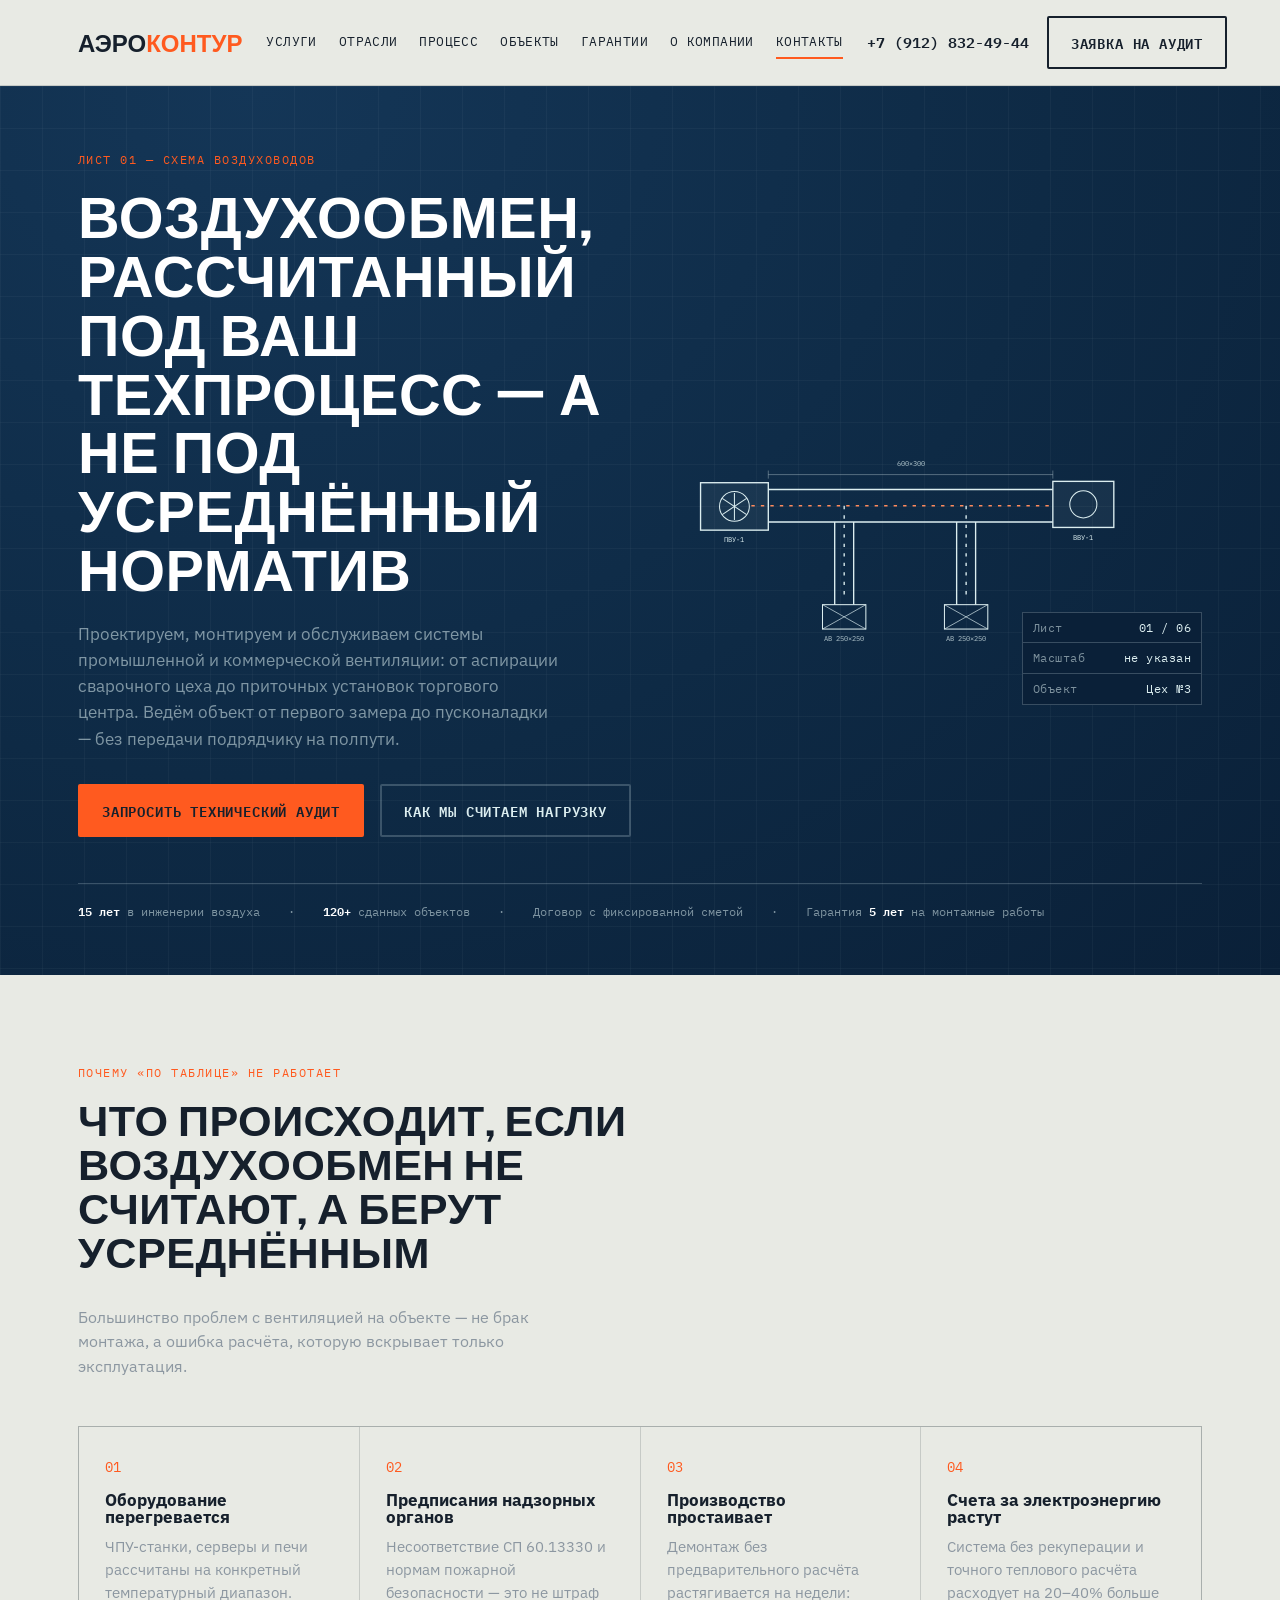
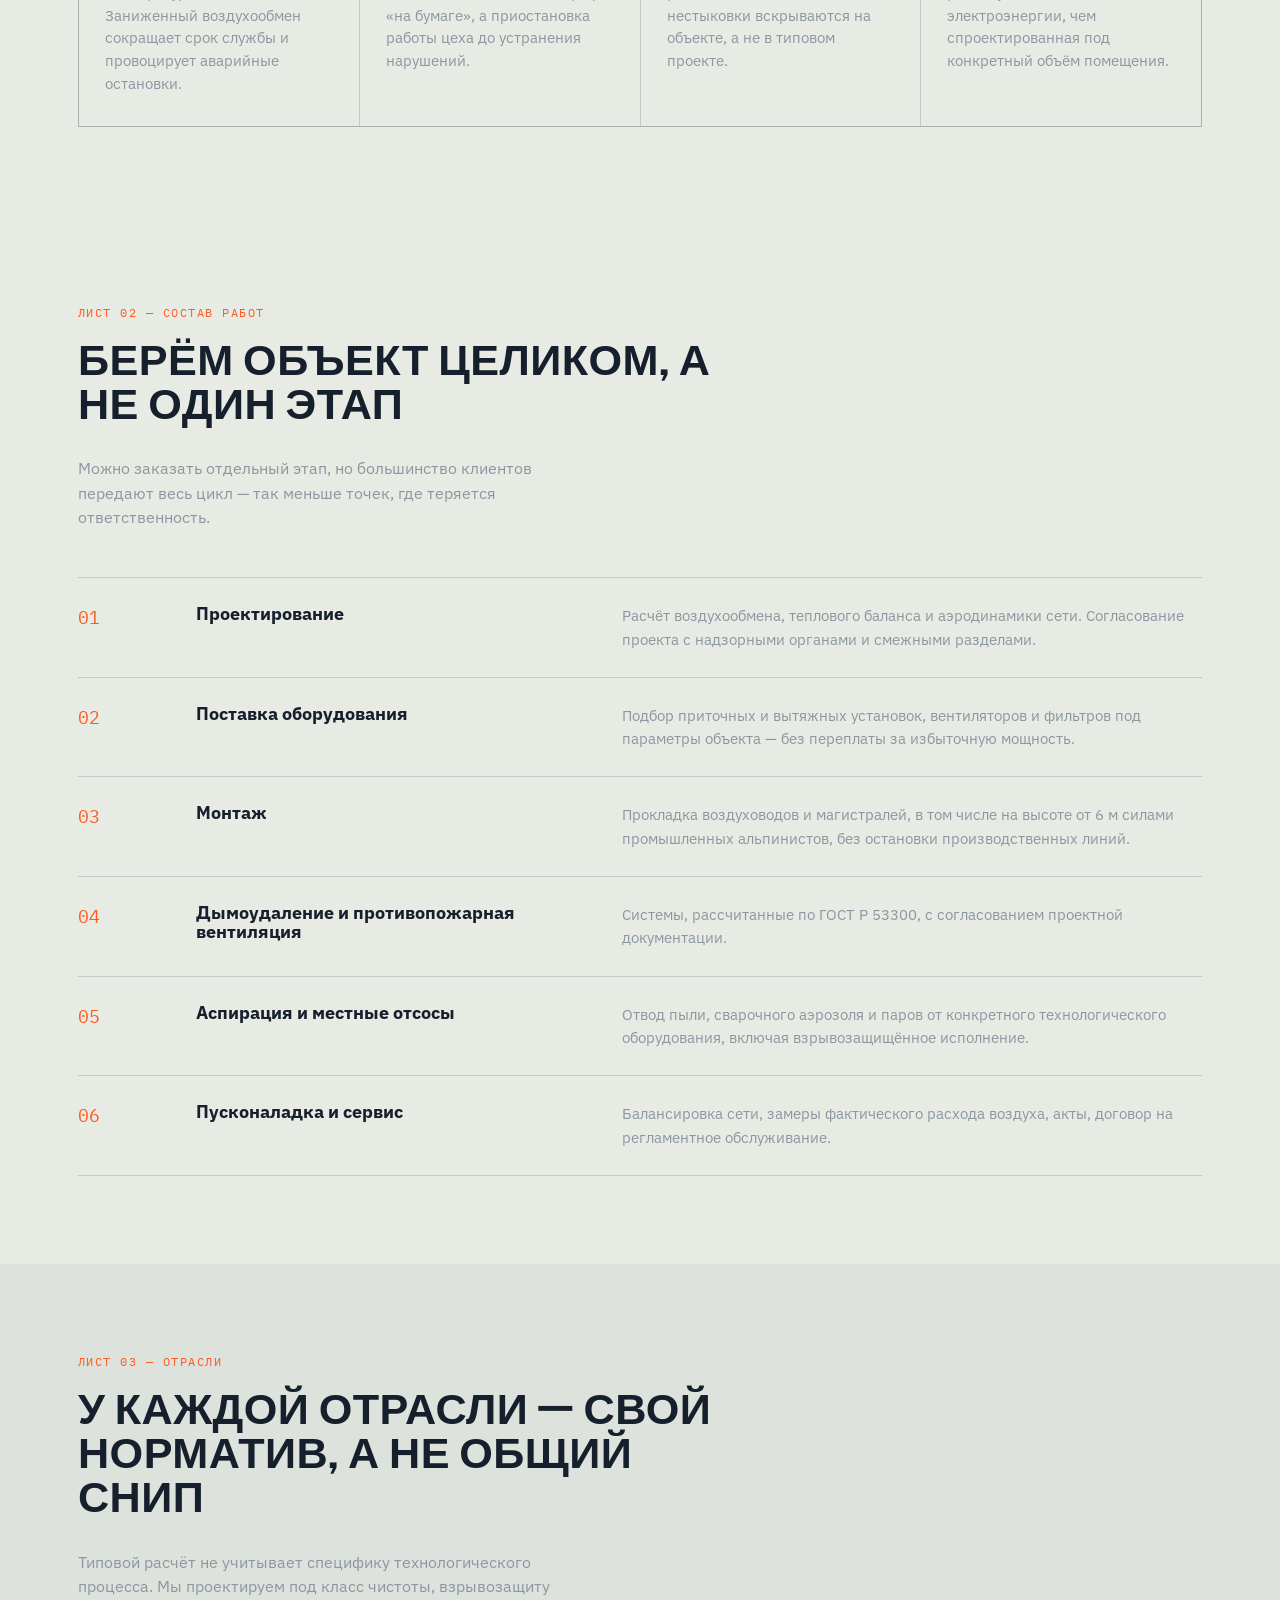
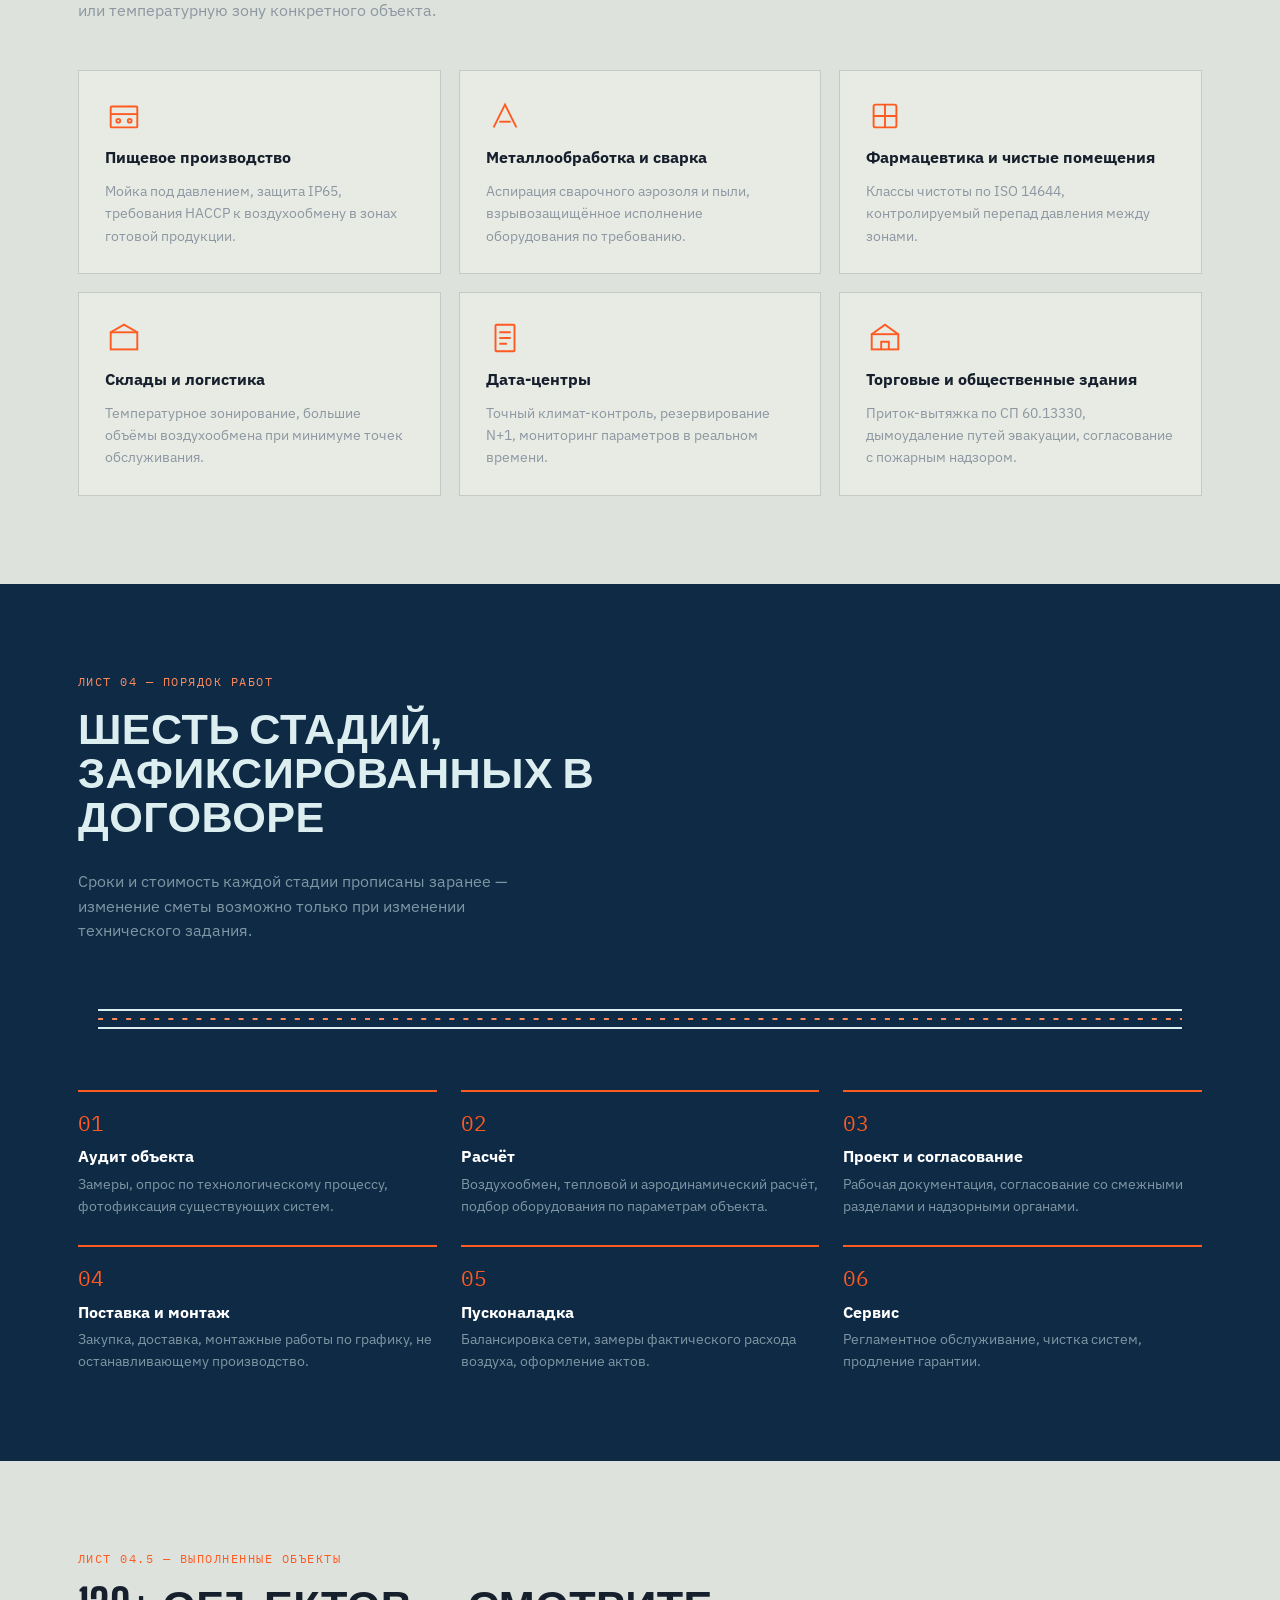
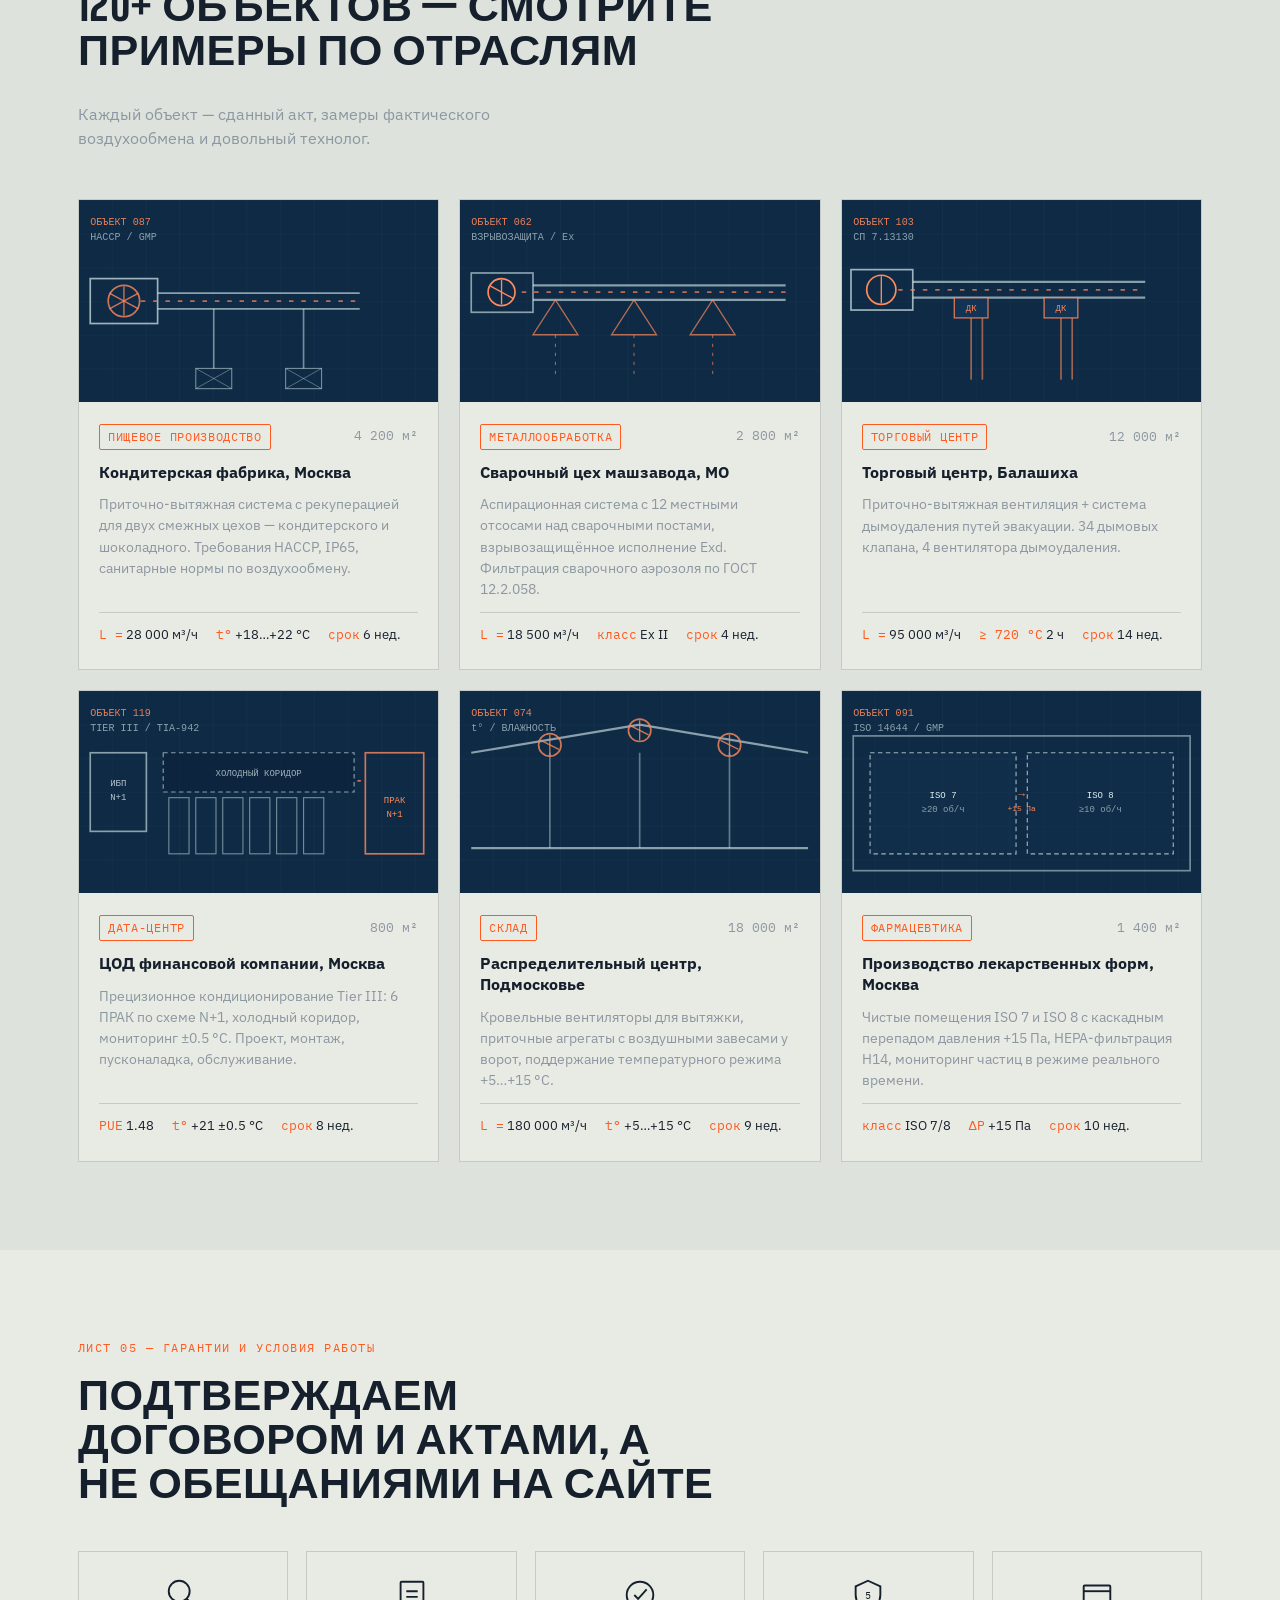
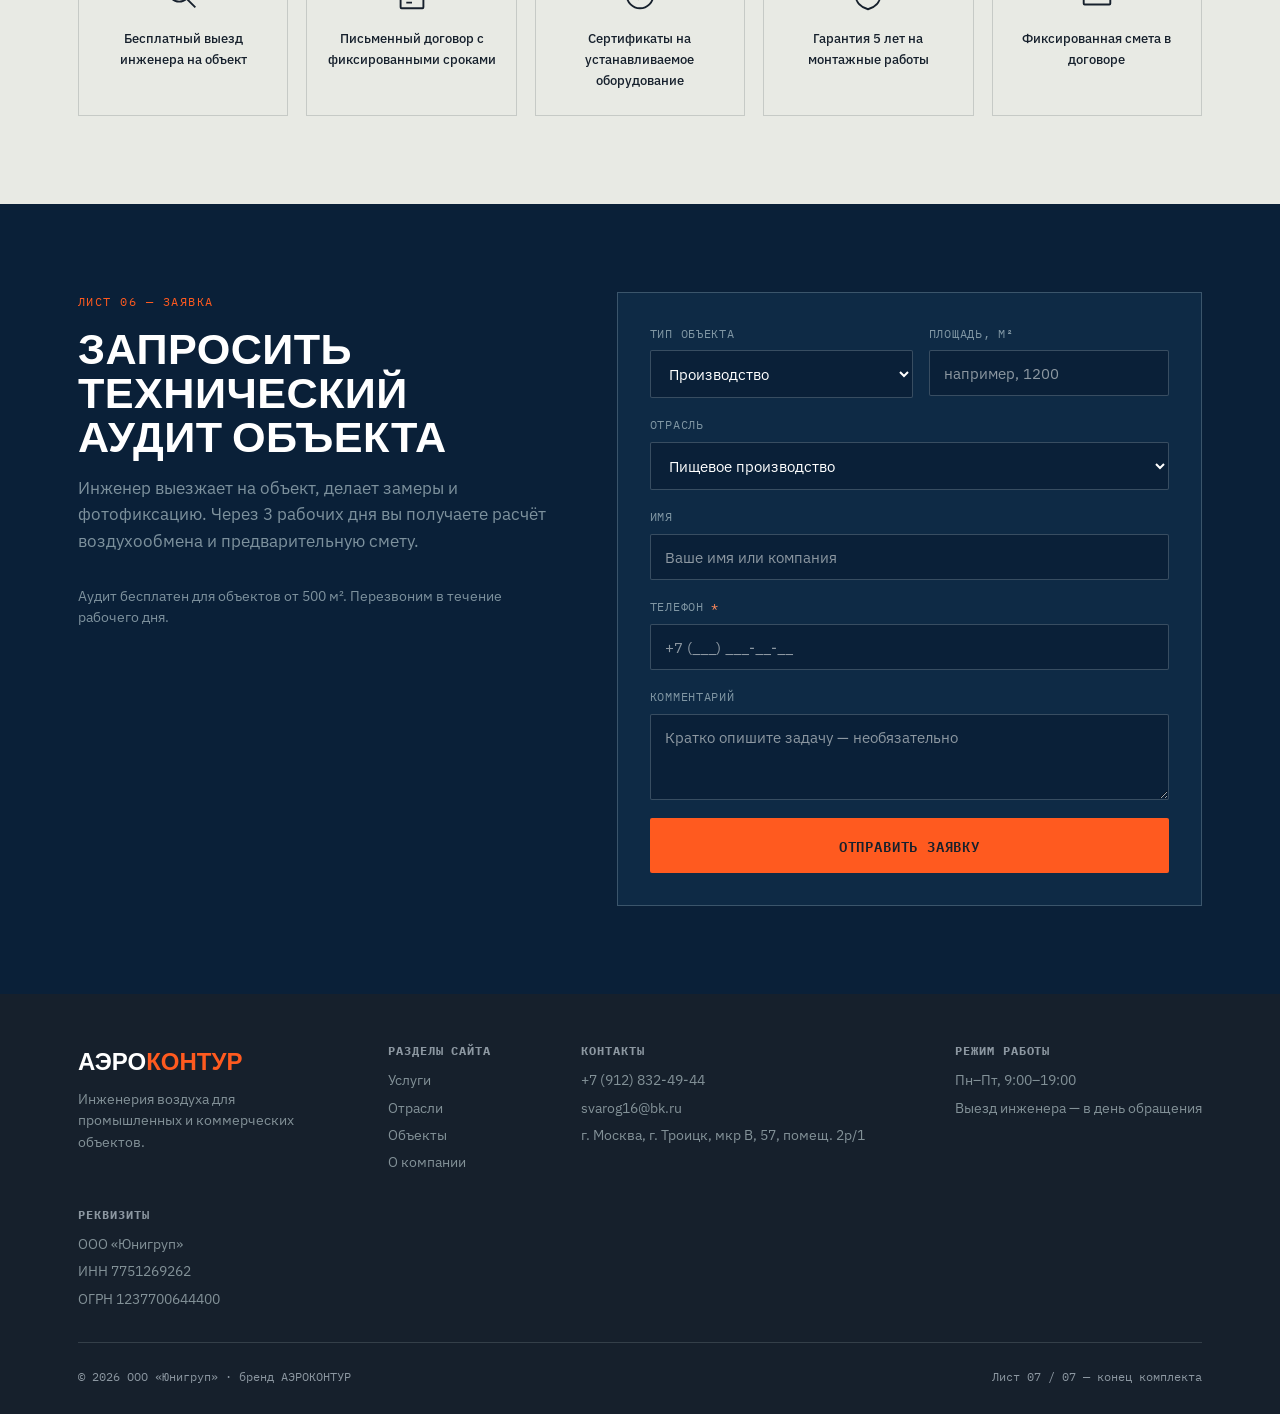
==== commit 268c84a8: "убраны СРО и МЧС, обновлена шапка и контакты убраны СРО и МЧС, обновлена шапка и контакты" ====
--- a/index.html
+++ b/index.html
@@ -3,7 +3,7 @@
 <head>
   <meta charset="UTF-8">
   <meta name="viewport" content="width=device-width, initial-scale=1.0">
-  <meta name="description" content="АЭРОКОНТУР — монтаж промышленной и коммерческой вентиляции под ключ в Москве. Проектирование, монтаж, пусконаладка, сервис. Допуск СРО и МЧС. Гарантия 5 лет.">
+  <meta name="description" content="АЭРОКОНТУР — монтаж промышленной и коммерческой вентиляции под ключ в Москве. Проектирование, монтаж, пусконаладка, сервис. Гарантия 5 лет.">
   <meta name="keywords" content="монтаж вентиляции, промышленная вентиляция, коммерческая вентиляция, проектирование вентиляции, дымоудаление, аспирация, вентиляция под ключ, Москва">
   <meta name="robots" content="index, follow">
   <meta name="author" content="АЭРОКОНТУР">
@@ -14,7 +14,7 @@
   <meta property="og:type"        content="website">
   <meta property="og:url"         content="https://ekimov450170.github.io/aerokontur/">
   <meta property="og:title"       content="АЭРОКОНТУР — промышленная и коммерческая вентиляция под ключ">
-  <meta property="og:description" content="Проектируем и монтируем системы вентиляции для производств, складов, торговых центров и дата-центров. 15 лет опыта. Допуск СРО и МЧС. Гарантия 5 лет.">
+  <meta property="og:description" content="Проектируем и монтируем системы вентиляции для производств, складов, торговых центров и дата-центров. 15 лет опыта. Гарантия 5 лет.">
   <meta property="og:image"       content="https://ekimov450170.github.io/aerokontur/assets/images/og.png">
   <meta property="og:image:width"  content="1200">
   <meta property="og:image:height" content="630">
@@ -33,14 +33,16 @@
     "@context": "https://schema.org",
     "@type": "LocalBusiness",
     "name": "АЭРОКОНТУР",
+    "legalName": "ООО «Юнигруп»",
+    "taxID": "7751269262",
     "description": "Монтаж промышленной и коммерческой вентиляции под ключ в Москве. Проектирование, монтаж, пусконаладка, сервис.",
     "url": "https://ekimov450170.github.io/aerokontur/",
-    "telephone": "+74952201407",
-    "email": "info@aerokontur.ru",
+    "telephone": "+79128324944",
+    "email": "svarog16@bk.ru",
     "address": {
       "@type": "PostalAddress",
-      "streetAddress": "Дербеневская наб., 7",
-      "addressLocality": "Москва",
+      "streetAddress": "мкр В, 57, помещ. 2р/1",
+      "addressLocality": "г. Троицк, Москва",
       "addressCountry": "RU"
     },
     "openingHoursSpecification": {
@@ -75,7 +77,7 @@
         <a href="#contact">Контакты</a>
       </nav>
       <div class="header-right">
-        <a class="header-phone mono" href="tel:+74952201407">+7 (495) 220-14-07</a>
+        <a class="header-phone mono" href="tel:+79128324944">+7 (912) 832-49-44</a>
         <a class="btn btn--ghost-light" href="#contact">Заявка на аудит</a>
         <button class="nav-toggle" id="navToggle" aria-label="Открыть меню" aria-expanded="false">
           <span></span><span></span><span></span>
@@ -153,7 +155,7 @@
           <span class="sep">·</span>
           <span><b>120+</b> сданных объектов</span>
           <span class="sep">·</span>
-          <span>Допуск <b>СРО</b> на проектирование и монтаж</span>
+          <span>Договор с фиксированной сметой</span>
           <span class="sep">·</span>
           <span>Гарантия <b>5 лет</b> на монтажные работы</span>
         </div>
@@ -178,7 +180,7 @@
           </div>
           <div class="pain-card">
             <span class="num mono">02</span>
-            <h3>Предписания Роспотребнадзора и МЧС</h3>
+            <h3>Предписания надзорных органов</h3>
             <p>Несоответствие СП 60.13330 и нормам пожарной безопасности — это не штраф «на бумаге», а приостановка работы цеха до устранения нарушений.</p>
           </div>
           <div class="pain-card">
@@ -224,7 +226,7 @@
           <div class="spec-row">
             <span class="id mono">04</span>
             <h3>Дымоудаление и противопожарная вентиляция</h3>
-            <p>Системы, рассчитанные по ГОСТ Р 53300. Монтаж с допуском МЧС.</p>
+            <p>Системы, рассчитанные по ГОСТ Р 53300, с согласованием проектной документации.</p>
           </div>
           <div class="spec-row">
             <span class="id mono">05</span>
@@ -431,7 +433,7 @@
                 <line x1="205" y1="105" x2="205" y2="160" stroke="#FF8A5C" stroke-width="1.5" opacity="0.6"/>
                 <path d="M50 80 H270" fill="none" stroke="#FF8A5C" stroke-width="1.5" stroke-dasharray="4 7" opacity="0.7"/>
                 <text x="10" y="22" font-family="monospace" font-size="9" fill="#FF8A5C" opacity="0.9">ОБЪЕКТ 103</text>
-                <text x="10" y="36" font-family="monospace" font-size="9" fill="rgba(220,238,240,0.6)">СП 7.13130 / МЧС</text>
+                <text x="10" y="36" font-family="monospace" font-size="9" fill="rgba(220,238,240,0.6)">СП 7.13130</text>
               </svg>
             </div>
             <div class="project-card__body">
@@ -440,7 +442,7 @@
                 <span class="project-area mono">12 000 м²</span>
               </div>
               <h3>Торговый центр, Балашиха</h3>
-              <p>Приточно-вытяжная вентиляция + система дымоудаления путей эвакуации. 34 дымовых клапана, 4 вентилятора дымоудаления, согласование с МЧС.</p>
+              <p>Приточно-вытяжная вентиляция + система дымоудаления путей эвакуации. 34 дымовых клапана, 4 вентилятора дымоудаления.</p>
               <ul class="project-specs">
                 <li><span class="mono">L =</span> 95 000 м³/ч</li>
                 <li><span class="mono">≥ 720 °С</span> 2 ч</li>
@@ -581,18 +583,18 @@
       <div class="wrap">
         <div class="section__head">
           <div>
-            <span class="eyebrow">Лист 05 — допуски и гарантии</span>
-            <h2 class="section-title">Подтверждаем документами, а не обещаниями на сайте</h2>
+            <span class="eyebrow">Лист 05 — гарантии и условия работы</span>
+            <h2 class="section-title">Подтверждаем договором и актами, а не обещаниями на сайте</h2>
           </div>
         </div>
         <div class="trust-grid">
           <div class="trust-badge">
-            <svg viewBox="0 0 40 40" fill="none" stroke="#16202C" stroke-width="2" aria-hidden="true"><path d="M20 4L34 10V20C34 28 28 33 20 36C12 33 6 28 6 20V10L20 4Z"/></svg>
-            <p>Допуск СРО на проектирование и монтаж</p>
+            <svg viewBox="0 0 40 40" fill="none" stroke="#16202C" stroke-width="2" aria-hidden="true"><circle cx="16" cy="16" r="11"/><line x1="24" y1="24" x2="33" y2="33"/></svg>
+            <p>Бесплатный выезд инженера на объект</p>
           </div>
           <div class="trust-badge">
             <svg viewBox="0 0 40 40" fill="none" stroke="#16202C" stroke-width="2" aria-hidden="true"><rect x="8" y="6" width="24" height="28" rx="1"/><path d="M14 16H26M14 22H26M14 28H20"/></svg>
-            <p>Допуск МЧС на системы дымоудаления</p>
+            <p>Письменный договор с фиксированными сроками</p>
           </div>
           <div class="trust-badge">
             <svg viewBox="0 0 40 40" fill="none" stroke="#16202C" stroke-width="2" aria-hidden="true"><circle cx="20" cy="20" r="14"/><path d="M14 20L18 24L27 14"/></svg>
@@ -691,9 +693,9 @@
         </div>
         <div class="footer-col">
           <h4>Контакты</h4>
-          <p><a href="tel:+74952201407">+7 (495) 220-14-07</a></p>
-          <p><a href="mailto:info@aerokontur.ru">info@aerokontur.ru</a></p>
-          <p>Москва, Дербеневская наб., 7</p>
+          <p><a href="tel:+79128324944">+7 (912) 832-49-44</a></p>
+          <p><a href="mailto:svarog16@bk.ru">svarog16@bk.ru</a></p>
+          <p>г. Москва, г. Троицк, мкр В, 57, помещ. 2р/1</p>
         </div>
         <div class="footer-col">
           <h4>Режим работы</h4>
@@ -701,13 +703,14 @@
           <p>Выезд инженера — в день обращения</p>
         </div>
         <div class="footer-col">
-          <h4>Документы</h4>
-          <p>СРО № 0123.45-2011</p>
-          <p>Допуск МЧС № 77-Б/00321</p>
+          <h4>Реквизиты</h4>
+          <p>ООО «Юнигруп»</p>
+          <p>ИНН 7751269262</p>
+          <p>ОГРН 1237700644400</p>
         </div>
       </div>
       <div class="footer-bottom">
-        <span>© 2026 АЭРОКОНТУР</span>
+        <span>© 2026 ООО «Юнигруп» · бренд АЭРОКОНТУР</span>
         <span class="mono">Лист 07 / 07 — конец комплекта</span>
       </div>
     </div>
@@ -715,7 +718,7 @@
 
   <!-- Mobile sticky CTA -->
   <div class="mobile-cta" id="mobileCta">
-    <a class="phone mono" href="tel:+74952201407">+7 (495) 220-14-07</a>
+    <a class="phone mono" href="tel:+79128324944">+7 (912) 832-49-44</a>
     <a class="btn btn--primary" href="#contact">Заявка на аудит</a>
   </div>
 
--- a/css/style.css
+++ b/css/style.css
@@ -86,6 +86,7 @@
   border: 2px solid transparent;
   cursor: pointer;
   white-space: nowrap;
+  white-space: nowrap;
   transition: transform .15s ease, opacity .15s ease, background .15s ease;
 }
 .btn:hover { transform: translateY(-2px); }
@@ -169,26 +170,29 @@
   font-size: 1.5rem;
   text-transform: uppercase;
   flex-shrink: 0;
+  white-space: nowrap;
 }
 .logo span { color: var(--orange); }
 
 .nav-links {
   display: flex;
-  gap: 28px;
-  font-family: var(--font-mono);
-  font-size: .82rem;
-  letter-spacing: .04em;
-  text-transform: uppercase;
+  gap: 22px;
+  font-family: var(--font-mono);
+  font-size: .8rem;
+  letter-spacing: .03em;
+  text-transform: uppercase;
+  flex-shrink: 0;
 }
 .nav-links a {
   padding: 6px 0;
   border-bottom: 2px solid transparent;
   transition: border-color .15s;
+  white-space: nowrap;
 }
 .nav-links a:hover { border-bottom-color: var(--orange); }
 
-.header-right { display: flex; align-items: center; gap: 18px; }
-.header-phone { font-family: var(--font-mono); font-weight: 600; font-size: .95rem; }
+.header-right { display: flex; align-items: center; gap: 18px; flex-shrink: 0; }
+.header-phone { font-family: var(--font-mono); font-weight: 600; font-size: .95rem; white-space: nowrap; }
 
 .nav-toggle {
   display: none;
@@ -449,8 +453,7 @@
   .spec-row p    { grid-column: 1 / -1; }
 }
 
-@media (max-width: 680px) {
-  .section { padding: 60px 0; }
+@media (max-width: 1180px) {
   .nav-links {
     position: absolute;
     top: 100%;
@@ -463,9 +466,13 @@
     overflow: hidden;
     transition: max-height .25s ease;
   }
-  .nav-links.is-open { max-height: 360px; }
-  .nav-links a { padding: 14px 28px; border-bottom: 1px solid var(--line); }
+  .nav-links.is-open { max-height: 420px; overflow-y: auto; }
+  .nav-links a { padding: 14px 28px; border-bottom: 1px solid var(--line); white-space: normal; }
   .nav-toggle  { display: flex; }
+}
+
+@media (max-width: 680px) {
+  .section { padding: 60px 0; }
   .header-phone { display: none; }
 
   .pains-grid    { grid-template-columns: 1fr; }
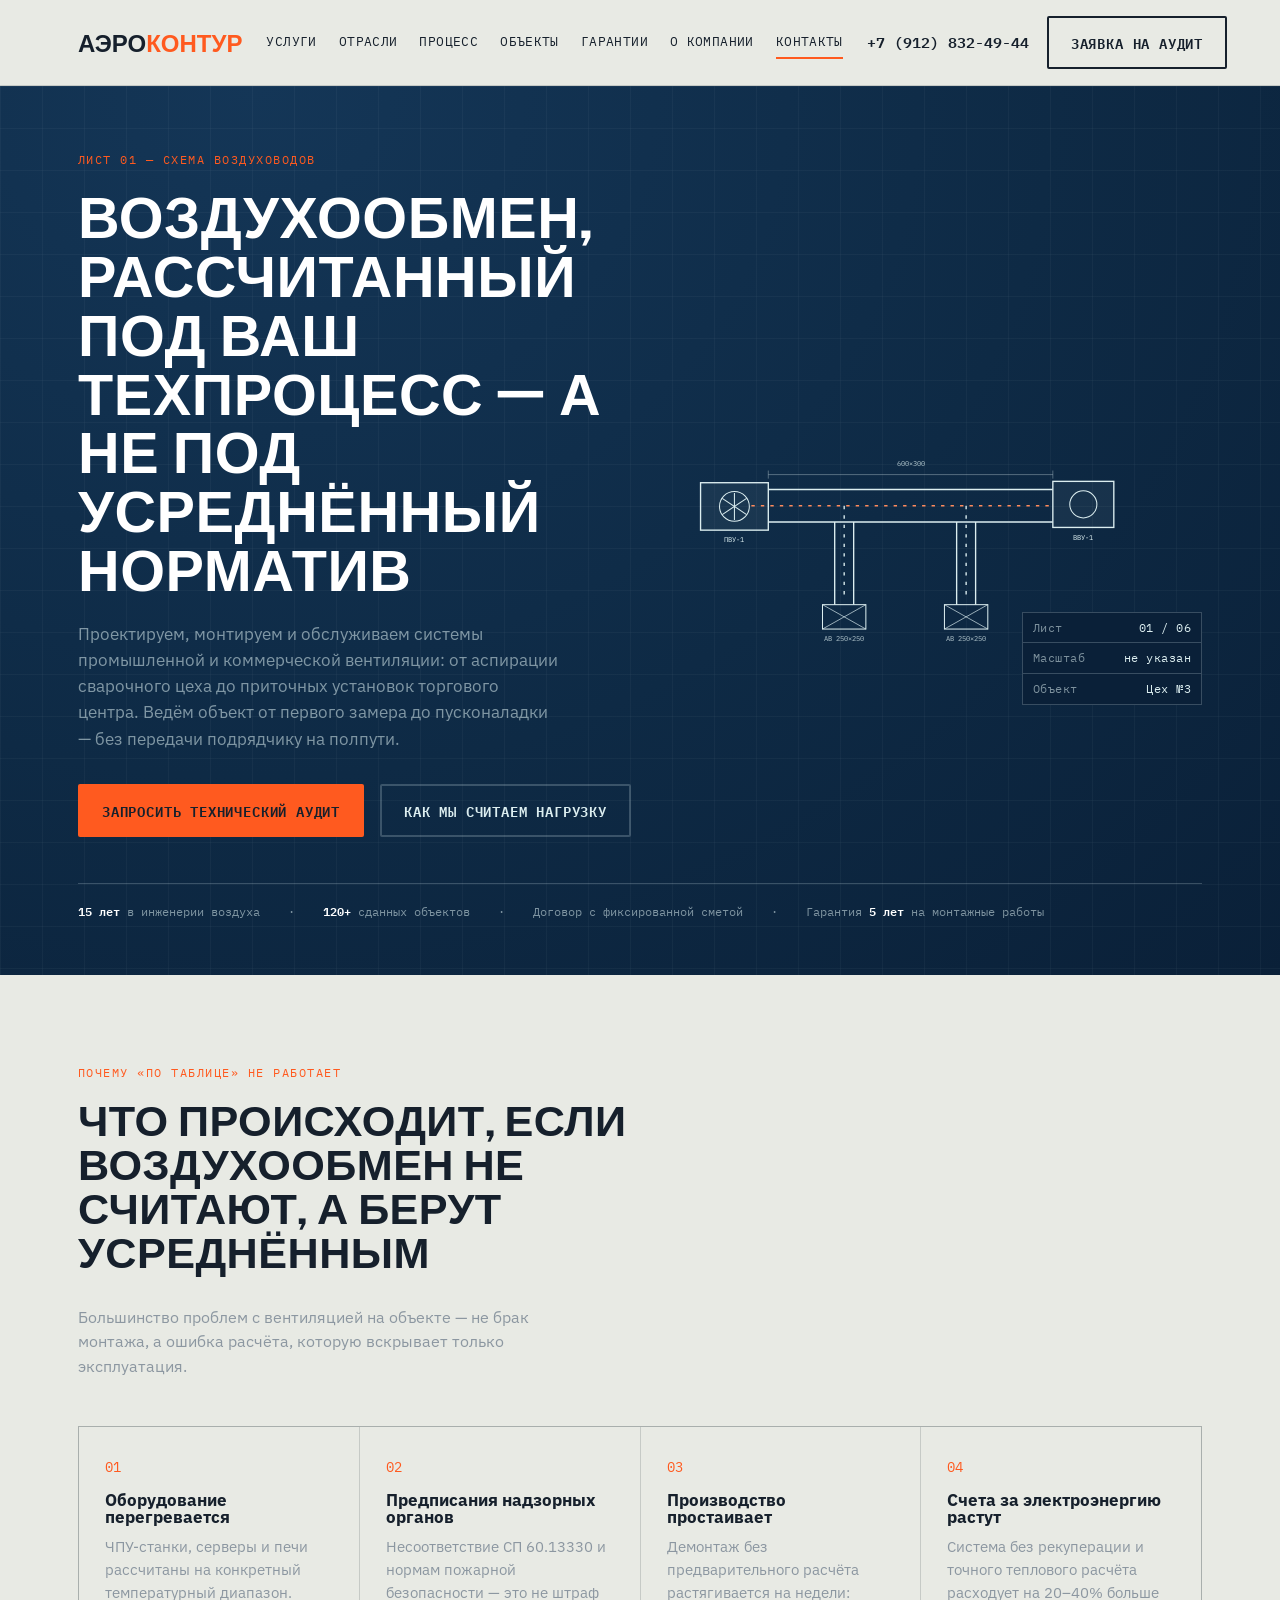
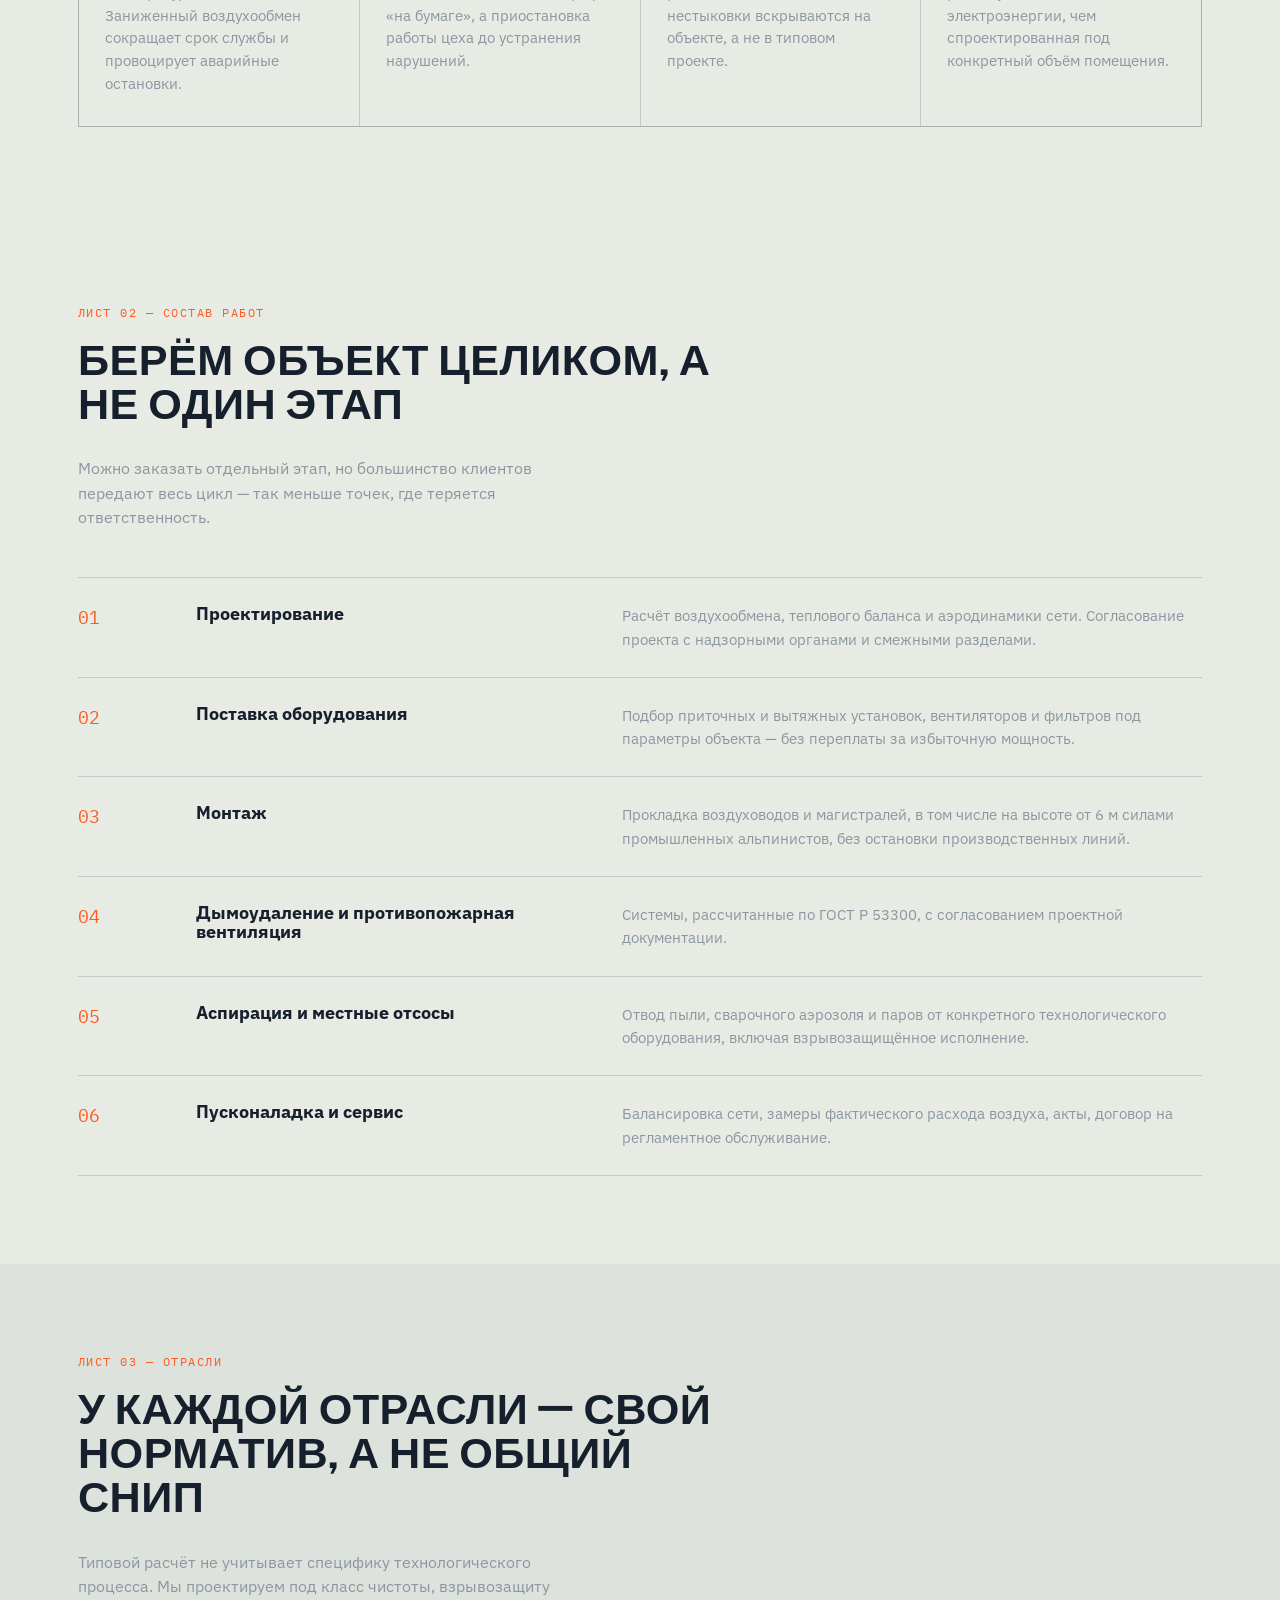
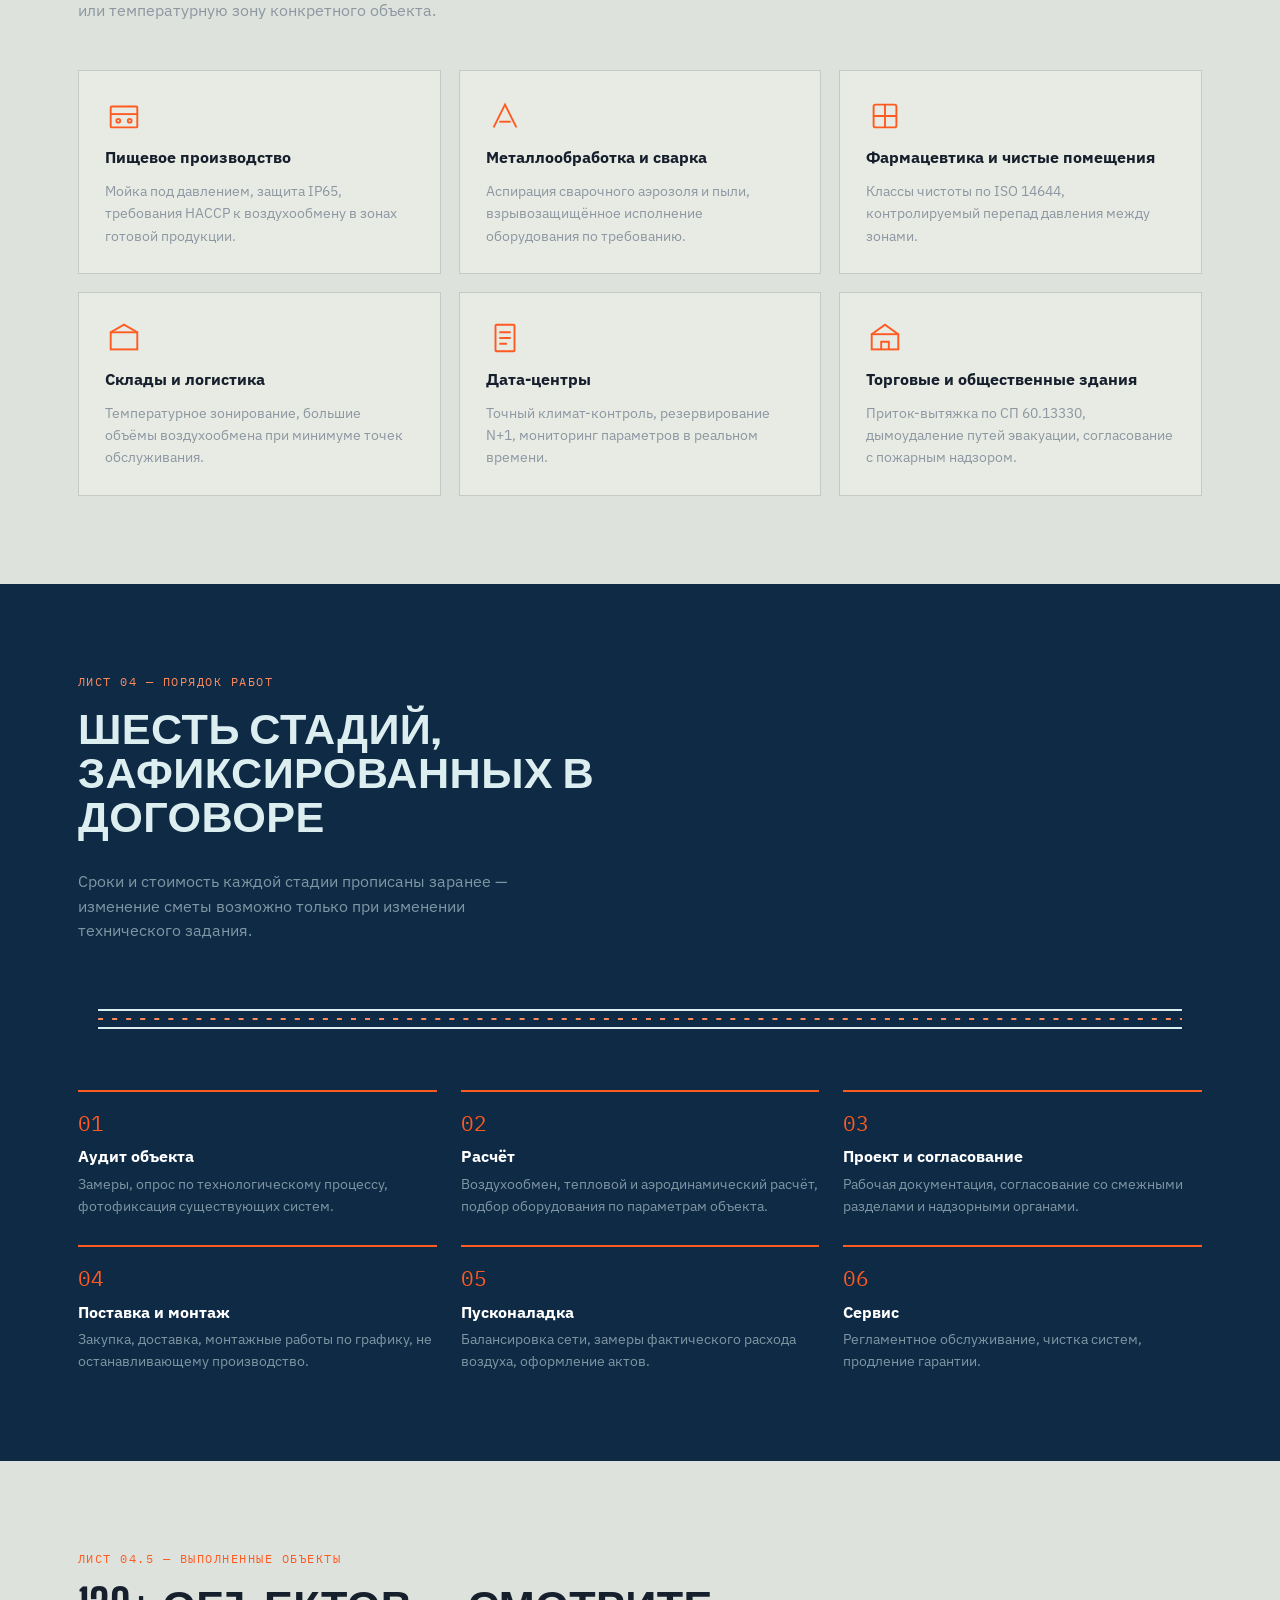
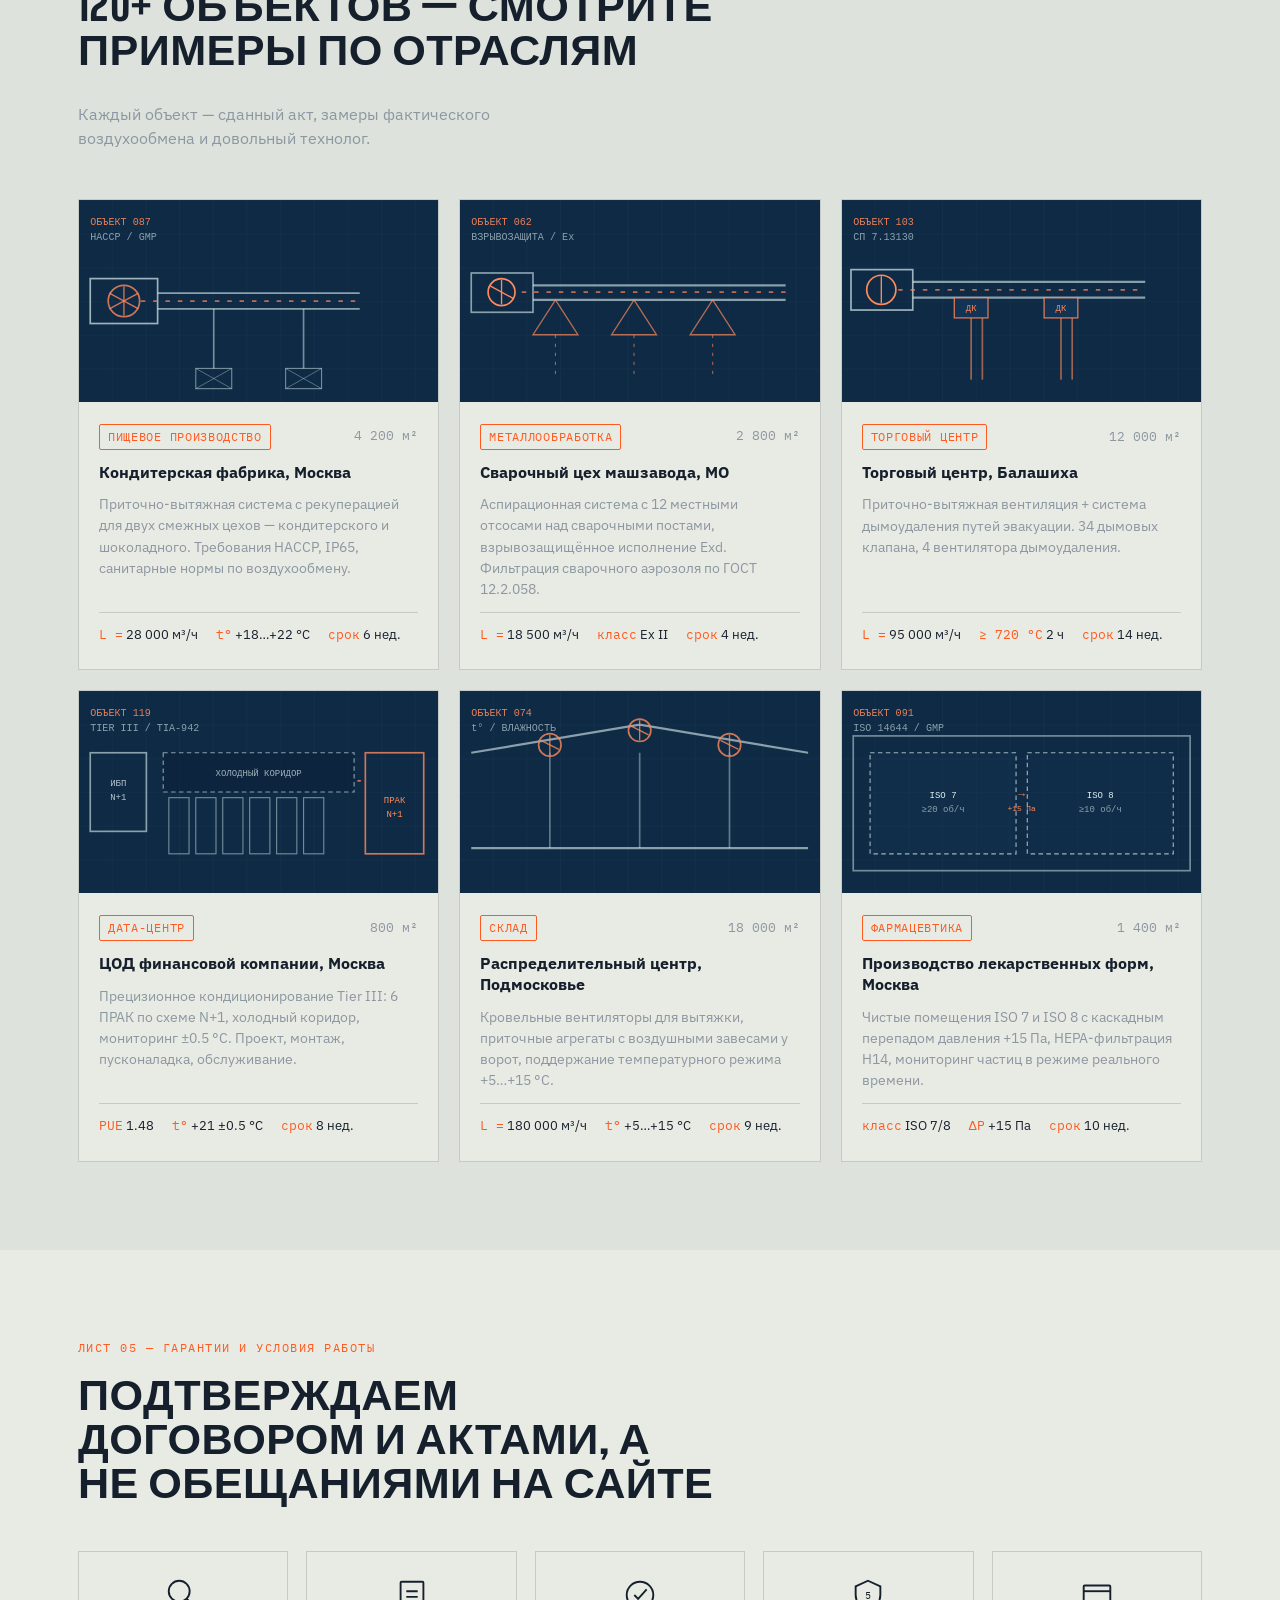
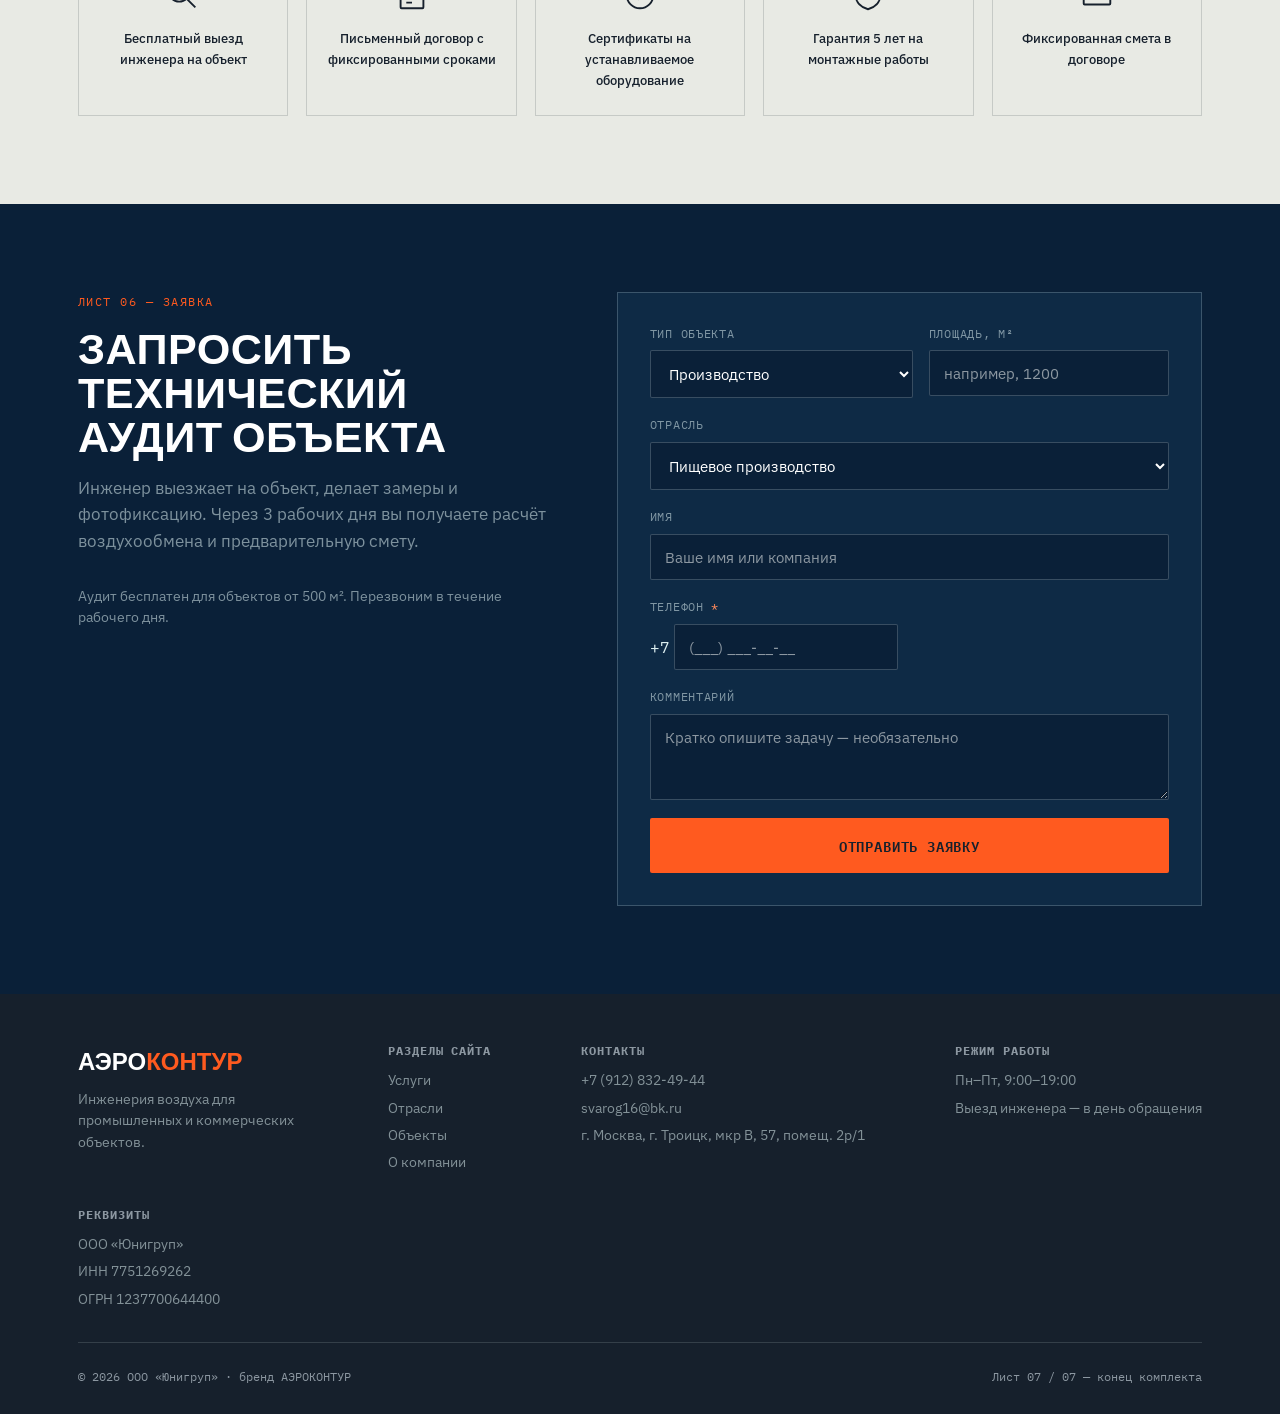
==== commit 932592c8: "Update index.html" ====
--- a/index.html
+++ b/index.html
@@ -660,7 +660,10 @@
               </div>
               <div class="field">
                 <label for="phone">Телефон <span class="req">*</span></label>
-                <input id="phone" name="phone" type="tel" placeholder="+7 (___) ___-__-__" required>
+                                <div class="phone-wrap">
+                                                    <span class="phone-prefix">+7</span>
+                                                    <input id="phone" name="phone" type="tel" inputmode="numeric" maxlength="10" placeholder="(___) ___-__-__" required>
+                                </div>
                 <span class="field-error" id="phoneError">Введите номер телефона</span>
               </div>
               <div class="field">
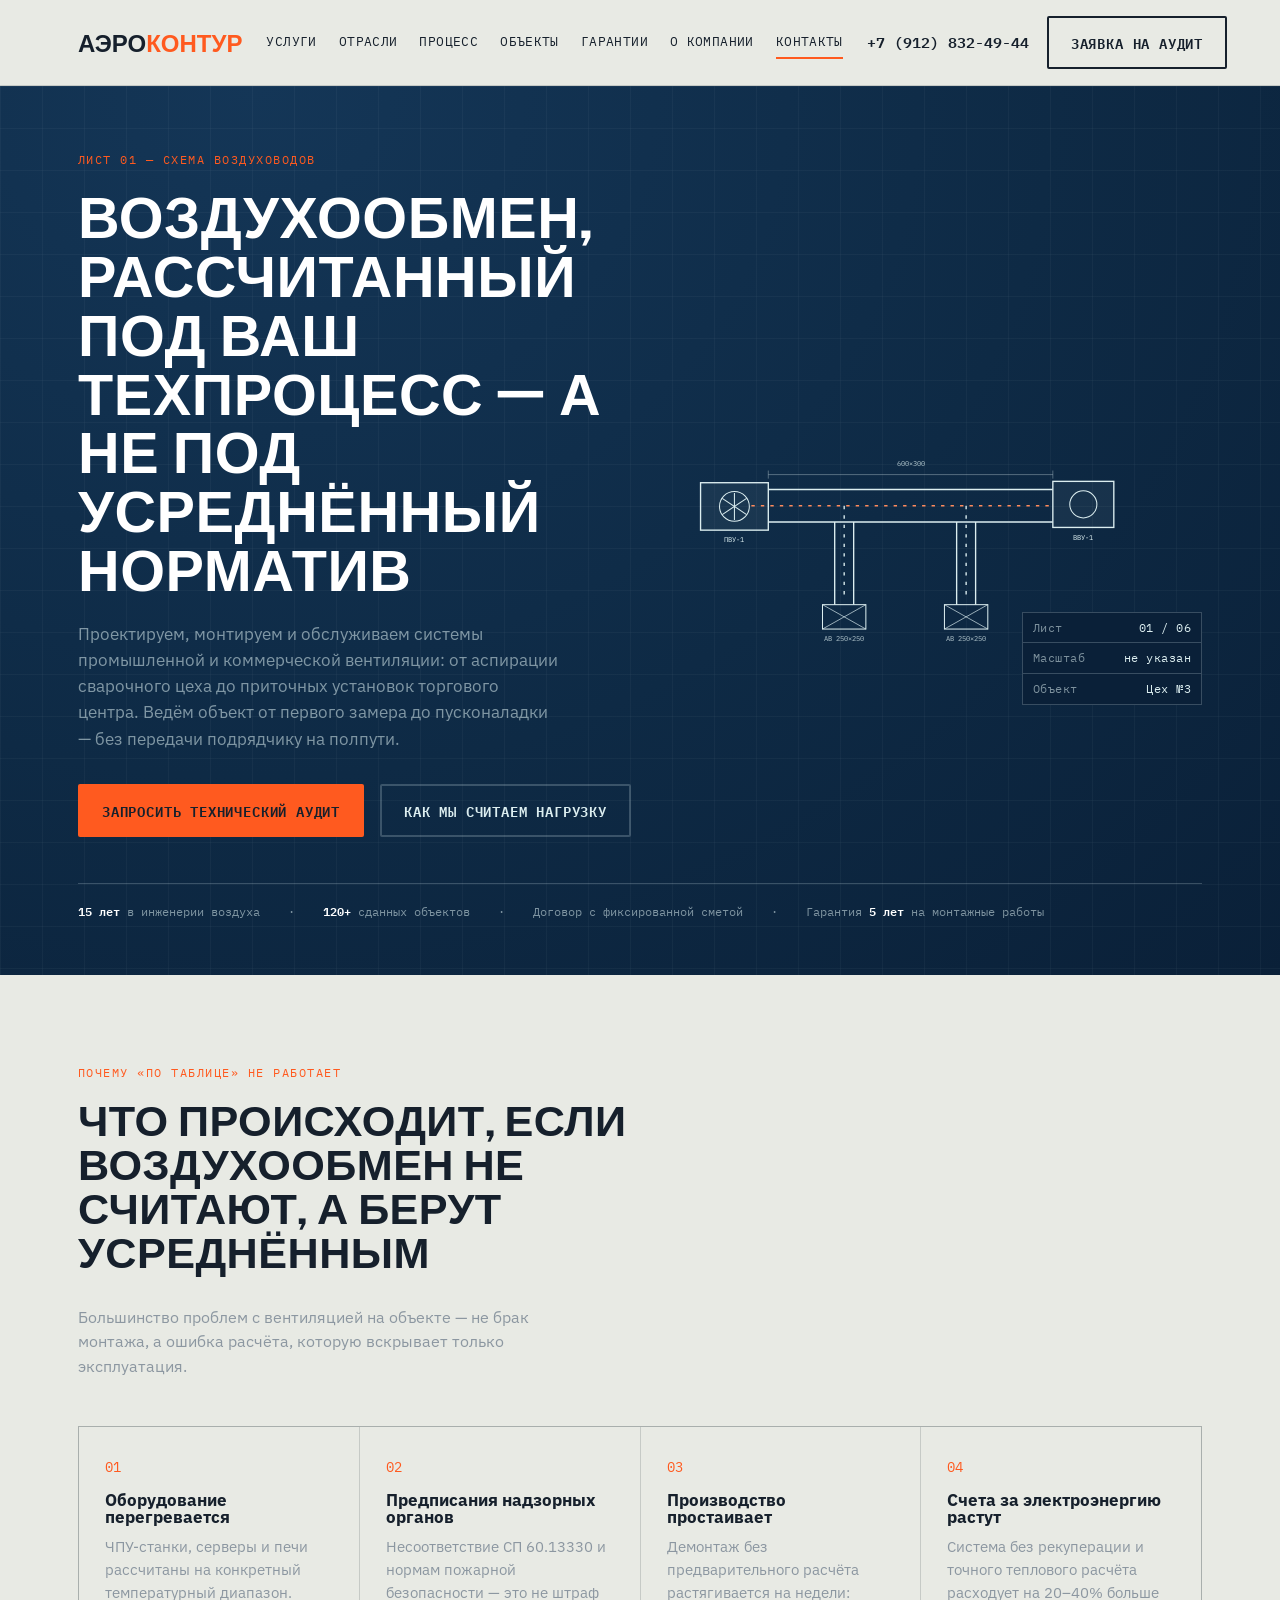
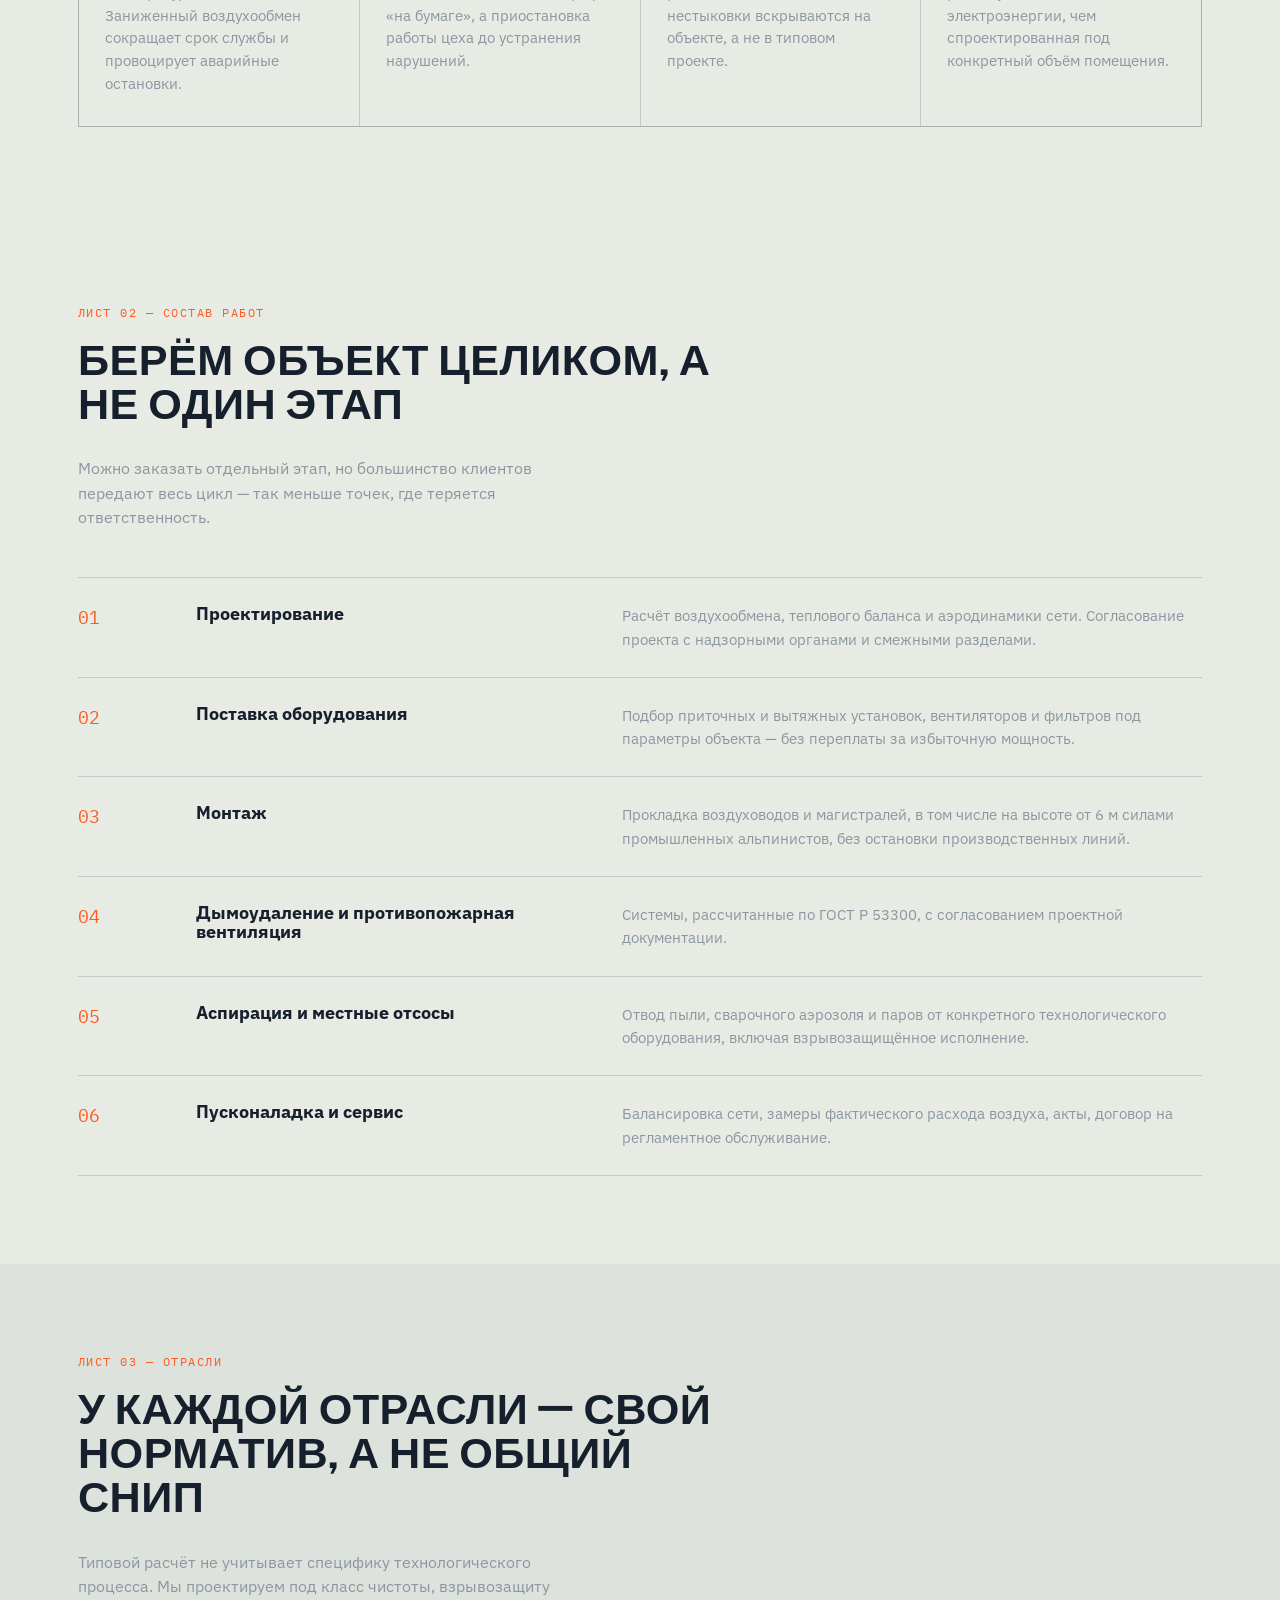
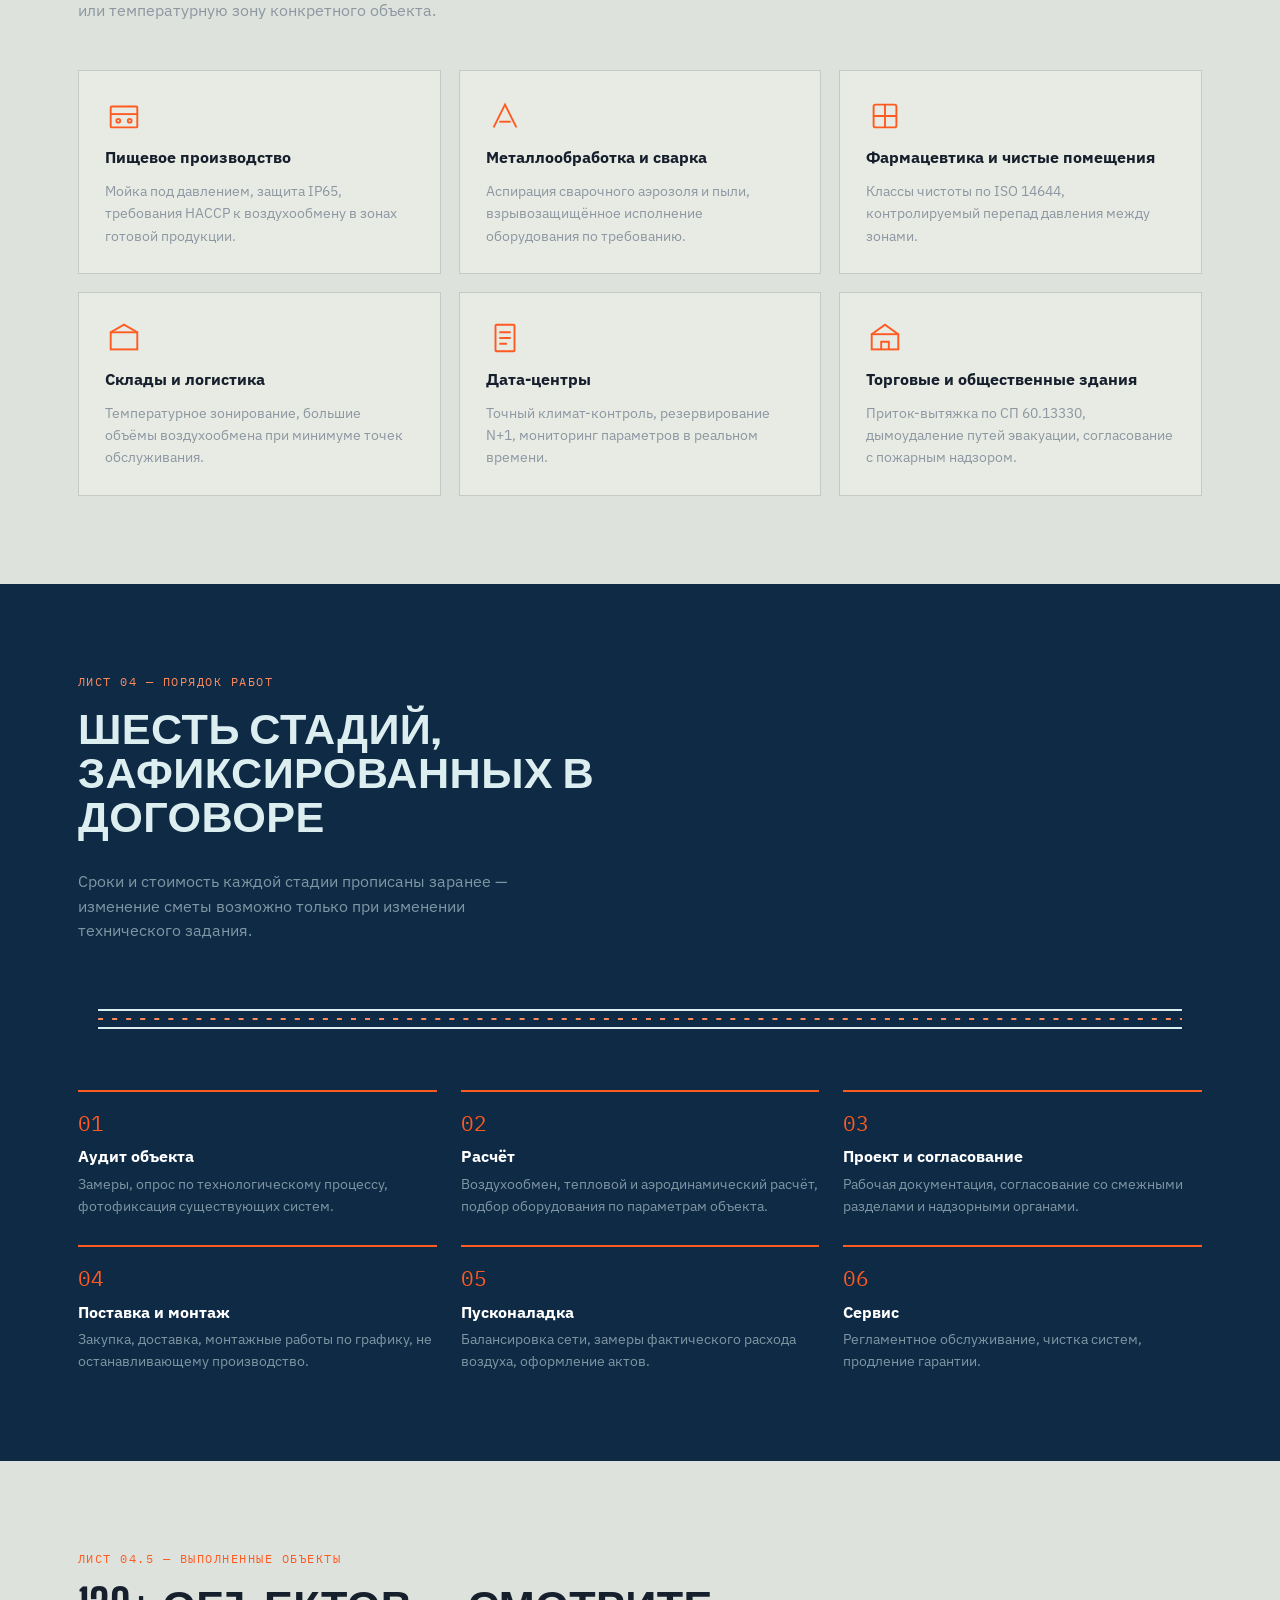
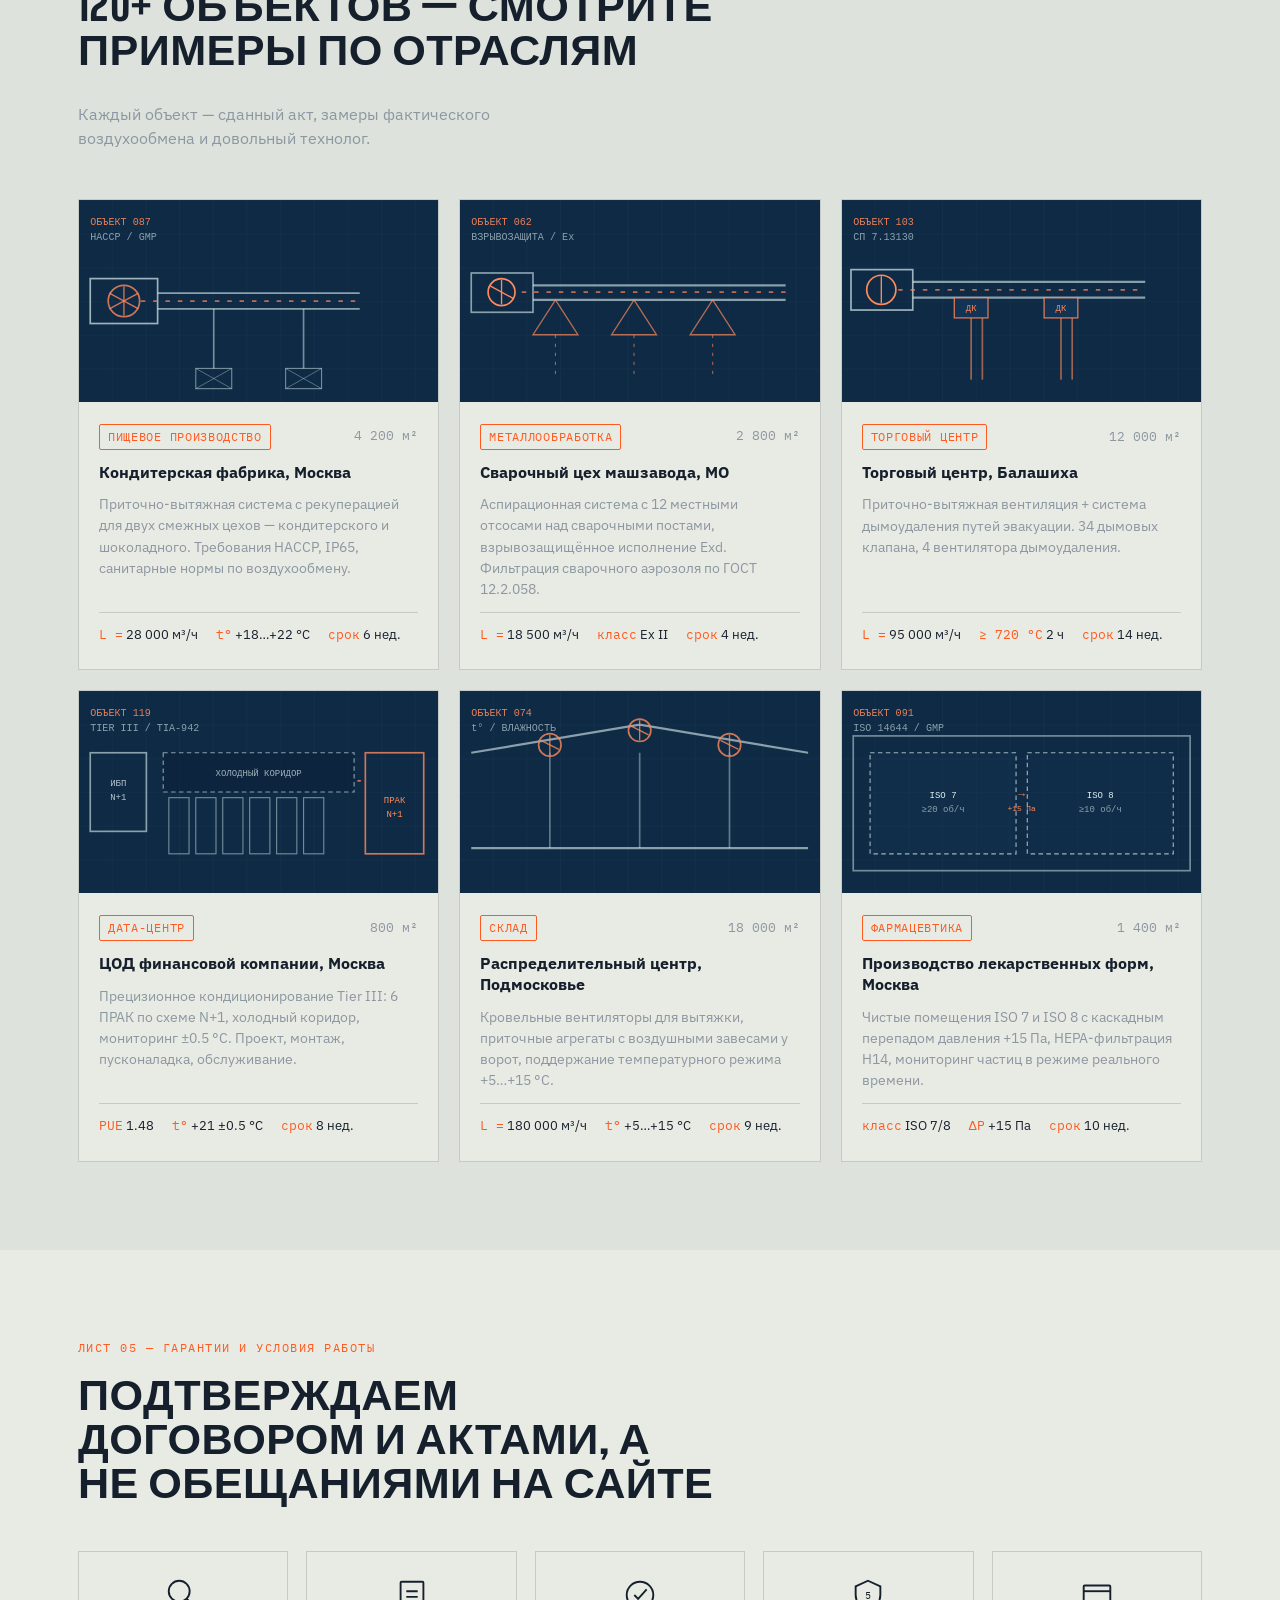
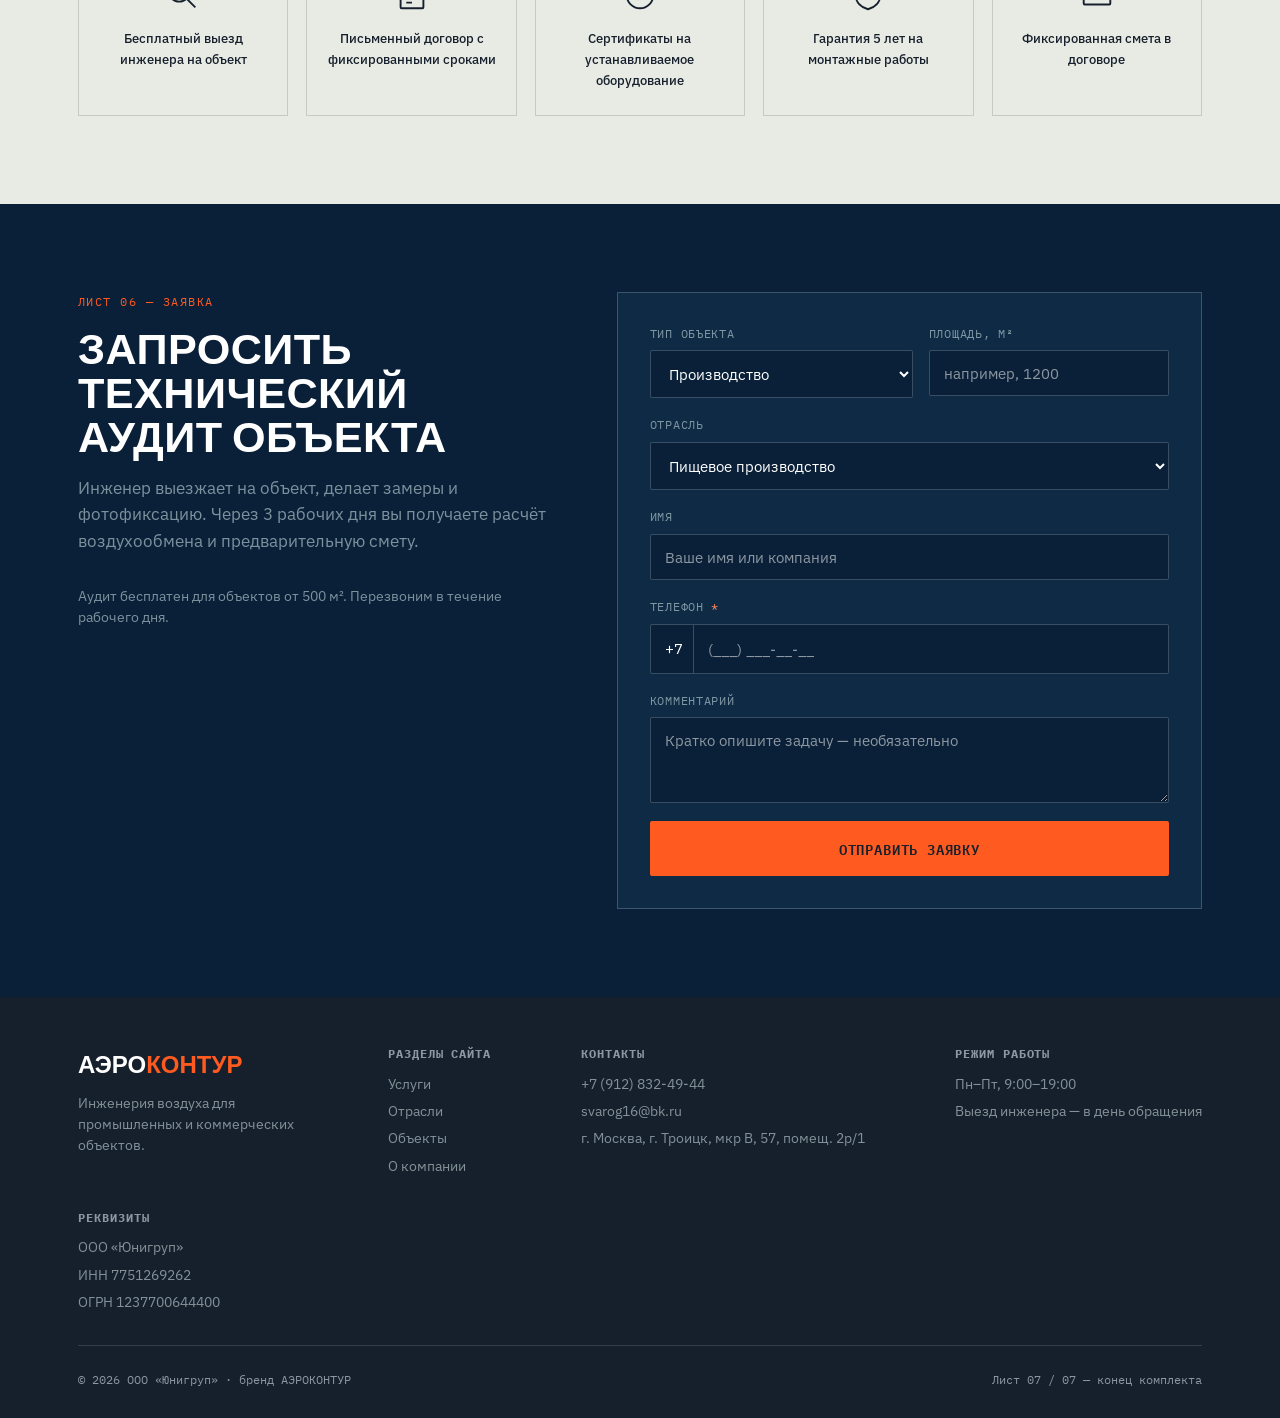
==== commit f95647aa: "Add Google Search Console meta tag" ====
--- a/index.html
+++ b/index.html
@@ -7,6 +7,7 @@
   <meta name="keywords" content="монтаж вентиляции, промышленная вентиляция, коммерческая вентиляция, проектирование вентиляции, дымоудаление, аспирация, вентиляция под ключ, Москва">
   <meta name="robots" content="index, follow">
   <meta name="author" content="АЭРОКОНТУР">
+    <meta name="google-site-verification" content="2WAFQeLefTyYnT-QVUbTJdqhRp_VWgnSNrmlalCVJrw" />
   <title>АЭРОКОНТУР — промышленная и коммерческая вентиляция под ключ в Москве</title>
   <link rel="canonical" href="https://ekimov450170.github.io/aerokontur/">
 
--- a/css/style.css
+++ b/css/style.css
@@ -574,3 +574,10 @@
 @media (max-width: 680px) {
   .projects-grid { grid-template-columns: 1fr; }
 }
+
+/* ── Phone field wrapper ──────────────────────────── */
+.phone-wrap { display: flex; align-items: stretch; }
+.phone-prefix { display: flex; align-items: center; padding: 12px 10px 12px 14px; background: var(--navy-deep); border: 1px solid var(--line-cyan); border-right: none; border-radius: var(--radius) 0 0 var(--radius); color: #fff; font-family: var(--font-body); font-size: .95rem; white-space: nowrap; }
+.phone-wrap input { border-radius: 0 var(--radius) var(--radius) 0; flex: 1; min-width: 0; }
+.phone-wrap input.is-invalid ~ .phone-prefix,
+.phone-wrap input.is-invalid { border-color: #e05555; }
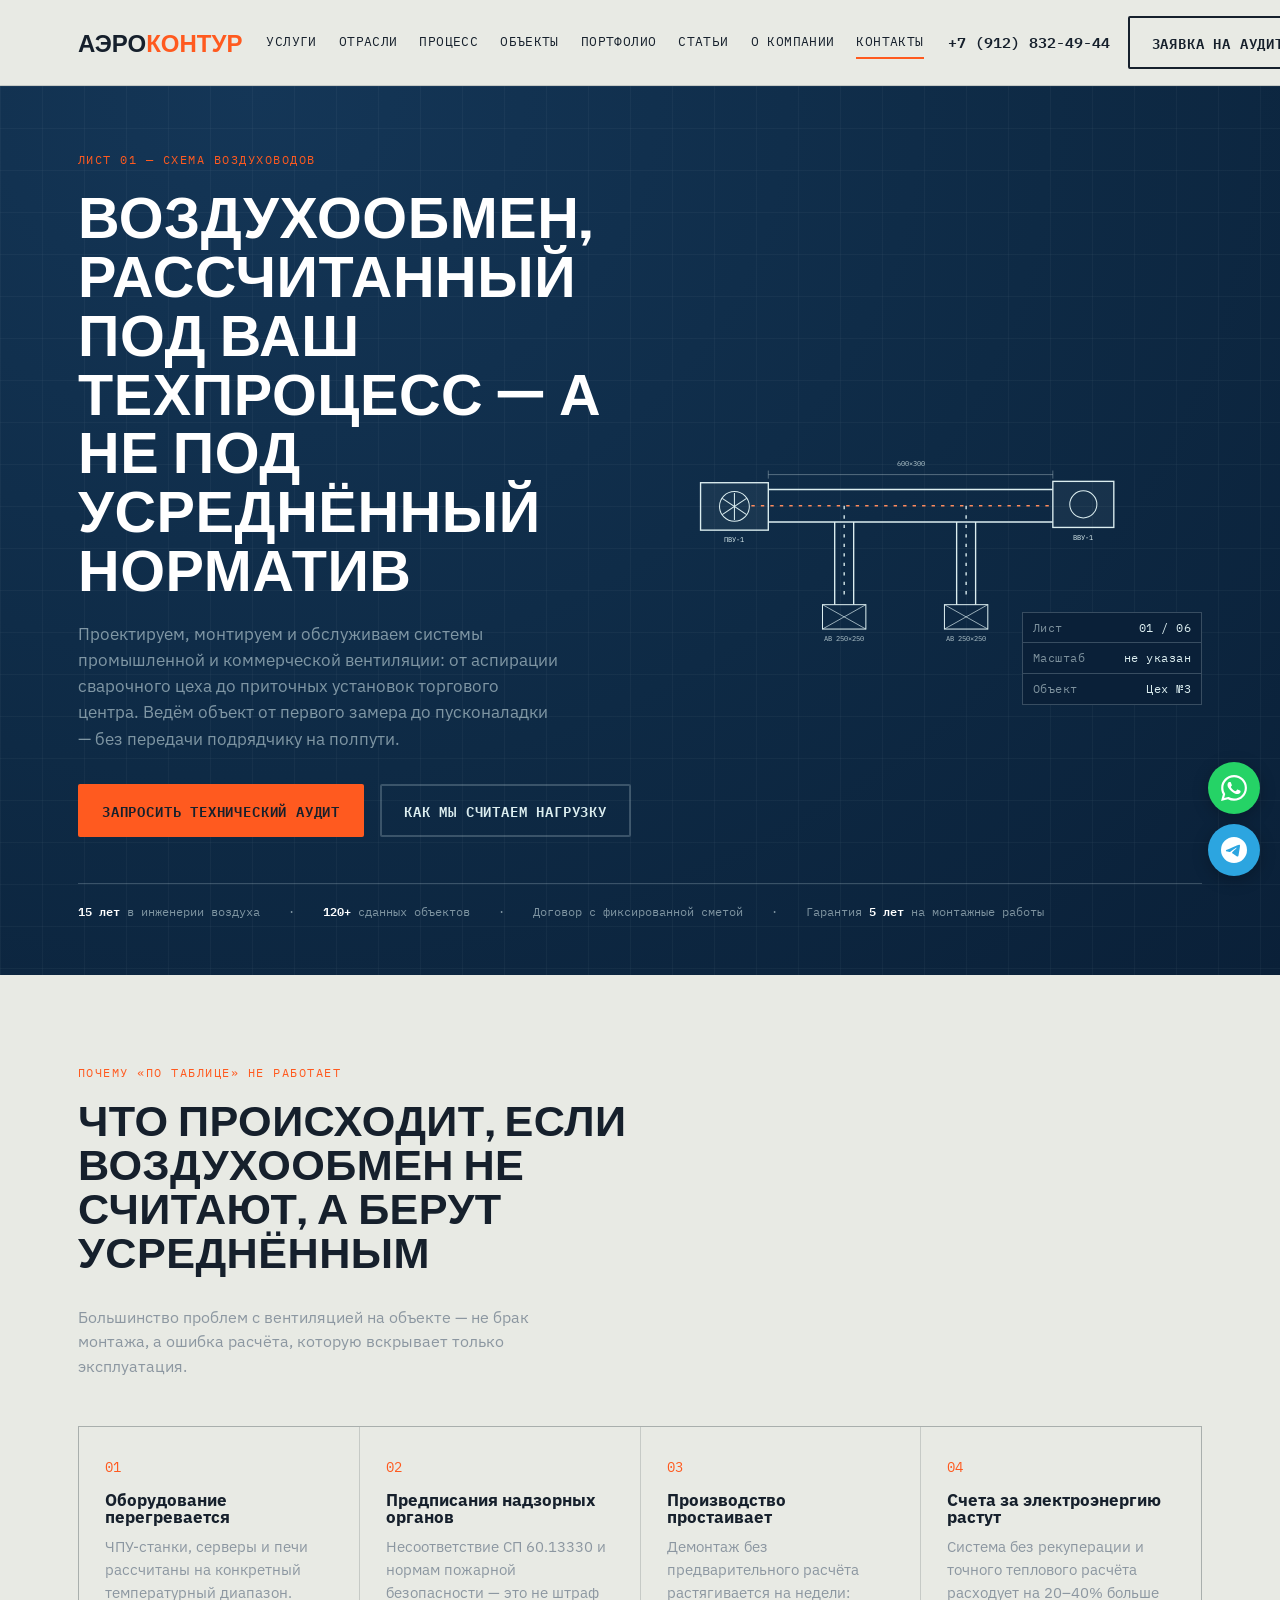
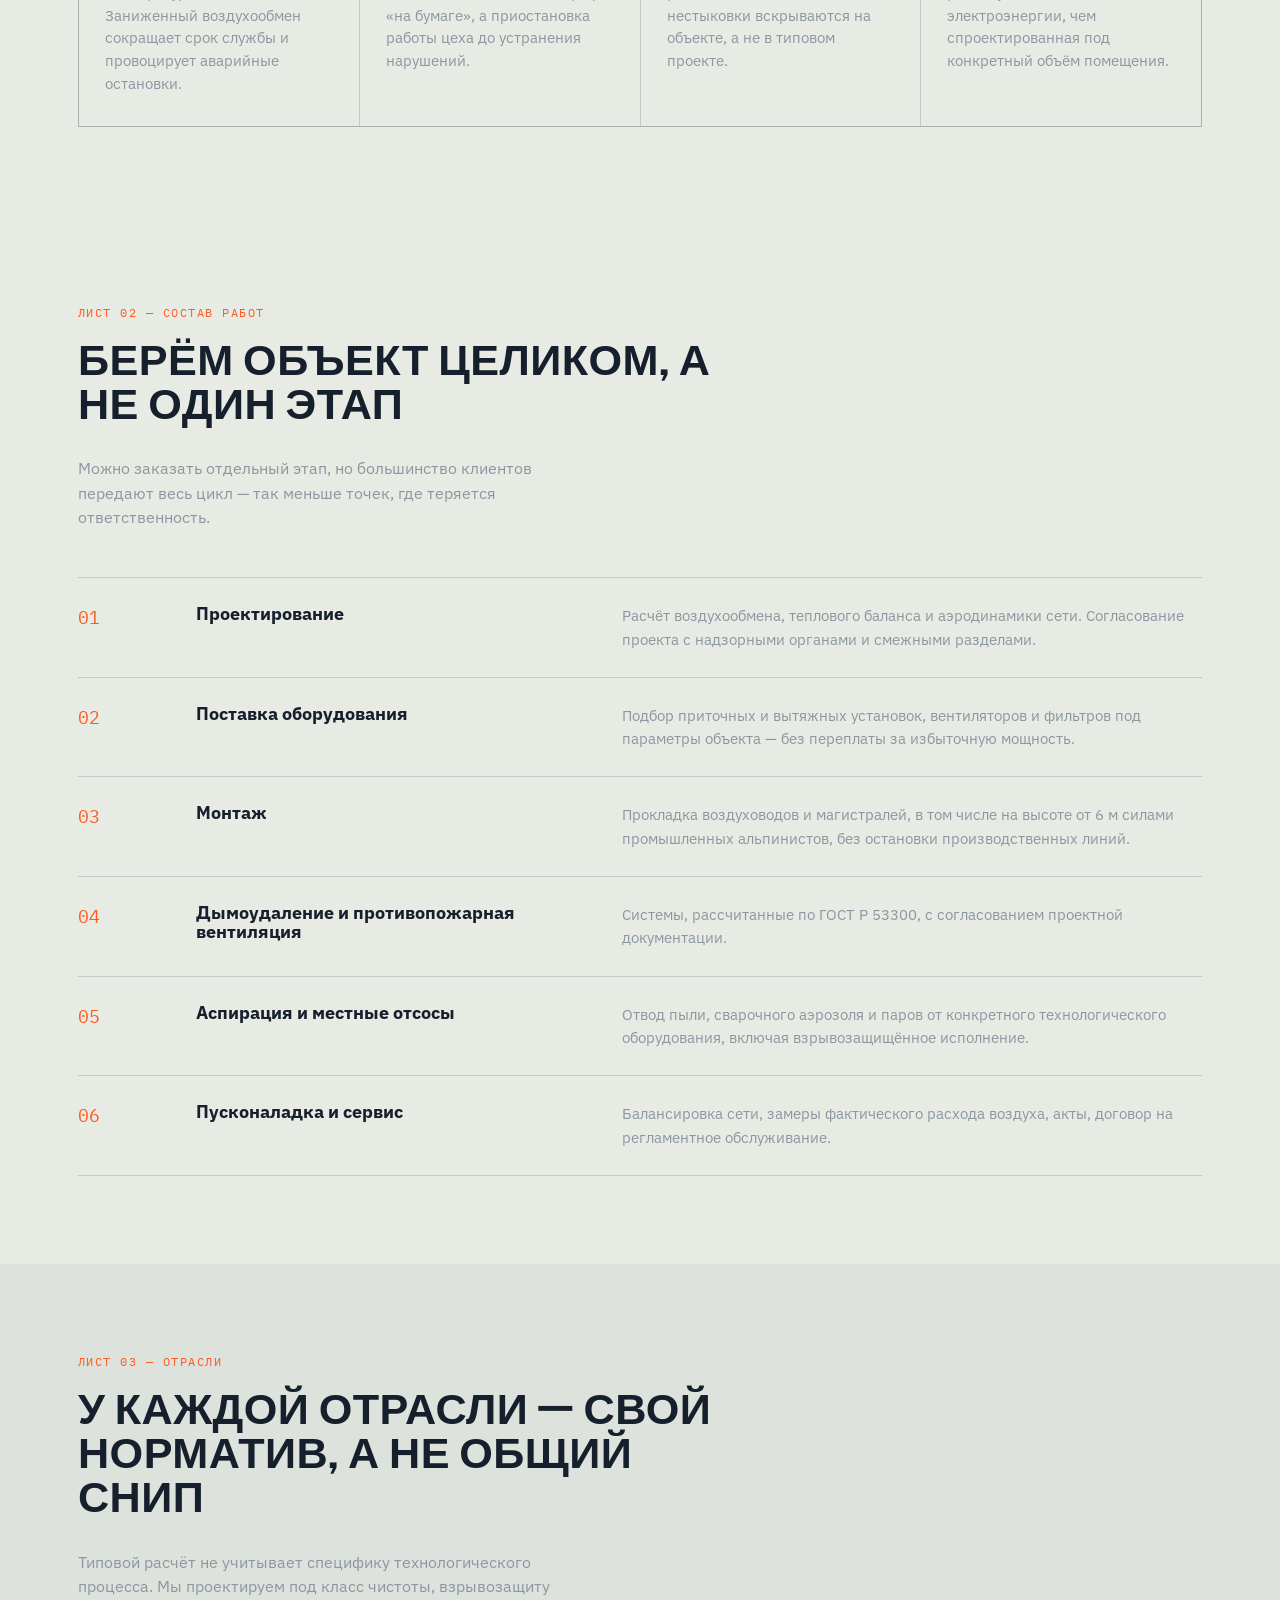
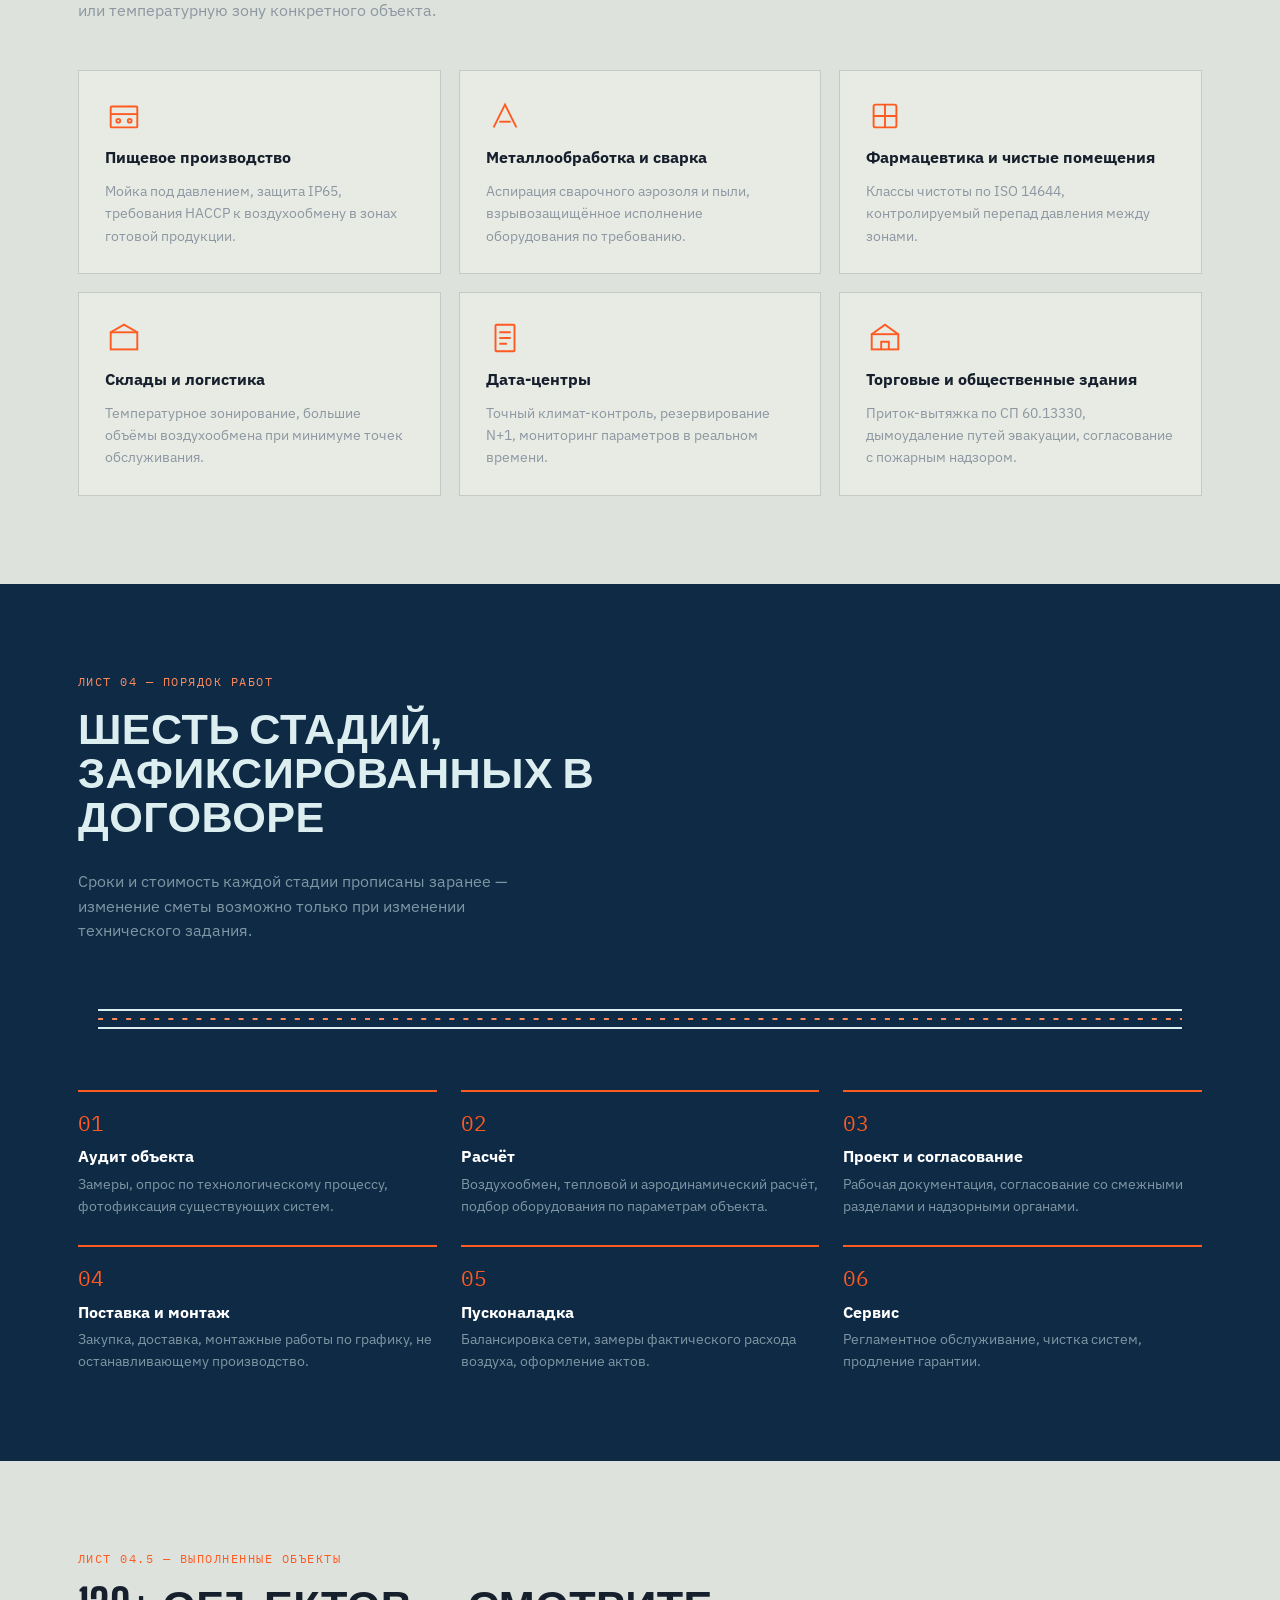
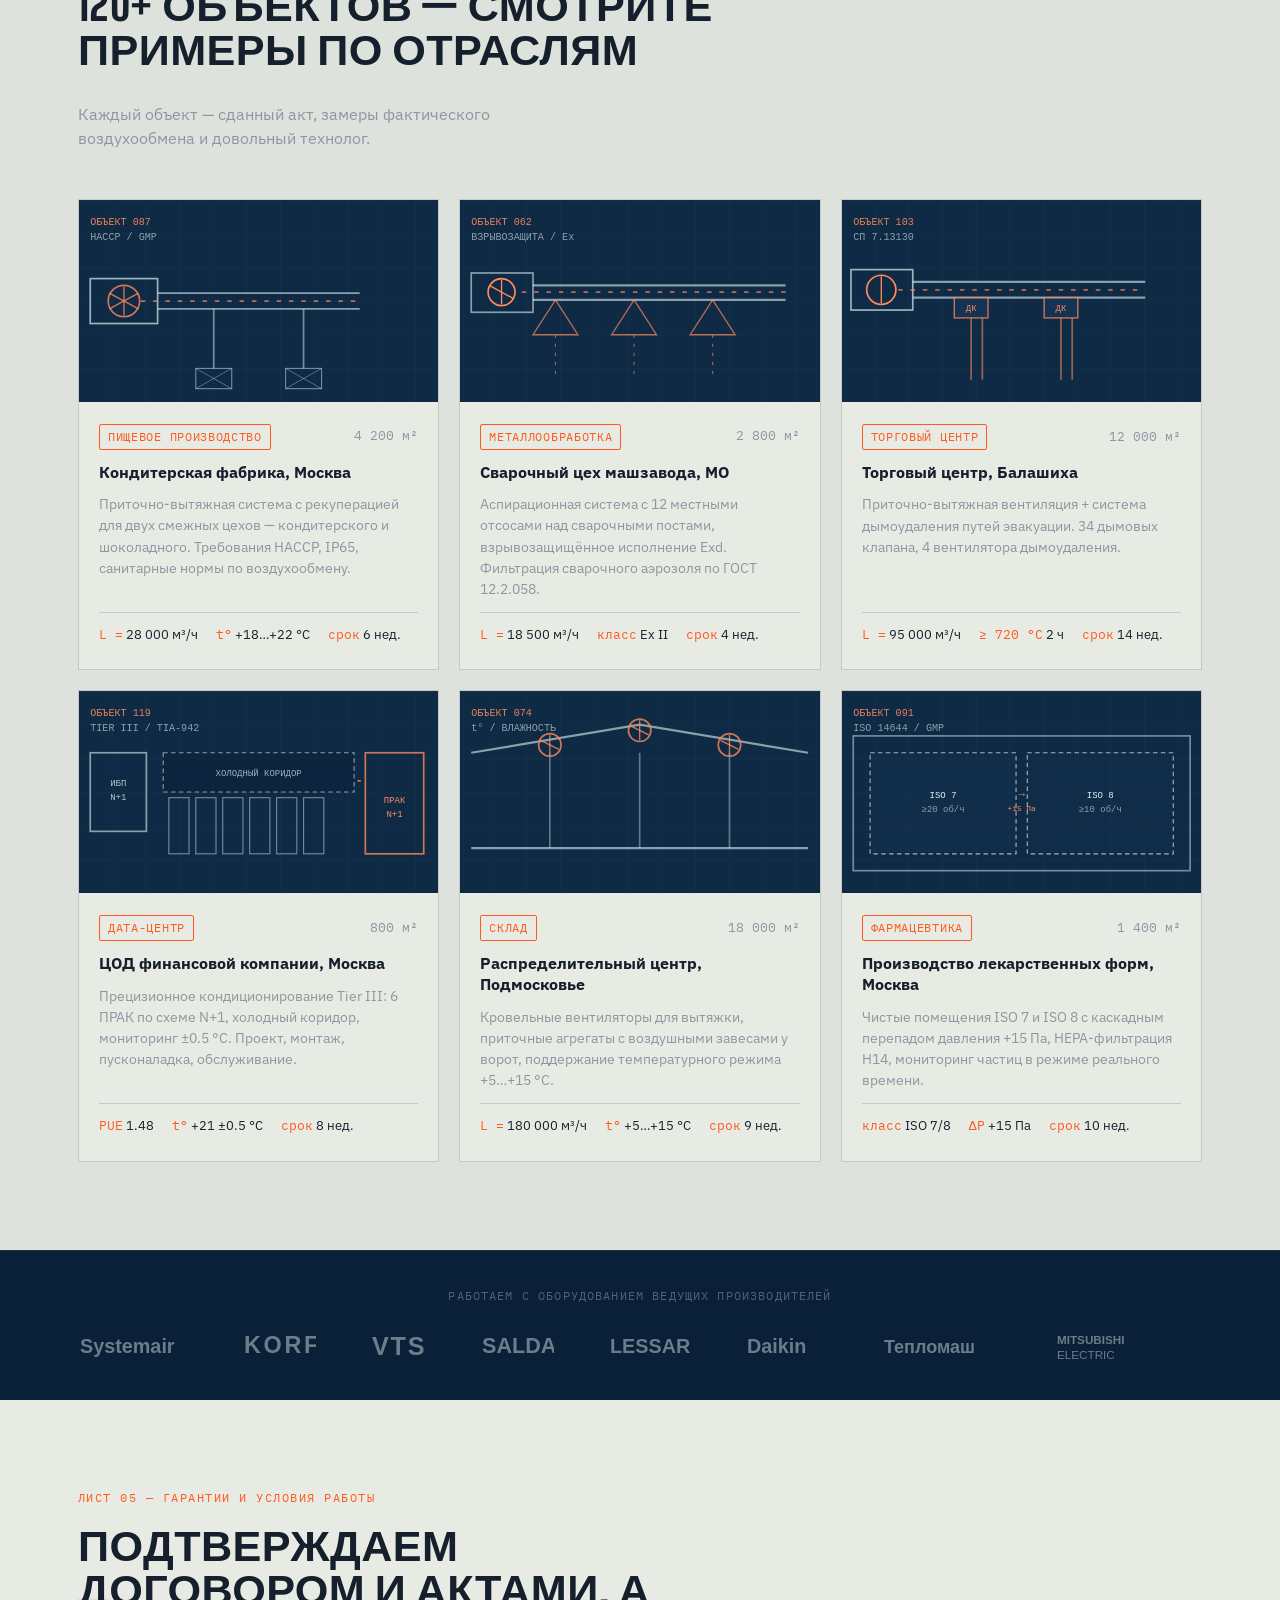
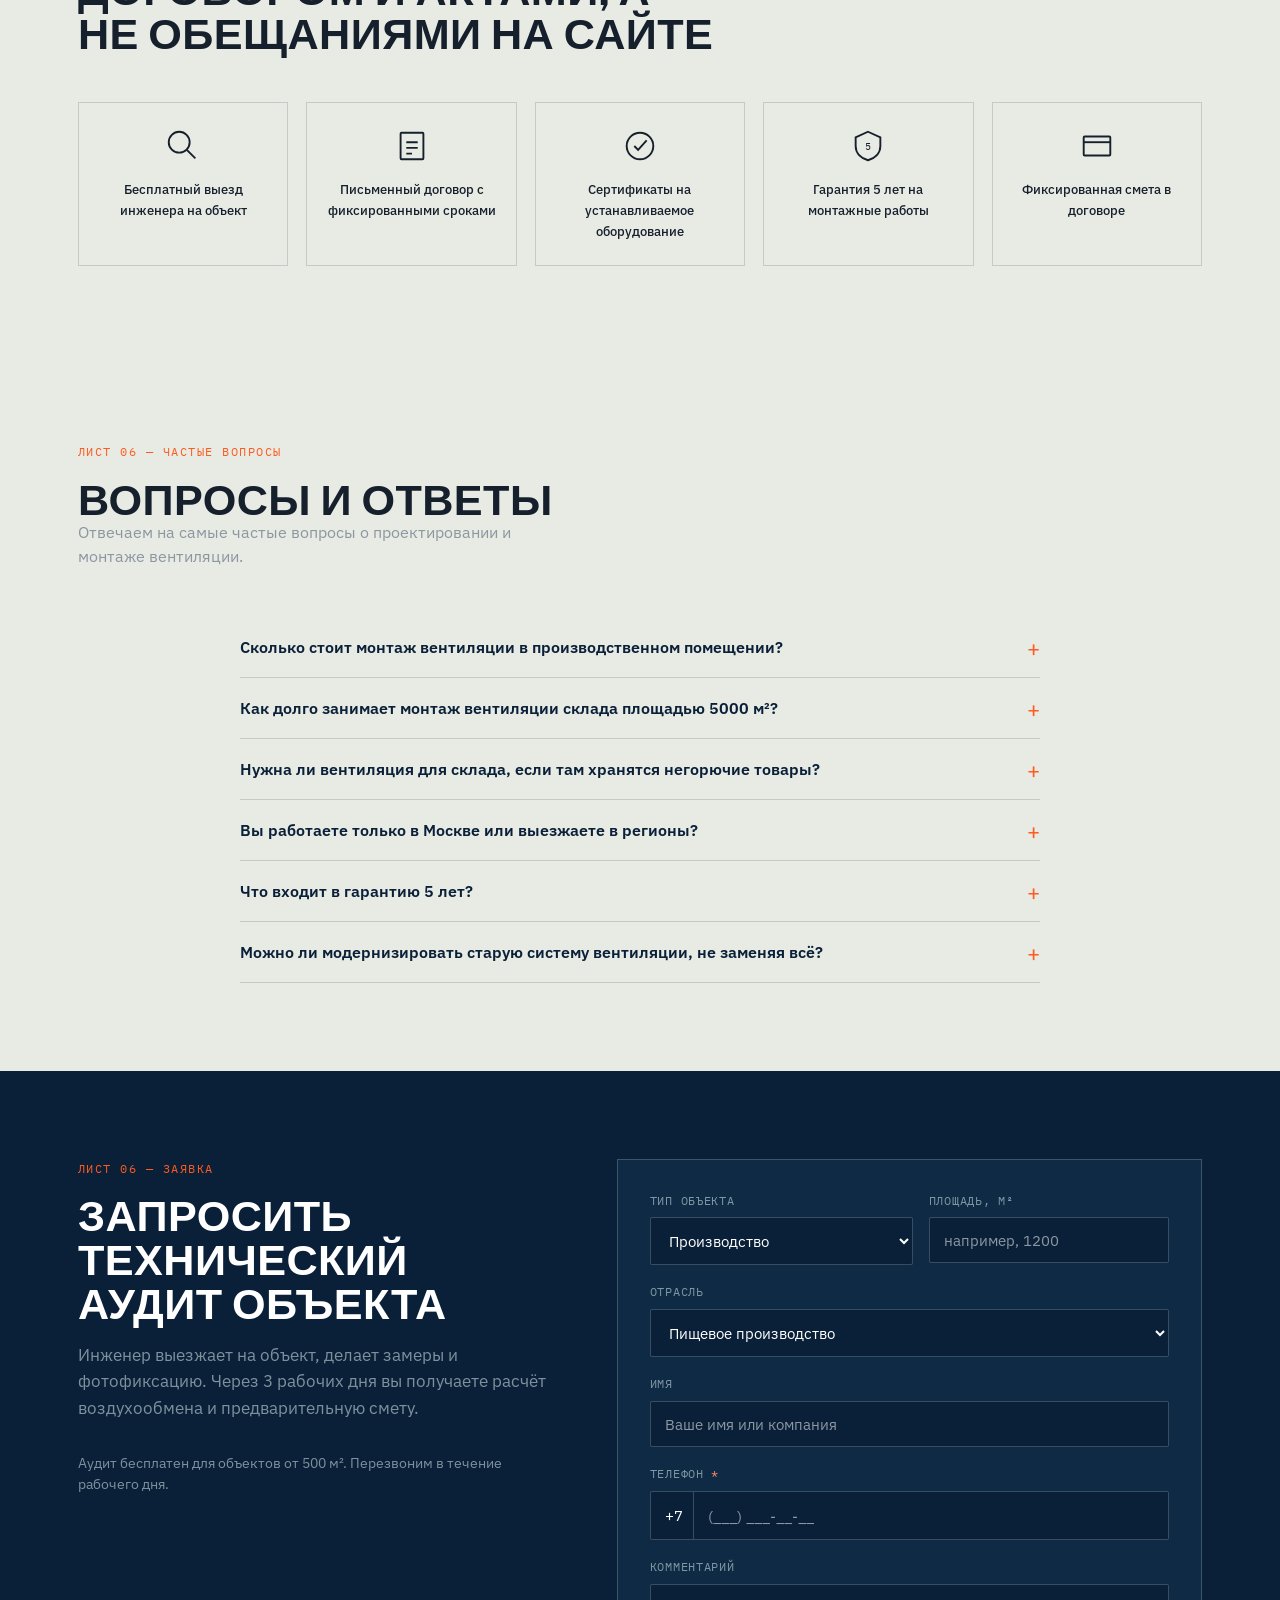
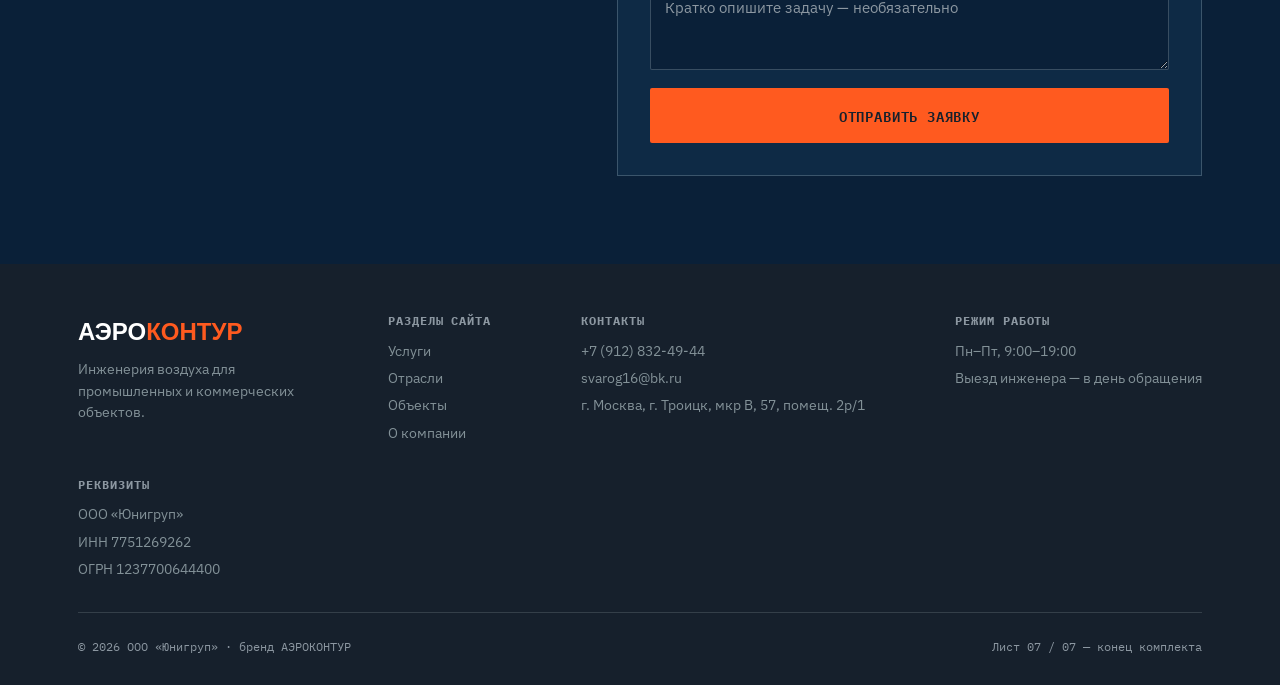
==== commit ce73f6eb: "SEO: новые страницы, FAQ, калькулятор, исправлен canonical" ====
--- a/index.html
+++ b/index.html
@@ -7,16 +7,15 @@
   <meta name="keywords" content="монтаж вентиляции, промышленная вентиляция, коммерческая вентиляция, проектирование вентиляции, дымоудаление, аспирация, вентиляция под ключ, Москва">
   <meta name="robots" content="index, follow">
   <meta name="author" content="АЭРОКОНТУР">
-    <meta name="google-site-verification" content="2WAFQeLefTyYnT-QVUbTJdqhRp_VWgnSNrmlalCVJrw" />
   <title>АЭРОКОНТУР — промышленная и коммерческая вентиляция под ключ в Москве</title>
-  <link rel="canonical" href="https://ekimov450170.github.io/aerokontur/">
+  <link rel="canonical" href="https://unigroup-aero.ru/">
 
   <!-- Open Graph -->
   <meta property="og:type"        content="website">
-  <meta property="og:url"         content="https://ekimov450170.github.io/aerokontur/">
+  <meta property="og:url"         content="https://unigroup-aero.ru/">
   <meta property="og:title"       content="АЭРОКОНТУР — промышленная и коммерческая вентиляция под ключ">
   <meta property="og:description" content="Проектируем и монтируем системы вентиляции для производств, складов, торговых центров и дата-центров. 15 лет опыта. Гарантия 5 лет.">
-  <meta property="og:image"       content="https://ekimov450170.github.io/aerokontur/assets/images/og.png">
+  <meta property="og:image"       content="https://unigroup-aero.ru/assets/images/og.png">
   <meta property="og:image:width"  content="1200">
   <meta property="og:image:height" content="630">
   <meta property="og:locale"      content="ru_RU">
@@ -26,7 +25,7 @@
   <meta name="twitter:card"        content="summary_large_image">
   <meta name="twitter:title"       content="АЭРОКОНТУР — вентиляция под ключ">
   <meta name="twitter:description" content="Монтаж промышленной и коммерческой вентиляции. 15 лет, 120+ объектов, гарантия 5 лет.">
-  <meta name="twitter:image"       content="https://ekimov450170.github.io/aerokontur/assets/images/og.png">
+  <meta name="twitter:image"       content="https://unigroup-aero.ru/assets/images/og.png">
 
   <!-- Schema.org LocalBusiness -->
   <script type="application/ld+json">
@@ -37,7 +36,7 @@
     "legalName": "ООО «Юнигруп»",
     "taxID": "7751269262",
     "description": "Монтаж промышленной и коммерческой вентиляции под ключ в Москве. Проектирование, монтаж, пусконаладка, сервис.",
-    "url": "https://ekimov450170.github.io/aerokontur/",
+    "url": "https://unigroup-aero.ru/",
     "telephone": "+79128324944",
     "email": "svarog16@bk.ru",
     "address": {
@@ -53,14 +52,70 @@
       "closes": "19:00"
     },
     "areaServed": "RU",
-    "image": "https://ekimov450170.github.io/aerokontur/assets/images/og.png",
-    "sameAs": ["https://github.com/ekimov450170/aerokontur"]
+    "image": "https://unigroup-aero.ru/assets/images/og.png",
+    "sameAs": ["https://unigroup-aero.ru/"]
   }
   </script>
 
   <link rel="preconnect" href="https://fonts.googleapis.com">
   <link href="https://fonts.googleapis.com/css2?family=Big+Shoulders+Display:wght@700;800;900&family=IBM+Plex+Mono:wght@400;500;600&family=IBM+Plex+Sans:wght@400;500;600;700&display=swap" rel="stylesheet">
   <link rel="stylesheet" href="css/style.css">
+  <style>
+    /* === BRANDS === */
+    .brands-section { background: var(--navy-deep); padding: 36px 0; border-top: 1px solid rgba(220,238,240,.08); }
+    .brands-label { color: var(--cyan-dim); font-size: .72rem; text-transform: uppercase; letter-spacing: .1em; margin-bottom: 24px; text-align: center; opacity: .6; }
+    .brands-track { display: flex; align-items: center; justify-content: center; flex-wrap: wrap; gap: 40px 56px; }
+    .brand-logo { opacity: .45; transition: opacity .2s; color: var(--cyan); height: 36px; display: flex; align-items: center; }
+    .brand-logo:hover { opacity: .85; }
+    .brand-logo svg { height: 36px; width: auto; }
+
+    /* === FLOATING MESSENGER BUTTONS === */
+    .messenger-fab { position: fixed; right: 20px; bottom: 24px; display: flex; flex-direction: column; gap: 10px; z-index: 999; }
+    .fab-btn { width: 52px; height: 52px; border-radius: 50%; display: flex; align-items: center; justify-content: center; box-shadow: 0 4px 16px rgba(0,0,0,.25); transition: transform .2s, box-shadow .2s; text-decoration: none; }
+    .fab-btn:hover { transform: scale(1.1); box-shadow: 0 6px 24px rgba(0,0,0,.35); }
+    .fab-btn--wa { background: #25D366; }
+    .fab-btn--tg { background: #2CA5E0; }
+    .fab-btn svg { width: 26px; height: 26px; fill: #fff; }
+
+    /* === FAQ === */
+    .faq-list { max-width: 800px; margin: 48px auto 0; }
+    .faq-item { border-bottom: 1px solid var(--line); }
+    .faq-q { width: 100%; background: none; border: none; text-align: left; padding: 20px 40px 20px 0; font-family: var(--font-body); font-size: 1rem; font-weight: 600; color: var(--navy-deep); cursor: pointer; position: relative; }
+    .faq-q::after { content: '+'; position: absolute; right: 0; top: 50%; transform: translateY(-50%); font-size: 1.4rem; color: var(--orange); font-weight: 400; transition: transform .2s; }
+    .faq-q[aria-expanded="true"]::after { content: '−'; }
+    .faq-a { max-height: 0; overflow: hidden; transition: max-height .3s ease; }
+    .faq-a.open { max-height: 300px; }
+    .faq-a p { padding: 0 0 20px; color: var(--steel); line-height: 1.65; }
+  </style>
+
+  <script type="application/ld+json">
+  {
+    "@context": "https://schema.org",
+    "@type": "FAQPage",
+    "mainEntity": [
+      {
+        "@type": "Question",
+        "name": "Сколько стоит монтаж вентиляции в производственном помещении?",
+        "acceptedAnswer": {"@type": "Answer", "text": "Стоимость зависит от площади, высоты потолков и типа производства. Ориентировочно: до 500 м² — от 350 000 руб., 500–2000 м² — от 800 000 руб., 2000–5000 м² — от 2 000 000 руб. В сумму входит проектирование, оборудование, монтаж, пусконаладка и гарантия 5 лет."}
+      },
+      {
+        "@type": "Question",
+        "name": "Как долго занимает монтаж вентиляции склада площадью 5000 м²?",
+        "acceptedAnswer": {"@type": "Answer", "text": "Для склада 5000 м² монтаж занимает 6–8 недель: 1–2 недели проектирования, 4–5 недель монтажа, 1 неделя пусконаладки. Сроки фиксируются в договоре."}
+      },
+      {
+        "@type": "Question",
+        "name": "Нужна ли вентиляция для склада с негорючими товарами?",
+        "acceptedAnswer": {"@type": "Answer", "text": "Да. Нормы СП 60.13330 требуют вентиляцию в любых складских помещениях — для условий труда персонала и удаления выхлопных газов от погрузчиков."}
+      },
+      {
+        "@type": "Question",
+        "name": "Что входит в гарантию 5 лет?",
+        "acceptedAnswer": {"@type": "Answer", "text": "Гарантия покрывает монтажные работы и оборудование: бесплатный выезд, диагностику и устранение неисправностей по нашей вине. Предлагаем договор ТО — 2 плановых ТО в год."}
+      }
+    ]
+  }
+  </script>
 </head>
 <body>
 
@@ -73,7 +128,8 @@
         <a href="#industries">Отрасли</a>
         <a href="#process">Процесс</a>
         <a href="#projects">Объекты</a>
-        <a href="#trust">Гарантии</a>
+        <a href="portfolio.html">Портфолио</a>
+        <a href="blog.html">Статьи</a>
         <a href="about.html">О компании</a>
         <a href="#contact">Контакты</a>
       </nav>
@@ -579,6 +635,64 @@
       </div>
     </section>
 
+    <!-- ===== PARTNERS / BRANDS ===== -->
+    <section class="section brands-section">
+      <div class="wrap">
+        <p class="brands-label mono">Работаем с оборудованием ведущих производителей</p>
+        <div class="brands-track">
+          <!-- Systemair -->
+          <div class="brand-logo" title="Systemair">
+            <svg viewBox="0 0 120 40" fill="none" xmlns="http://www.w3.org/2000/svg" aria-label="Systemair">
+              <text x="0" y="28" font-family="Arial, sans-serif" font-size="22" font-weight="700" fill="currentColor">Systemair</text>
+            </svg>
+          </div>
+          <!-- KORF -->
+          <div class="brand-logo" title="KORF">
+            <svg viewBox="0 0 80 40" fill="none" xmlns="http://www.w3.org/2000/svg" aria-label="KORF">
+              <text x="0" y="28" font-family="Arial, sans-serif" font-size="26" font-weight="900" fill="currentColor" letter-spacing="3">KORF</text>
+            </svg>
+          </div>
+          <!-- VTS -->
+          <div class="brand-logo" title="VTS Group">
+            <svg viewBox="0 0 60 40" fill="none" xmlns="http://www.w3.org/2000/svg" aria-label="VTS">
+              <text x="0" y="30" font-family="Arial, sans-serif" font-size="28" font-weight="900" fill="currentColor" letter-spacing="2">VTS</text>
+            </svg>
+          </div>
+          <!-- Salda -->
+          <div class="brand-logo" title="Salda">
+            <svg viewBox="0 0 80 40" fill="none" xmlns="http://www.w3.org/2000/svg" aria-label="Salda">
+              <text x="0" y="28" font-family="Arial, sans-serif" font-size="24" font-weight="700" fill="currentColor">SALDA</text>
+            </svg>
+          </div>
+          <!-- Lessar -->
+          <div class="brand-logo" title="Lessar">
+            <svg viewBox="0 0 90 40" fill="none" xmlns="http://www.w3.org/2000/svg" aria-label="Lessar">
+              <text x="0" y="28" font-family="Arial, sans-serif" font-size="22" font-weight="700" fill="currentColor">LESSAR</text>
+            </svg>
+          </div>
+          <!-- Daikin -->
+          <div class="brand-logo" title="Daikin">
+            <svg viewBox="0 0 90 40" fill="none" xmlns="http://www.w3.org/2000/svg" aria-label="Daikin">
+              <text x="0" y="28" font-family="Arial, sans-serif" font-size="22" font-weight="700" fill="currentColor">Daikin</text>
+            </svg>
+          </div>
+          <!-- Тепломаш -->
+          <div class="brand-logo" title="Тепломаш">
+            <svg viewBox="0 0 130 40" fill="none" xmlns="http://www.w3.org/2000/svg" aria-label="Тепломаш">
+              <text x="0" y="28" font-family="Arial, sans-serif" font-size="20" font-weight="700" fill="currentColor">Тепломаш</text>
+            </svg>
+          </div>
+          <!-- Mitsubishi Electric -->
+          <div class="brand-logo" title="Mitsubishi Electric">
+            <svg viewBox="0 0 160 40" fill="none" xmlns="http://www.w3.org/2000/svg" aria-label="Mitsubishi Electric">
+              <text x="0" y="18" font-family="Arial, sans-serif" font-size="13" font-weight="700" fill="currentColor">MITSUBISHI</text>
+              <text x="0" y="34" font-family="Arial, sans-serif" font-size="13" font-weight="400" fill="currentColor">ELECTRIC</text>
+            </svg>
+          </div>
+        </div>
+      </div>
+    </section>
+
     <!-- ===== TRUST ===== -->
     <section class="section section--paper" id="trust">
       <div class="wrap">
@@ -609,6 +723,62 @@
             <svg viewBox="0 0 40 40" fill="none" stroke="#16202C" stroke-width="2" aria-hidden="true"><rect x="6" y="10" width="28" height="20" rx="1"/><path d="M6 16H34"/></svg>
             <p>Фиксированная смета в договоре</p>
           </div>
+        </div>
+      </div>
+    </section>
+
+    <!-- ===== FAQ ===== -->
+    <section class="section section--paper" id="faq">
+      <div class="wrap">
+        <div class="section-header">
+          <span class="eyebrow">Лист 06 — частые вопросы</span>
+          <h2 class="section-title">Вопросы и ответы</h2>
+          <p class="section-sub">Отвечаем на самые частые вопросы о проектировании и монтаже вентиляции.</p>
+        </div>
+        <div class="faq-list" id="faqList">
+
+          <div class="faq-item">
+            <button class="faq-q" aria-expanded="false">Сколько стоит монтаж вентиляции в производственном помещении?</button>
+            <div class="faq-a">
+              <p>Стоимость зависит от площади, высоты потолков, типа производства и требуемого воздухообмена. Ориентировочно: до 500 м² — от 350 000 руб., 500–2000 м² — от 800 000 руб., 2000–5000 м² — от 2 000 000 руб. В сумму входит проектирование, поставка оборудования, монтаж, пусконаладка и гарантия 5 лет. Точную смету подготовим после выезда инженера на объект — это бесплатно.</p>
+            </div>
+          </div>
+
+          <div class="faq-item">
+            <button class="faq-q" aria-expanded="false">Как долго занимает монтаж вентиляции склада площадью 5000 м²?</button>
+            <div class="faq-a">
+              <p>Для склада 5000 м² монтаж занимает 6–8 недель: 1–2 недели рабочего проектирования, 4–5 недель монтажа, 1 неделя пусконаладки и испытаний. Параллельно мы ведём согласование с ГПН по дымоудалению, чтобы не задерживать сдачу объекта. Точные сроки фиксируются в договоре.</p>
+            </div>
+          </div>
+
+          <div class="faq-item">
+            <button class="faq-q" aria-expanded="false">Нужна ли вентиляция для склада, если там хранятся негорючие товары?</button>
+            <div class="faq-a">
+              <p>Да. Нормы СП 60.13330 и СП 7.13130 требуют вентиляцию в любых складских помещениях — как минимум для поддержания условий труда персонала и удаления выхлопных газов от погрузчиков. Для складов с горючими материалами дополнительно требуется система дымоудаления. За нарушение требований — предписание ГПН и возможное закрытие объекта.</p>
+            </div>
+          </div>
+
+          <div class="faq-item">
+            <button class="faq-q" aria-expanded="false">Вы работаете только в Москве или выезжаете в регионы?</button>
+            <div class="faq-a">
+              <p>Основная зона работы — Москва и Московская область. Для крупных объектов (от 3000 м²) рассматриваем проекты в регионах — стоимость выезда инженера и командировочные расходы включаем в смету. Свяжитесь с нами, обсудим вашу ситуацию.</p>
+            </div>
+          </div>
+
+          <div class="faq-item">
+            <button class="faq-q" aria-expanded="false">Что входит в гарантию 5 лет?</button>
+            <div class="faq-a">
+              <p>Гарантия покрывает монтажные работы и установленное оборудование: бесплатный выезд инженера, диагностику и устранение неисправностей, возникших по нашей вине. Не покрывает: механические повреждения по вине пользователя, нарушение правил эксплуатации, форс-мажор. Дополнительно предлагаем договор технического обслуживания — плановые ТО 2 раза в год.</p>
+            </div>
+          </div>
+
+          <div class="faq-item">
+            <button class="faq-q" aria-expanded="false">Можно ли модернизировать старую систему вентиляции, не заменяя всё?</button>
+            <div class="faq-a">
+              <p>Да, это распространённая практика. Мы проводим технический аудит существующей системы, определяем узкие места (недостаточная мощность, износ оборудования, неэффективная разводка) и предлагаем поэтапную модернизацию. Часто достаточно заменить установку и добавить автоматику — без полного демонтажа воздуховодов.</p>
+            </div>
+          </div>
+
         </div>
       </div>
     </section>
@@ -661,10 +831,10 @@
               </div>
               <div class="field">
                 <label for="phone">Телефон <span class="req">*</span></label>
-                                <div class="phone-wrap">
-                                                    <span class="phone-prefix">+7</span>
-                                                    <input id="phone" name="phone" type="tel" inputmode="numeric" maxlength="10" placeholder="(___) ___-__-__" required>
-                                </div>
+                <div class="phone-wrap">
+                  <span class="phone-prefix">+7</span>
+                  <input id="phone" name="phone" type="tel" inputmode="numeric" maxlength="10" placeholder="(___) ___-__-__" required>
+                </div>
                 <span class="field-error" id="phoneError">Введите номер телефона</span>
               </div>
               <div class="field">
@@ -726,6 +896,32 @@
     <a class="btn btn--primary" href="#contact">Заявка на аудит</a>
   </div>
 
+  <!-- WhatsApp + Telegram FAB -->
+  <div class="messenger-fab" aria-label="Связаться через мессенджер">
+    <a class="fab-btn fab-btn--wa" href="https://wa.me/79128324944" target="_blank" rel="noopener" title="WhatsApp">
+      <svg viewBox="0 0 24 24" xmlns="http://www.w3.org/2000/svg"><path d="M17.472 14.382c-.297-.149-1.758-.867-2.03-.967-.273-.099-.471-.148-.67.15-.197.297-.767.966-.94 1.164-.173.199-.347.223-.644.075-.297-.15-1.255-.463-2.39-1.475-.883-.788-1.48-1.761-1.653-2.059-.173-.297-.018-.458.13-.606.134-.133.298-.347.446-.52.149-.174.198-.298.298-.497.099-.198.05-.371-.025-.52-.075-.149-.669-1.612-.916-2.207-.242-.579-.487-.5-.669-.51-.173-.008-.371-.01-.57-.01-.198 0-.52.074-.792.372-.272.297-1.04 1.016-1.04 2.479 0 1.462 1.065 2.875 1.213 3.074.149.198 2.096 3.2 5.077 4.487.709.306 1.262.489 1.694.625.712.227 1.36.195 1.871.118.571-.085 1.758-.719 2.006-1.413.248-.694.248-1.289.173-1.413-.074-.124-.272-.198-.57-.347m-5.421 7.403h-.004a9.87 9.87 0 01-5.031-1.378l-.361-.214-3.741.982.998-3.648-.235-.374a9.86 9.86 0 01-1.51-5.26c.001-5.45 4.436-9.884 9.888-9.884 2.64 0 5.122 1.03 6.988 2.898a9.825 9.825 0 012.893 6.994c-.003 5.45-4.437 9.884-9.885 9.884m8.413-18.297A11.815 11.815 0 0012.05 0C5.495 0 .16 5.335.157 11.892c0 2.096.547 4.142 1.588 5.945L.057 24l6.305-1.654a11.882 11.882 0 005.683 1.448h.005c6.554 0 11.89-5.335 11.893-11.893a11.821 11.821 0 00-3.48-8.413z"/></svg>
+    </a>
+    <a class="fab-btn fab-btn--tg" href="https://t.me/aerokontur_msk" target="_blank" rel="noopener" title="Telegram">
+      <svg viewBox="0 0 24 24" xmlns="http://www.w3.org/2000/svg"><path d="M11.944 0A12 12 0 0 0 0 12a12 12 0 0 0 12 12 12 12 0 0 0 12-12A12 12 0 0 0 12 0a12 12 0 0 0-.056 0zm4.962 7.224c.1-.002.321.023.465.14a.506.506 0 0 1 .171.325c.016.093.036.306.02.472-.18 1.898-.962 6.502-1.36 8.627-.168.9-.499 1.201-.82 1.23-.696.065-1.225-.46-1.9-.902-1.056-.693-1.653-1.124-2.678-1.8-1.185-.78-.417-1.21.258-1.91.177-.184 3.247-2.977 3.307-3.23.007-.032.014-.15-.056-.212s-.174-.041-.249-.024c-.106.024-1.793 1.14-5.061 3.345-.48.33-.913.49-1.302.48-.428-.008-1.252-.241-1.865-.44-.752-.245-1.349-.374-1.297-.789.027-.216.325-.437.893-.663 3.498-1.524 5.83-2.529 6.998-3.014 3.332-1.386 4.025-1.627 4.476-1.635z"/></svg>
+    </a>
+  </div>
+
   <script src="js/main.js"></script>
+  <script>
+    // FAQ accordion
+    document.querySelectorAll('.faq-q').forEach(function(btn) {
+      btn.addEventListener('click', function() {
+        var expanded = this.getAttribute('aria-expanded') === 'true';
+        document.querySelectorAll('.faq-q').forEach(function(b) {
+          b.setAttribute('aria-expanded', 'false');
+          b.nextElementSibling.classList.remove('open');
+        });
+        if (!expanded) {
+          this.setAttribute('aria-expanded', 'true');
+          this.nextElementSibling.classList.add('open');
+        }
+      });
+    });
+  </script>
 </body>
 </html>
--- a/css/style.css
+++ b/css/style.css
@@ -380,6 +380,11 @@
 }
 .field input::placeholder, .field textarea::placeholder { color: var(--steel); }
 .field input.is-invalid { border-color: #e05555; }
+.phone-wrap { display: flex; align-items: stretch; }
+.phone-prefix { display: flex; align-items: center; padding: 12px 10px 12px 14px; background: var(--navy-deep); border: 1px solid var(--line-cyan); border-right: none; border-radius: var(--radius) 0 0 var(--radius); color: #fff; font-family: var(--font-body); font-size: .95rem; white-space: nowrap; }
+.phone-wrap input { border-radius: 0 var(--radius) var(--radius) 0; flex: 1; min-width: 0; }
+.phone-wrap input.is-invalid ~ .phone-prefix,
+.phone-wrap input.is-invalid { border-color: #e05555; }
 .field-error { display: none; font-size: .8rem; color: #e07070; font-family: var(--font-mono); }
 .field-error.is-visible { display: block; }
 
@@ -574,10 +579,3 @@
 @media (max-width: 680px) {
   .projects-grid { grid-template-columns: 1fr; }
 }
-
-/* ── Phone field wrapper ──────────────────────────── */
-.phone-wrap { display: flex; align-items: stretch; }
-.phone-prefix { display: flex; align-items: center; padding: 12px 10px 12px 14px; background: var(--navy-deep); border: 1px solid var(--line-cyan); border-right: none; border-radius: var(--radius) 0 0 var(--radius); color: #fff; font-family: var(--font-body); font-size: .95rem; white-space: nowrap; }
-.phone-wrap input { border-radius: 0 var(--radius) var(--radius) 0; flex: 1; min-width: 0; }
-.phone-wrap input.is-invalid ~ .phone-prefix,
-.phone-wrap input.is-invalid { border-color: #e05555; }
